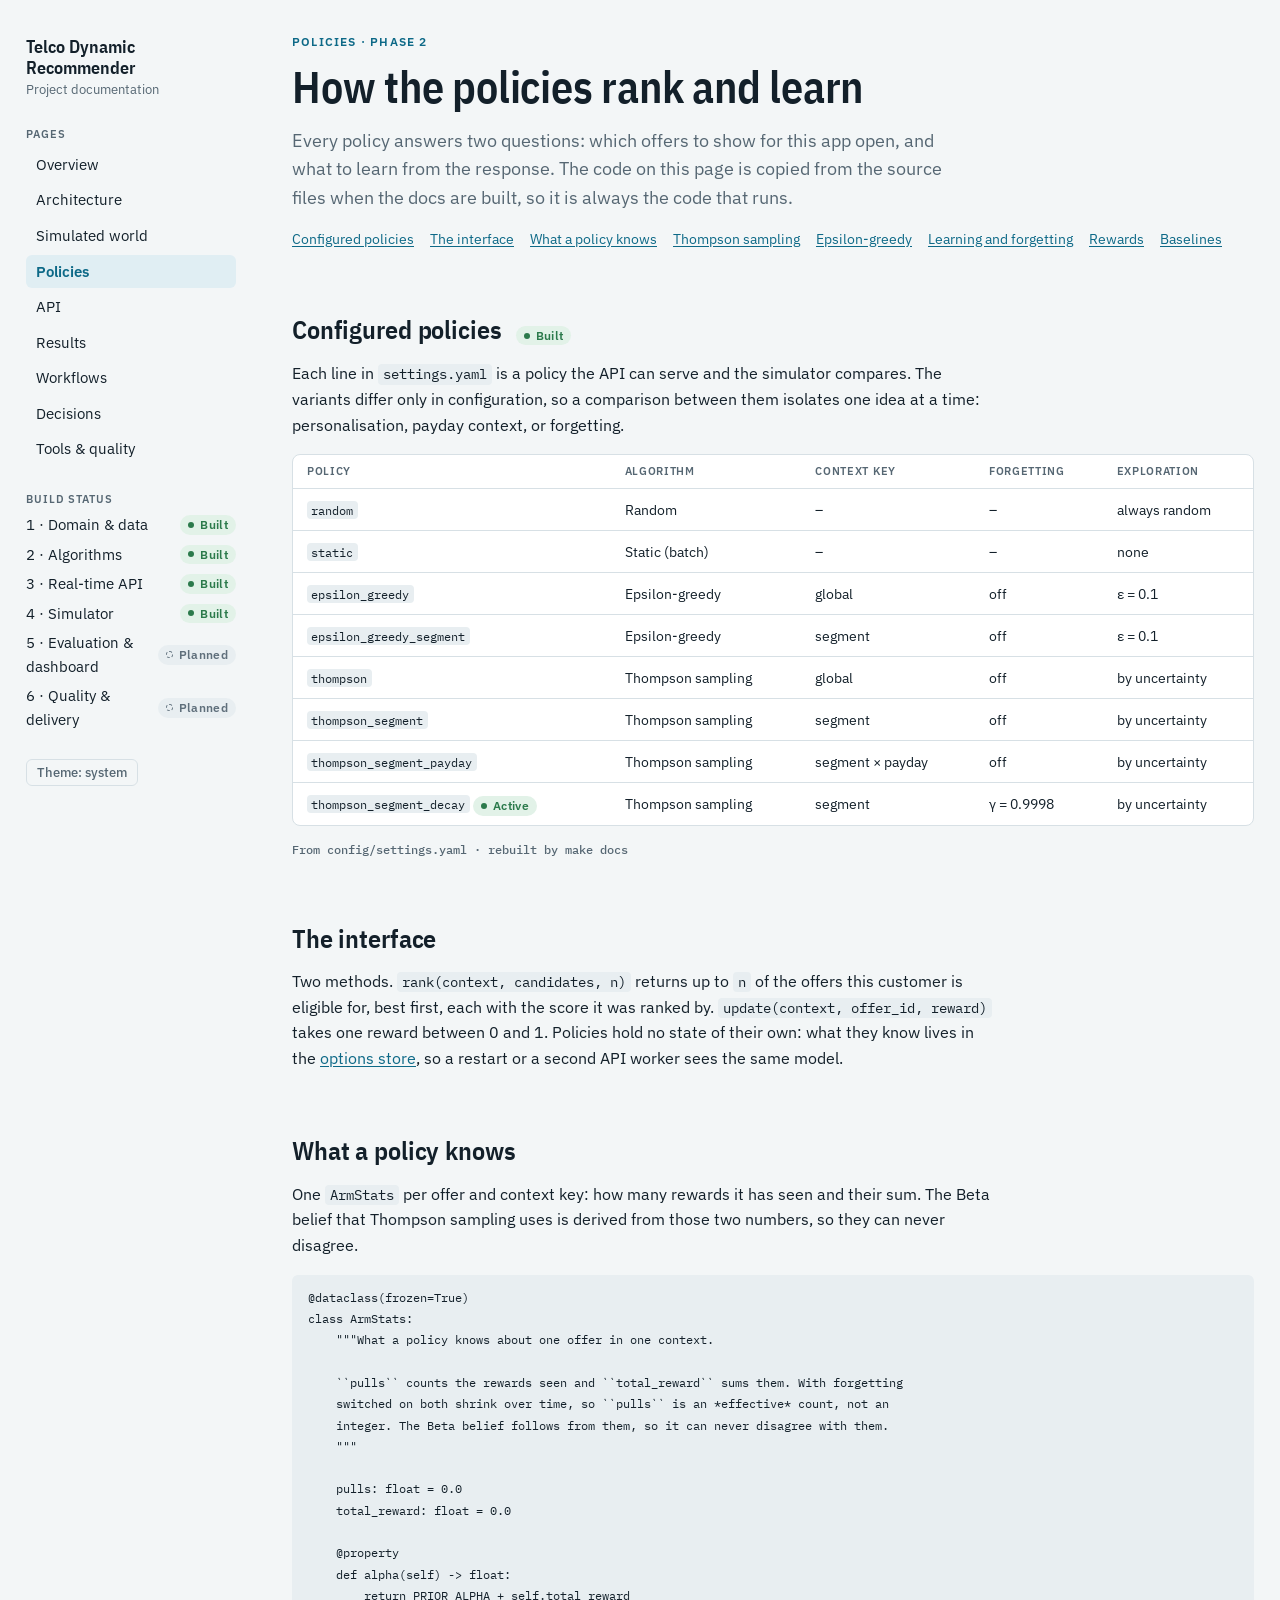
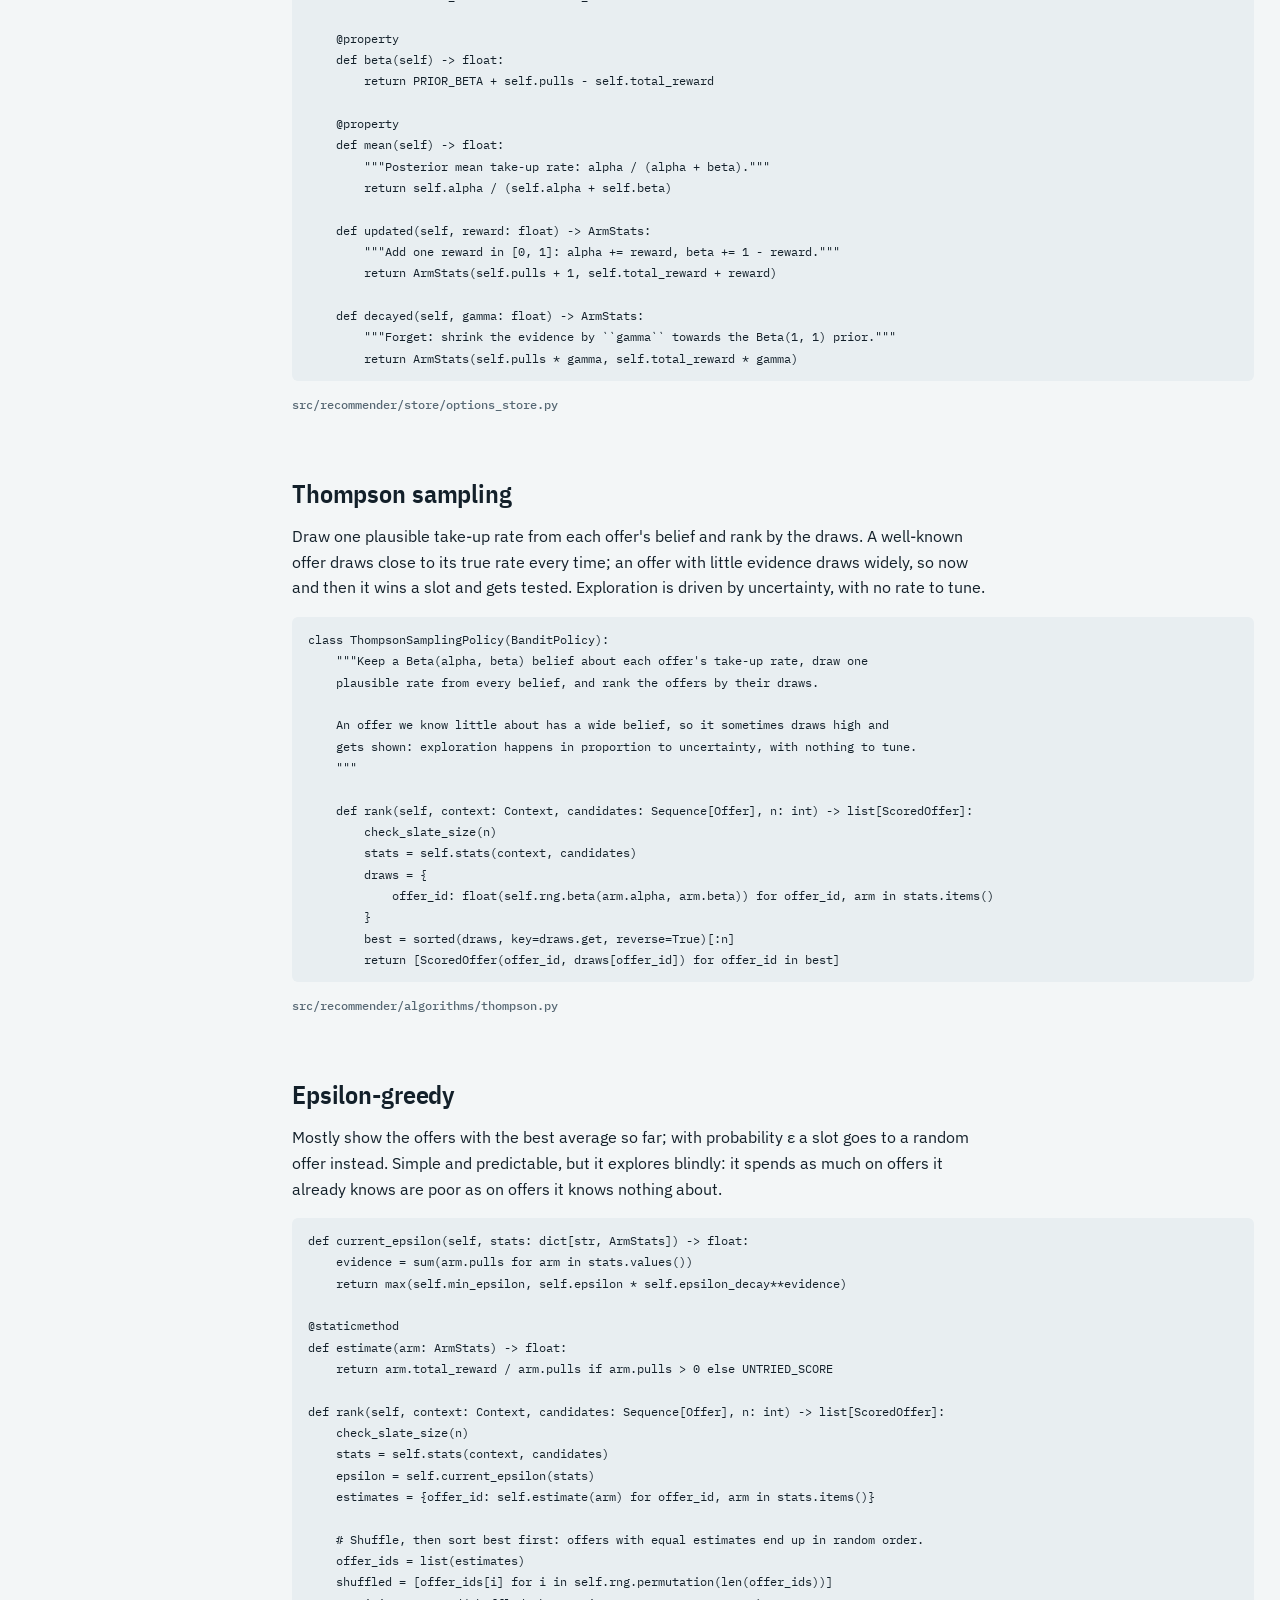
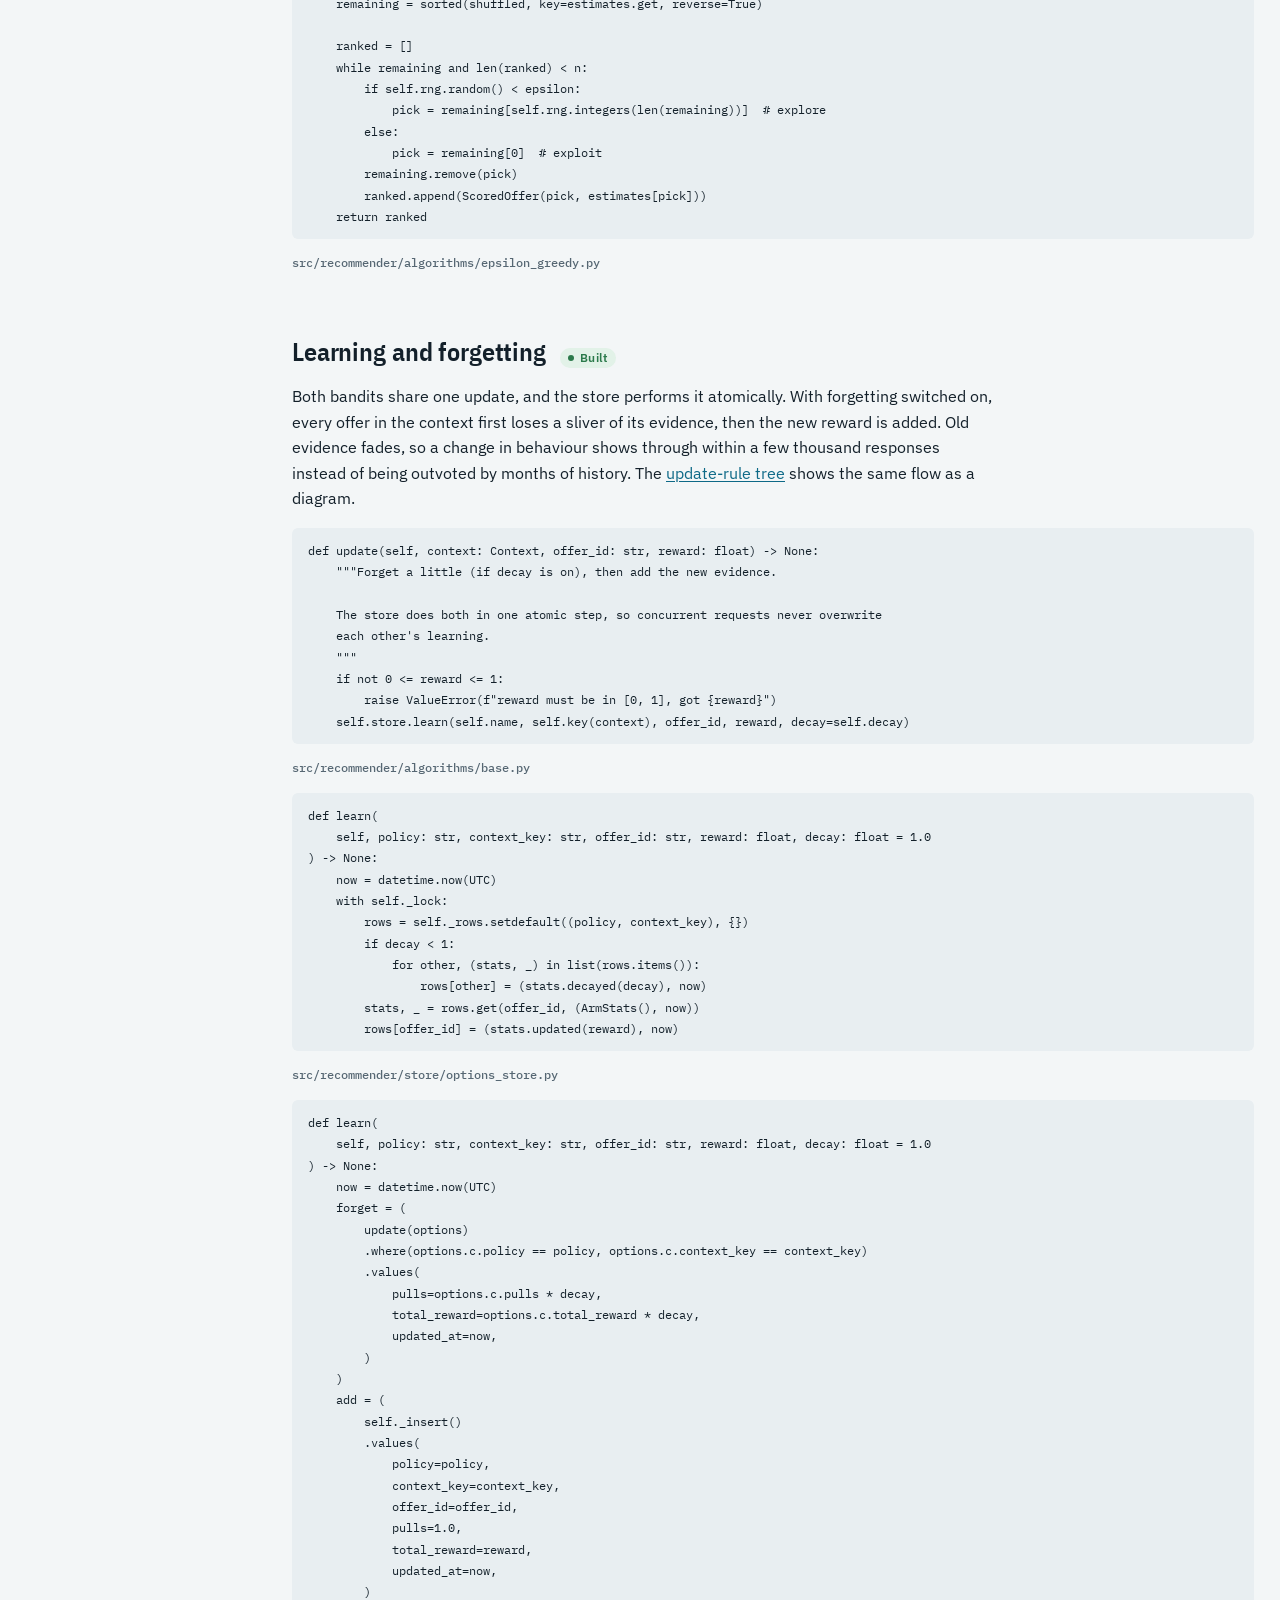
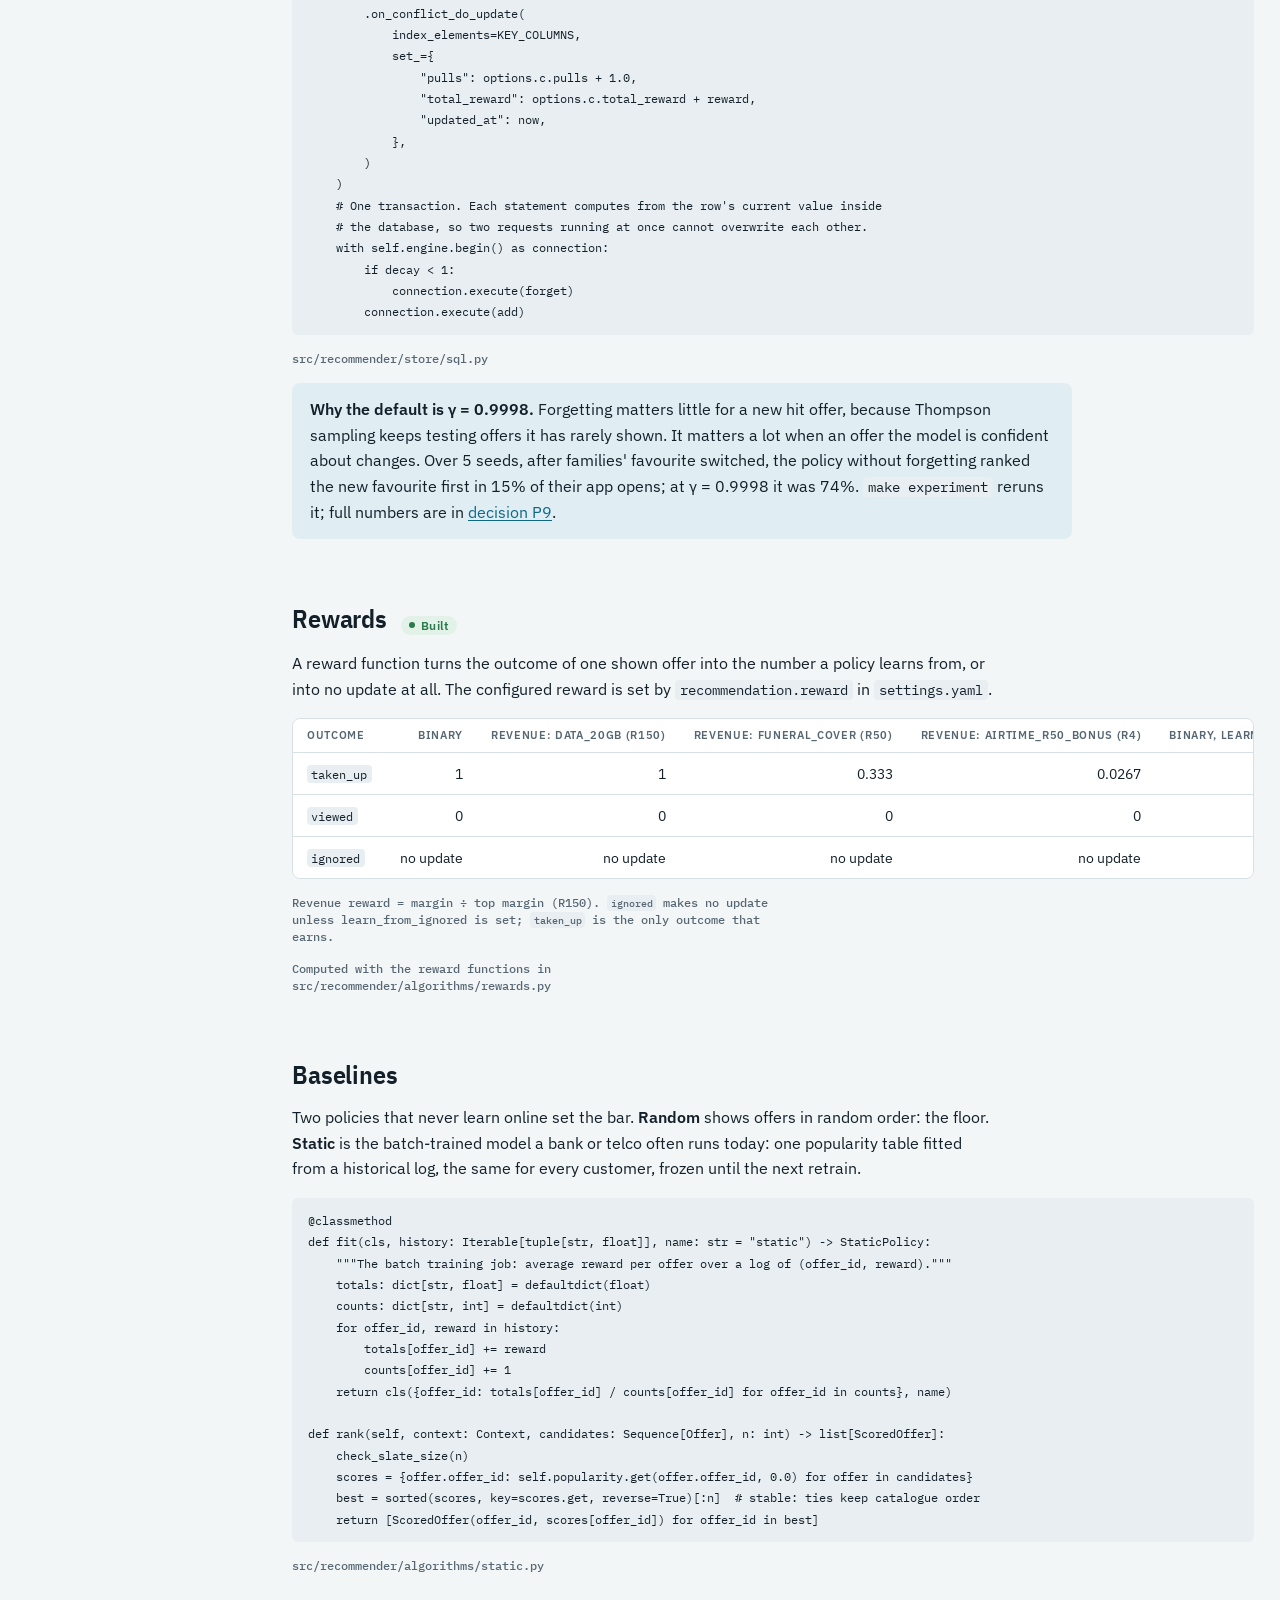
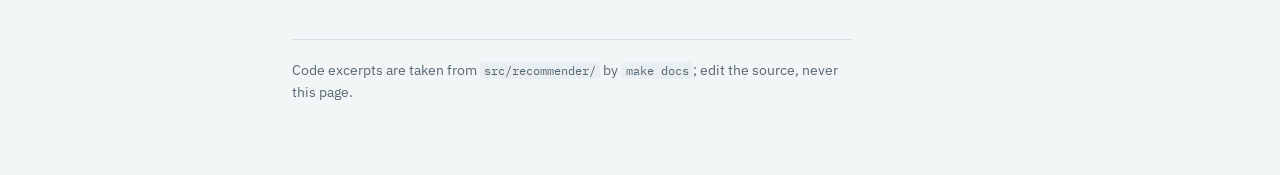
==== docs/algorithms.html @ e1b59d3e "docs: Results page and Phase 4 decisions Results page generated from docs/data/comparison.json: find" ====
<!doctype html>
<html lang="en">
<head>
<meta charset="utf-8">
<meta name="viewport" content="width=device-width, initial-scale=1, viewport-fit=cover">
<title>Recommender Policies</title>
<meta name="claude:viewport-fit-sides" content="cover">
<meta name="description" content="How each bandit policy ranks offers and learns from responses, with the code itself.">
<link rel="preconnect" href="https://fonts.googleapis.com">
<link rel="preconnect" href="https://fonts.gstatic.com" crossorigin>
<link rel="stylesheet" href="https://fonts.googleapis.com/css2?family=IBM+Plex+Mono:wght@400;500&amp;family=IBM+Plex+Sans+Condensed:wght@500;600&amp;family=IBM+Plex+Sans:ital,wght@0,400;0,500;0,600;1,400&amp;display=swap">
<link rel="stylesheet" href="assets/docs.css">
<script src="assets/docs.js"></script>
</head>
<body>
<div class="shell">
<nav class="sidenav" aria-label="Documentation">
<!-- BEGIN generated:sidenav -->
<a class="brand" href="index.html"><b>Telco Dynamic Recommender</b><span>Project documentation</span></a>
<div><p class="nav-label">Pages</p>
<ul class="pages">
<li><a href="index.html">Overview</a></li>
<li><a href="architecture.html">Architecture</a></li>
<li><a href="simulation.html">Simulated world</a></li>
<li><a href="algorithms.html" aria-current=page>Policies</a></li>
<li><a href="api.html">API</a></li>
<li><a href="results.html">Results</a></li>
<li><a href="workflows.html">Workflows</a></li>
<li><a href="decisions.html">Decisions</a></li>
<li><a href="stack.html">Tools &amp; quality</a></li>
</ul></div>
<div class="phase-block"><p class="nav-label">Build status</p>
<ul class="phases">
<li><span>1 · Domain &amp; data</span><span class="chip built">Built</span></li>
<li><span>2 · Algorithms</span><span class="chip built">Built</span></li>
<li><span>3 · Real-time API</span><span class="chip built">Built</span></li>
<li><span>4 · Simulator</span><span class="chip built">Built</span></li>
<li><span>5 · Evaluation &amp; dashboard</span><span class="chip planned">Planned</span></li>
<li><span>6 · Quality &amp; delivery</span><span class="chip planned">Planned</span></li>
</ul></div>
<button class="theme-toggle" type="button">Theme: system</button>
<!-- END generated:sidenav -->
</nav>

<main>
<header class="page-head">
  <p class="eyebrow">Policies · Phase 2</p>
  <h1>How the policies rank and learn</h1>
  <p class="lede">Every policy answers two questions: which offers to show for this app open, and what to learn from the response. The code on this page is copied from the source files when the docs are built, so it is always the code that runs.</p>
  <ul class="toc">
    <li><a href="#configured">Configured policies</a></li>
    <li><a href="#interface">The interface</a></li>
    <li><a href="#state">What a policy knows</a></li>
    <li><a href="#thompson">Thompson sampling</a></li>
    <li><a href="#egreedy">Epsilon-greedy</a></li>
    <li><a href="#learning">Learning and forgetting</a></li>
    <li><a href="#rewards">Rewards</a></li>
    <li><a href="#baselines">Baselines</a></li>
  </ul>
</header>

<section aria-labelledby="configured">
  <div class="section-head"><h2 id="configured">Configured policies</h2><span class="chip built">Built</span></div>
  <p>Each line in <code>settings.yaml</code> is a policy the API can serve and the simulator compares. The variants differ only in configuration, so a comparison between them isolates one idea at a time: personalisation, payday context, or forgetting.</p>
<!-- BEGIN generated:policies -->
<div class="table-wrap"><table>
<thead><tr><th scope="col">Policy</th><th scope="col">Algorithm</th><th scope="col">Context key</th><th scope="col">Forgetting</th><th scope="col">Exploration</th></tr></thead>
<tbody>
<tr><td><code>random</code></td><td>Random</td><td>–</td><td>–</td><td>always random</td></tr>
<tr><td><code>static</code></td><td>Static (batch)</td><td>–</td><td>–</td><td>none</td></tr>
<tr><td><code>epsilon_greedy</code></td><td>Epsilon-greedy</td><td>global</td><td>off</td><td>ε = 0.1</td></tr>
<tr><td><code>epsilon_greedy_segment</code></td><td>Epsilon-greedy</td><td>segment</td><td>off</td><td>ε = 0.1</td></tr>
<tr><td><code>thompson</code></td><td>Thompson sampling</td><td>global</td><td>off</td><td>by uncertainty</td></tr>
<tr><td><code>thompson_segment</code></td><td>Thompson sampling</td><td>segment</td><td>off</td><td>by uncertainty</td></tr>
<tr><td><code>thompson_segment_payday</code></td><td>Thompson sampling</td><td>segment × payday</td><td>off</td><td>by uncertainty</td></tr>
<tr><td><code>thompson_segment_decay</code> <span class="chip built">Active</span></td><td>Thompson sampling</td><td>segment</td><td>γ = 0.9998</td><td>by uncertainty</td></tr>
</tbody></table></div>
<!-- END generated:policies -->
  <p class="source">From config/settings.yaml · rebuilt by make docs</p>
</section>

<section aria-labelledby="interface">
  <h2 id="interface">The interface</h2>
  <p>Two methods. <code>rank(context, candidates, n)</code> returns up to <code>n</code> of the offers this customer is eligible for, best first, each with the score it was ranked by. <code>update(context, offer_id, reward)</code> takes one reward between 0 and 1. Policies hold no state of their own: what they know lives in the <a href="architecture.html#storage">options store</a>, so a restart or a second API worker sees the same model.</p>
</section>

<section aria-labelledby="state">
  <h2 id="state">What a policy knows</h2>
  <p>One <code>ArmStats</code> per offer and context key: how many rewards it has seen and their sum. The Beta belief that Thompson sampling uses is derived from those two numbers, so they can never disagree.</p>
<!-- BEGIN generated:code-armstats -->
<pre><code>@dataclass(frozen=True)
class ArmStats:
    &quot;&quot;&quot;What a policy knows about one offer in one context.

    ``pulls`` counts the rewards seen and ``total_reward`` sums them. With forgetting
    switched on both shrink over time, so ``pulls`` is an *effective* count, not an
    integer. The Beta belief follows from them, so it can never disagree with them.
    &quot;&quot;&quot;

    pulls: float = 0.0
    total_reward: float = 0.0

    @property
    def alpha(self) -&gt; float:
        return PRIOR_ALPHA + self.total_reward

    @property
    def beta(self) -&gt; float:
        return PRIOR_BETA + self.pulls - self.total_reward

    @property
    def mean(self) -&gt; float:
        &quot;&quot;&quot;Posterior mean take-up rate: alpha / (alpha + beta).&quot;&quot;&quot;
        return self.alpha / (self.alpha + self.beta)

    def updated(self, reward: float) -&gt; ArmStats:
        &quot;&quot;&quot;Add one reward in [0, 1]: alpha += reward, beta += 1 - reward.&quot;&quot;&quot;
        return ArmStats(self.pulls + 1, self.total_reward + reward)

    def decayed(self, gamma: float) -&gt; ArmStats:
        &quot;&quot;&quot;Forget: shrink the evidence by ``gamma`` towards the Beta(1, 1) prior.&quot;&quot;&quot;
        return ArmStats(self.pulls * gamma, self.total_reward * gamma)</code></pre>
<p class="source">src/recommender/store/options_store.py</p>
<!-- END generated:code-armstats -->
</section>

<section aria-labelledby="thompson">
  <h2 id="thompson">Thompson sampling</h2>
  <p>Draw one plausible take-up rate from each offer's belief and rank by the draws. A well-known offer draws close to its true rate every time; an offer with little evidence draws widely, so now and then it wins a slot and gets tested. Exploration is driven by uncertainty, with no rate to tune.</p>
<!-- BEGIN generated:code-thompson -->
<pre><code>class ThompsonSamplingPolicy(BanditPolicy):
    &quot;&quot;&quot;Keep a Beta(alpha, beta) belief about each offer&#x27;s take-up rate, draw one
    plausible rate from every belief, and rank the offers by their draws.

    An offer we know little about has a wide belief, so it sometimes draws high and
    gets shown: exploration happens in proportion to uncertainty, with nothing to tune.
    &quot;&quot;&quot;

    def rank(self, context: Context, candidates: Sequence[Offer], n: int) -&gt; list[ScoredOffer]:
        check_slate_size(n)
        stats = self.stats(context, candidates)
        draws = {
            offer_id: float(self.rng.beta(arm.alpha, arm.beta)) for offer_id, arm in stats.items()
        }
        best = sorted(draws, key=draws.get, reverse=True)[:n]
        return [ScoredOffer(offer_id, draws[offer_id]) for offer_id in best]</code></pre>
<p class="source">src/recommender/algorithms/thompson.py</p>
<!-- END generated:code-thompson -->
</section>

<section aria-labelledby="egreedy">
  <h2 id="egreedy">Epsilon-greedy</h2>
  <p>Mostly show the offers with the best average so far; with probability ε a slot goes to a random offer instead. Simple and predictable, but it explores blindly: it spends as much on offers it already knows are poor as on offers it knows nothing about.</p>
<!-- BEGIN generated:code-egreedy -->
<pre><code>def current_epsilon(self, stats: dict[str, ArmStats]) -&gt; float:
    evidence = sum(arm.pulls for arm in stats.values())
    return max(self.min_epsilon, self.epsilon * self.epsilon_decay**evidence)

@staticmethod
def estimate(arm: ArmStats) -&gt; float:
    return arm.total_reward / arm.pulls if arm.pulls &gt; 0 else UNTRIED_SCORE

def rank(self, context: Context, candidates: Sequence[Offer], n: int) -&gt; list[ScoredOffer]:
    check_slate_size(n)
    stats = self.stats(context, candidates)
    epsilon = self.current_epsilon(stats)
    estimates = {offer_id: self.estimate(arm) for offer_id, arm in stats.items()}

    # Shuffle, then sort best first: offers with equal estimates end up in random order.
    offer_ids = list(estimates)
    shuffled = [offer_ids[i] for i in self.rng.permutation(len(offer_ids))]
    remaining = sorted(shuffled, key=estimates.get, reverse=True)

    ranked = []
    while remaining and len(ranked) &lt; n:
        if self.rng.random() &lt; epsilon:
            pick = remaining[self.rng.integers(len(remaining))]  # explore
        else:
            pick = remaining[0]  # exploit
        remaining.remove(pick)
        ranked.append(ScoredOffer(pick, estimates[pick]))
    return ranked</code></pre>
<p class="source">src/recommender/algorithms/epsilon_greedy.py</p>
<!-- END generated:code-egreedy -->
</section>

<section aria-labelledby="learning">
  <div class="section-head"><h2 id="learning">Learning and forgetting</h2><span class="chip built">Built</span></div>
  <p>Both bandits share one update, and the store performs it atomically. With forgetting switched on, every offer in the context first loses a sliver of its evidence, then the new reward is added. Old evidence fades, so a change in behaviour shows through within a few thousand responses instead of being outvoted by months of history. The <a href="decisions.html#learning">update-rule tree</a> shows the same flow as a diagram.</p>
<!-- BEGIN generated:code-update -->
<pre><code>def update(self, context: Context, offer_id: str, reward: float) -&gt; None:
    &quot;&quot;&quot;Forget a little (if decay is on), then add the new evidence.

    The store does both in one atomic step, so concurrent requests never overwrite
    each other&#x27;s learning.
    &quot;&quot;&quot;
    if not 0 &lt;= reward &lt;= 1:
        raise ValueError(f&quot;reward must be in [0, 1], got {reward}&quot;)
    self.store.learn(self.name, self.key(context), offer_id, reward, decay=self.decay)</code></pre>
<p class="source">src/recommender/algorithms/base.py</p>
<pre><code>def learn(
    self, policy: str, context_key: str, offer_id: str, reward: float, decay: float = 1.0
) -&gt; None:
    now = datetime.now(UTC)
    with self._lock:
        rows = self._rows.setdefault((policy, context_key), {})
        if decay &lt; 1:
            for other, (stats, _) in list(rows.items()):
                rows[other] = (stats.decayed(decay), now)
        stats, _ = rows.get(offer_id, (ArmStats(), now))
        rows[offer_id] = (stats.updated(reward), now)</code></pre>
<p class="source">src/recommender/store/options_store.py</p>
<pre><code>def learn(
    self, policy: str, context_key: str, offer_id: str, reward: float, decay: float = 1.0
) -&gt; None:
    now = datetime.now(UTC)
    forget = (
        update(options)
        .where(options.c.policy == policy, options.c.context_key == context_key)
        .values(
            pulls=options.c.pulls * decay,
            total_reward=options.c.total_reward * decay,
            updated_at=now,
        )
    )
    add = (
        self._insert()
        .values(
            policy=policy,
            context_key=context_key,
            offer_id=offer_id,
            pulls=1.0,
            total_reward=reward,
            updated_at=now,
        )
        .on_conflict_do_update(
            index_elements=KEY_COLUMNS,
            set_={
                &quot;pulls&quot;: options.c.pulls + 1.0,
                &quot;total_reward&quot;: options.c.total_reward + reward,
                &quot;updated_at&quot;: now,
            },
        )
    )
    # One transaction. Each statement computes from the row&#x27;s current value inside
    # the database, so two requests running at once cannot overwrite each other.
    with self.engine.begin() as connection:
        if decay &lt; 1:
            connection.execute(forget)
        connection.execute(add)</code></pre>
<p class="source">src/recommender/store/sql.py</p>
<!-- END generated:code-update -->
  <div class="note">
    <p><strong>Why the default is γ = 0.9998.</strong> Forgetting matters little for a new hit offer, because Thompson sampling keeps testing offers it has rarely shown. It matters a lot when an offer the model is confident about changes. Over 5 seeds, after families' favourite switched, the policy without forgetting ranked the new favourite first in 15% of their app opens; at γ = 0.9998 it was 74%. <code>make experiment</code> reruns it; full numbers are in <a href="decisions.html#log-phase-2-algorithms">decision P9</a>.</p>
  </div>
</section>

<section aria-labelledby="rewards">
  <div class="section-head"><h2 id="rewards">Rewards</h2><span class="chip built">Built</span></div>
  <p>A reward function turns the outcome of one shown offer into the number a policy learns from, or into no update at all. The configured reward is set by <code>recommendation.reward</code> in <code>settings.yaml</code>.</p>
<!-- BEGIN generated:rewards -->
<div class="table-wrap"><table>
<thead><tr><th scope="col">Outcome</th><th scope="col" class=num>Binary</th><th scope="col" class=num>Revenue: data_20gb (R150)</th><th scope="col" class=num>Revenue: funeral_cover (R50)</th><th scope="col" class=num>Revenue: airtime_r50_bonus (R4)</th><th scope="col" class=num>Binary, learning from ignored</th></tr></thead>
<tbody>
<tr><td><code>taken_up</code></td><td class=num>1</td><td class=num>1</td><td class=num>0.333</td><td class=num>0.0267</td><td class=num>1</td></tr>
<tr><td><code>viewed</code></td><td class=num>0</td><td class=num>0</td><td class=num>0</td><td class=num>0</td><td class=num>0</td></tr>
<tr><td><code>ignored</code></td><td class=num>no update</td><td class=num>no update</td><td class=num>no update</td><td class=num>no update</td><td class=num>0</td></tr>
</tbody></table></div>
<p class="source">Revenue reward = margin ÷ top margin (R150). <code>ignored</code> makes no update unless learn_from_ignored is set; <code>taken_up</code> is the only outcome that earns.</p>
<!-- END generated:rewards -->
  <p class="source">Computed with the reward functions in src/recommender/algorithms/rewards.py</p>
</section>

<section aria-labelledby="baselines">
  <h2 id="baselines">Baselines</h2>
  <p>Two policies that never learn online set the bar. <strong>Random</strong> shows offers in random order: the floor. <strong>Static</strong> is the batch-trained model a bank or telco often runs today: one popularity table fitted from a historical log, the same for every customer, frozen until the next retrain.</p>
<!-- BEGIN generated:code-static -->
<pre><code>@classmethod
def fit(cls, history: Iterable[tuple[str, float]], name: str = &quot;static&quot;) -&gt; StaticPolicy:
    &quot;&quot;&quot;The batch training job: average reward per offer over a log of (offer_id, reward).&quot;&quot;&quot;
    totals: dict[str, float] = defaultdict(float)
    counts: dict[str, int] = defaultdict(int)
    for offer_id, reward in history:
        totals[offer_id] += reward
        counts[offer_id] += 1
    return cls({offer_id: totals[offer_id] / counts[offer_id] for offer_id in counts}, name)

def rank(self, context: Context, candidates: Sequence[Offer], n: int) -&gt; list[ScoredOffer]:
    check_slate_size(n)
    scores = {offer.offer_id: self.popularity.get(offer.offer_id, 0.0) for offer in candidates}
    best = sorted(scores, key=scores.get, reverse=True)[:n]  # stable: ties keep catalogue order
    return [ScoredOffer(offer_id, scores[offer_id]) for offer_id in best]</code></pre>
<p class="source">src/recommender/algorithms/static.py</p>
<!-- END generated:code-static -->
</section>

<p class="foot">Code excerpts are taken from <code>src/recommender/</code> by <code>make docs</code>; edit the source, never this page.</p>
</main>
</div>
</body>
</html>
---- docs/assets/docs.css ----
/* Layout: engineering spec sheet. Sticky page index on the left, one reading
   column on the right; figures and tables may run wider than the prose. */
:root {
  --bg: #f3f6f7;
  --surface: #ffffff;
  --ink: #13202a;
  --muted: #566773;
  --line: #d7e0e5;
  --line-strong: #8fa2ae;
  --accent: #0d6987;
  --accent-soft: #e0eef3;
  --hidden: #a35f08;
  --hidden-soft: #fbf0df;
  --built: #2b7a4b;
  --built-soft: #e2f2e8;
  --planned: #5f6f7b;
  --planned-soft: #e8eef1;
  --proposed: #6d4fa3;
  --proposed-soft: #eee8f7;
  --heat-lo: #eef4fb;
  --heat-hi: #104281;
  --heat-ink-hot: #ffffff;
  --code-bg: #e8eef1;
  --font-display: "IBM Plex Sans Condensed", "Arial Narrow", system-ui, sans-serif;
  --font-body: "IBM Plex Sans", system-ui, -apple-system, "Segoe UI", sans-serif;
  --font-mono: "IBM Plex Mono", ui-monospace, "Cascadia Mono", Consolas, monospace;
  color-scheme: light;
}

@media (prefers-color-scheme: dark) {
  :root:not([data-theme="light"]) {
    --bg: #0e161c;
    --surface: #15212a;
    --ink: #e2e9ed;
    --muted: #9aacb8;
    --line: #26343f;
    --line-strong: #5a6e7c;
    --accent: #5bb6d6;
    --accent-soft: #14303b;
    --hidden: #e3a24c;
    --hidden-soft: #2d2416;
    --built: #5cbf88;
    --built-soft: #15301f;
    --planned: #93a3ae;
    --planned-soft: #1e2a33;
    --proposed: #b49cdc;
    --proposed-soft: #271f38;
    --heat-lo: #172430;
    --heat-hi: #6da7ec;
    --heat-ink-hot: #0b1620;
    --code-bg: #1c2a34;
    color-scheme: dark;
  }
}

:root[data-theme="dark"] {
  --bg: #0e161c;
  --surface: #15212a;
  --ink: #e2e9ed;
  --muted: #9aacb8;
  --line: #26343f;
  --line-strong: #5a6e7c;
  --accent: #5bb6d6;
  --accent-soft: #14303b;
  --hidden: #e3a24c;
  --hidden-soft: #2d2416;
  --built: #5cbf88;
  --built-soft: #15301f;
  --planned: #93a3ae;
  --planned-soft: #1e2a33;
  --proposed: #b49cdc;
  --proposed-soft: #271f38;
  --heat-lo: #172430;
  --heat-hi: #6da7ec;
  --heat-ink-hot: #0b1620;
  --code-bg: #1c2a34;
  color-scheme: dark;
}

/* ---------- base ---------- */
*, *::before, *::after { box-sizing: border-box; }
html { -webkit-text-size-adjust: 100%; }
body {
  margin: 0;
  background: var(--bg);
  color: var(--ink);
  font: 16px/1.6 var(--font-body);
}
p, ul, ol, dl, figure, pre, h1, h2, h3 { margin: 0; }
p, li { max-width: 70ch; }
ul, ol { padding-left: 1.25em; display: grid; gap: 4px; }
a { color: var(--accent); text-underline-offset: 2px; }
a:focus-visible, button:focus-visible, td:focus-visible { outline: 2px solid var(--accent); outline-offset: 2px; }
strong { font-weight: 600; }
h1, h2, h3 {
  font-family: var(--font-display);
  font-weight: 600;
  line-height: 1.15;
  letter-spacing: -0.005em;
  text-wrap: balance;
}
h1 { font-size: clamp(2rem, 1.4rem + 2.4vw, 2.75rem); }
h2 { font-size: 1.65rem; }
h3 { font-size: 1.15rem; }
code, pre, kbd { font-family: var(--font-mono); font-size: 0.86em; }
code { background: var(--code-bg); padding: 0.08em 0.36em; border-radius: 4px; overflow-wrap: anywhere; }
pre {
  background: var(--code-bg);
  padding: 12px 16px;
  border-radius: 6px;
  overflow-x: auto;
  line-height: 1.55;
}
pre code { background: none; padding: 0; overflow-wrap: normal; }
@media (prefers-reduced-motion: reduce) { * { transition: none !important; } }

/* ---------- shell ---------- */
.shell {
  display: grid;
  grid-template-columns: 210px minmax(0, 1fr);
  gap: 56px;
  max-width: 1260px;
  margin: 0 auto;
  padding-left: max(16px, env(safe-area-inset-left, 0px));
  padding-right: max(16px, env(safe-area-inset-right, 0px));
  padding-block: 36px 72px;
}
.sidenav {
  position: sticky;
  top: calc(env(safe-area-inset-top, 0px) + 28px);
  align-self: start;
  display: grid;
  gap: 28px;
  font-size: 0.92rem;
}
.brand { display: grid; gap: 2px; text-decoration: none; color: var(--ink); }
.brand b { font: 600 1.1rem/1.2 var(--font-display); }
.brand span { color: var(--muted); font-size: 0.8rem; }
.nav-label {
  font: 600 0.7rem/1 var(--font-body);
  letter-spacing: 0.08em;
  text-transform: uppercase;
  color: var(--muted);
  margin-bottom: 8px;
}
.pages { list-style: none; padding: 0; display: grid; gap: 2px; }
.pages a {
  display: block;
  padding: 5px 10px;
  border-radius: 6px;
  color: var(--ink);
  text-decoration: none;
}
.pages a:hover { background: var(--accent-soft); }
.pages a[aria-current="page"] { background: var(--accent-soft); color: var(--accent); font-weight: 600; }
.phases { list-style: none; padding: 0; display: grid; gap: 6px; }
.phases li { display: flex; justify-content: space-between; gap: 8px; align-items: center; }
.theme-toggle {
  justify-self: start;
  font: 500 0.8rem var(--font-body);
  color: var(--muted);
  background: none;
  border: 1px solid var(--line);
  border-radius: 6px;
  padding: 4px 10px;
  cursor: pointer;
}
.theme-toggle:hover { color: var(--ink); border-color: var(--line-strong); }

@media (max-width: 900px) {
  .shell { grid-template-columns: minmax(0, 1fr); gap: 32px; padding-block: 24px 56px; }
  .sidenav { position: static; gap: 16px; border-bottom: 1px solid var(--line); padding-bottom: 16px; }
  .pages { display: flex; flex-wrap: wrap; gap: 4px; }
  .sidenav .phase-block { display: none; }
}

main { min-width: 0; display: grid; gap: 64px; }
main > section, .page-head { display: grid; gap: 16px; min-width: 0; }
section section { display: grid; gap: 12px; min-width: 0; }
.page-head { gap: 14px; }
.eyebrow {
  font: 600 0.75rem/1 var(--font-body);
  letter-spacing: 0.1em;
  text-transform: uppercase;
  color: var(--accent);
}
.lede { font-size: 1.12rem; color: var(--muted); max-width: 62ch; }
.toc { display: flex; flex-wrap: wrap; gap: 6px 16px; font-size: 0.9rem; padding: 0; list-style: none; }
.section-head { display: flex; flex-wrap: wrap; align-items: baseline; gap: 8px 14px; }
.foot { color: var(--muted); font-size: 0.85rem; border-top: 1px solid var(--line); padding-top: 20px; }

/* ---------- chips and notes ---------- */
.chip {
  display: inline-flex;
  align-items: center;
  gap: 6px;
  font: 600 0.72rem/1 var(--font-body);
  letter-spacing: 0.03em;
  padding: 4px 8px;
  border-radius: 999px;
  white-space: nowrap;
}
.chip::before { content: ""; width: 6px; height: 6px; border-radius: 50%; background: currentColor; }
.chip.built { color: var(--built); background: var(--built-soft); }
.chip.planned { color: var(--planned); background: var(--planned-soft); }
.chip.planned::before { background: none; border: 1.5px dashed currentColor; width: 7px; height: 7px; }
.chip.proposed { color: var(--proposed); background: var(--proposed-soft); }
.chip.hidden { color: var(--hidden); background: var(--hidden-soft); }
.note { background: var(--accent-soft); border-radius: 8px; padding: 14px 18px; display: grid; gap: 6px; max-width: 78ch; }
.note.warn { background: var(--hidden-soft); }
.note p { max-width: none; }
.source { font: 500 0.75rem/1.4 var(--font-mono); color: var(--muted); }

/* ---------- facts strip ---------- */
.facts {
  display: grid;
  grid-template-columns: repeat(auto-fit, minmax(130px, 1fr));
  gap: 1px;
  background: var(--line);
  border: 1px solid var(--line);
  border-radius: 8px;
  overflow: hidden;
}
.facts div { background: var(--surface); padding: 14px 16px; display: grid; gap: 2px; }
.facts dt { color: var(--muted); font-size: 0.8rem; }
.facts dd { margin: 0; font: 600 1.5rem/1.1 var(--font-display); font-variant-numeric: tabular-nums; }

/* ---------- cards (phase list, page guide) ---------- */
.grid-2 { display: grid; grid-template-columns: repeat(auto-fit, minmax(260px, 1fr)); gap: 12px; }
.card {
  background: var(--surface);
  border: 1px solid var(--line);
  border-radius: 8px;
  padding: 16px 18px;
  display: grid;
  gap: 6px;
  align-content: start;
  min-width: 0;
}
.card h3 a { color: inherit; text-decoration: none; }
.card h3 a:hover { color: var(--accent); }
.card p { color: var(--muted); font-size: 0.92rem; }
.phase-list { list-style: none; padding: 0; display: grid; gap: 0; border: 1px solid var(--line); border-radius: 8px; background: var(--surface); }
.phase-list li {
  display: grid;
  grid-template-columns: 76px minmax(0, 1fr) auto;
  gap: 4px 16px;
  padding: 14px 18px;
  border-bottom: 1px solid var(--line);
  max-width: none;
  align-items: baseline;
}
.phase-list li:last-child { border-bottom: 0; }
.phase-list .n { font: 600 0.8rem var(--font-mono); color: var(--muted); }
.phase-list b { font-weight: 600; }
.phase-list p { color: var(--muted); font-size: 0.92rem; grid-column: 2; }
.phase-list .chip { grid-column: 3; grid-row: 1; }
@media (max-width: 560px) {
  .phase-list li { grid-template-columns: minmax(0, 1fr) auto; }
  .phase-list .n { grid-column: 1 / -1; }
  .phase-list p { grid-column: 1 / -1; }
  .phase-list .chip { grid-column: 2; grid-row: 2; }
}

/* ---------- tables ---------- */
.table-wrap {
  overflow-x: auto;
  border: 1px solid var(--line);
  border-radius: 8px;
  background: var(--surface);
}
table { border-collapse: collapse; width: 100%; font-size: 0.9rem; }
th, td { padding: 9px 14px; border-bottom: 1px solid var(--line); text-align: left; vertical-align: top; }
tr:last-child td { border-bottom: 0; }
th {
  font: 600 0.7rem/1.3 var(--font-body);
  letter-spacing: 0.06em;
  text-transform: uppercase;
  color: var(--muted);
  white-space: nowrap;
}
td.num, th.num { text-align: right; font-variant-numeric: tabular-nums; white-space: nowrap; }
td.id { font-family: var(--font-mono); font-size: 0.82rem; white-space: nowrap; }
td.why { color: var(--muted); }
caption { caption-side: bottom; text-align: left; padding: 10px 14px; color: var(--muted); font-size: 0.82rem; }
.decision-log td:first-child { font: 600 0.82rem var(--font-mono); white-space: nowrap; }
.decision-log td:nth-child(2) { min-width: 300px; }
.decision-log td:nth-child(3) { min-width: 240px; }

/* ---------- heatmap ---------- */
.heat { border-collapse: separate; border-spacing: 2px; font-size: 0.82rem; }
.heat th, .heat td { border: 0; padding: 7px 8px; }
.heat thead th { text-transform: none; letter-spacing: 0; font: 600 0.78rem var(--font-body); color: var(--ink); text-align: center; white-space: normal; min-width: 92px; }
.heat tbody th { font: 500 0.8rem var(--font-mono); color: var(--ink); text-transform: none; letter-spacing: 0; white-space: nowrap; }
.heat td.cell {
  background: color-mix(in oklab, var(--heat-hi) calc(var(--v) * 100%), var(--heat-lo));
  text-align: center;
  font-variant-numeric: tabular-nums;
  border-radius: 3px;
  cursor: default;
}
.heat td.cell.hot { color: var(--heat-ink-hot); }
.heat td.cell.best { font-weight: 700; box-shadow: inset 0 0 0 2px var(--ink); }
.heat td.cell:hover { box-shadow: inset 0 0 0 2px var(--accent); }
.heat td.na {
  color: var(--muted);
  text-align: center;
  border-radius: 3px;
  background: repeating-linear-gradient(135deg, transparent 0 5px, var(--line) 5px 6px);
}
.heat-legend { display: flex; flex-wrap: wrap; align-items: center; gap: 10px 24px; font-size: 0.8rem; color: var(--muted); padding: 10px 14px 12px; }
.ramp { display: grid; gap: 4px; min-width: 180px; }
.ramp-bar { height: 10px; border-radius: 3px; background: linear-gradient(90deg, var(--heat-lo), var(--heat-hi)); }
.ramp-ticks { position: relative; height: 14px; font-variant-numeric: tabular-nums; }
.ramp-ticks span { position: absolute; transform: translateX(-50%); }
.ramp-ticks span:first-child { transform: none; }
.swatch { display: inline-block; width: 18px; height: 14px; border-radius: 3px; vertical-align: -2px; margin-right: 6px; }
.swatch.na { background: repeating-linear-gradient(135deg, transparent 0 5px, var(--line-strong) 5px 6px); border: 1px solid var(--line); }
.swatch.best { box-shadow: inset 0 0 0 2px var(--ink); background: var(--heat-lo); }

/* ---------- figures and diagrams ---------- */
.fig {
  background: var(--surface);
  border: 1px solid var(--line);
  border-radius: 8px;
  display: grid;
  min-width: 0;
}
.fig-scroll { overflow-x: auto; padding: 16px; }
.fig figcaption { border-top: 1px solid var(--line); padding: 10px 16px 12px; color: var(--muted); font-size: 0.85rem; display: grid; gap: 8px; }
.legend { display: flex; flex-wrap: wrap; gap: 6px 18px; font-size: 0.8rem; color: var(--muted); }
.legend span { display: inline-flex; align-items: center; gap: 6px; }
.legend i { display: inline-block; width: 26px; height: 0; border-top: 2px solid var(--line-strong); }
.legend i.dash { border-top-style: dashed; }
.legend i.zone { height: 12px; border: 1.5px dashed var(--hidden); background: var(--hidden-soft); border-radius: 3px; width: 22px; }
.legend i.blocked { border-top: 2px dashed var(--hidden); }

svg.dg { display: block; width: 100%; height: auto; margin: 0 auto; font-family: var(--font-body); }
.dg text { fill: var(--ink); font-size: 12px; }
.dg .t { font-weight: 600; font-size: 13px; }
.dg .s { fill: var(--muted); font-size: 11px; }
.dg .m { font-family: var(--font-mono); font-size: 11px; }
.dg .lbl { fill: var(--muted); font-size: 11px; }
.dg .box { fill: var(--surface); stroke: var(--line-strong); stroke-width: 1.25; }
.dg .box.built { stroke: var(--ink); stroke-width: 1.5; }
.dg .box.planned { fill: var(--bg); stroke-dasharray: 5 4; }
.dg .box.store { fill: var(--accent-soft); }
.dg .box.secret { fill: var(--hidden-soft); stroke: var(--hidden); }
.dg .box.term { fill: var(--bg); }
.dg .box.term.good { fill: var(--built-soft); stroke: var(--built); }
.dg .diamond { fill: var(--surface); stroke: var(--accent); stroke-width: 1.5; }
.dg .zone { fill: var(--hidden-soft); fill-opacity: 0.55; stroke: var(--hidden); stroke-width: 1.5; stroke-dasharray: 7 5; }
.dg .zone-label { fill: var(--hidden); font-weight: 600; font-size: 11px; letter-spacing: 0.06em; }
.dg .edge { fill: none; stroke: var(--line-strong); stroke-width: 1.5; }
.dg .edge.planned { stroke-dasharray: 5 4; }
.dg .edge.strong { stroke: var(--ink); }
.dg .edge.blocked { stroke: var(--hidden); stroke-dasharray: 5 4; }
.dg .ah { fill: var(--line-strong); }
.dg .ah.strong { fill: var(--ink); }
.dg .ah.blocked { fill: var(--hidden); }
.dg .cross { stroke: var(--hidden); stroke-width: 3; stroke-linecap: round; }
.dg .lifeline { stroke: var(--line); stroke-width: 1.5; stroke-dasharray: 3 4; }
.dg .act { fill: var(--accent-soft); stroke: var(--accent); stroke-width: 1; }
.dg .yes { fill: var(--built); font-weight: 600; font-size: 11px; }
.dg .no { fill: var(--muted); font-weight: 600; font-size: 11px; }
.dg .accent { fill: var(--accent); }
.dg .hidden-text { fill: var(--hidden); }

/* ---------- page guide, favourites, tests ---------- */
.visually-hidden {
  position: absolute;
  width: 1px;
  height: 1px;
  overflow: hidden;
  clip: rect(0 0 0 0);
  white-space: nowrap;
}
.guide { list-style: none; padding: 0; gap: 0; border: 1px solid var(--line); border-radius: 8px; background: var(--surface); }
.guide li {
  display: grid;
  grid-template-columns: 180px minmax(0, 1fr);
  gap: 4px 20px;
  padding: 14px 18px;
  border-bottom: 1px solid var(--line);
  max-width: none;
}
.guide li:last-child { border-bottom: 0; }
.guide a { font-weight: 600; }
.guide p { color: var(--muted); font-size: 0.92rem; }
@media (max-width: 560px) { .guide li { grid-template-columns: minmax(0, 1fr); } }
.favourites td { white-space: nowrap; }
.favourites small { color: var(--muted); font-size: 0.78rem; font-variant-numeric: tabular-nums; }
.favourites .changed code { color: var(--accent); background: var(--accent-soft); font-weight: 600; }
.tests th[scope="rowgroup"] {
  text-transform: none;
  letter-spacing: 0;
  font: 500 0.85rem var(--font-body);
  color: var(--ink);
  background: var(--bg);
  white-space: normal;
}
.dg .mono { font-family: var(--font-mono); }
.dg .box.pick { fill: var(--accent-soft); stroke: var(--accent); stroke-width: 2; }
/* identifiers in tables stay whole; the table scrolls instead of breaking them */
.table-wrap code { white-space: nowrap; overflow-wrap: normal; }
td.id.list { white-space: normal; }
.favourites th, .favourites td { padding: 9px 10px; }
.favourites td { line-height: 1.5; }
/* grid tracks must not grow to fit wide code or tables; those scroll in place */
main, main > section, section section, .page-head { grid-template-columns: minmax(0, 1fr); }
.dg .frame { fill: none; stroke: var(--line-strong); stroke-width: 1.25; stroke-dasharray: 2 4; }

/* ---------- results chart (categorical slots 1-5, fixed order) ---------- */
:root { --series-1: #2a78d6; --series-2: #eb6834; --series-3: #1baf7a; --series-4: #eda100; --series-5: #e87ba4; }
@media (prefers-color-scheme: dark) { :root:not([data-theme="light"]) { --series-1: #3987e5; --series-2: #d95926; --series-3: #199e70; --series-4: #c98500; --series-5: #d55181; } }
:root[data-theme="dark"] { --series-1: #3987e5; --series-2: #d95926; --series-3: #199e70; --series-4: #c98500; --series-5: #d55181; }
.chart .grid { stroke: var(--line); stroke-width: 1; }
.chart .axis-label { fill: var(--muted); font-size: 11px; font-variant-numeric: tabular-nums; }
.chart .series { fill: none; stroke-width: 2; stroke-linejoin: round; stroke-linecap: round; }
.chart .series:hover { stroke-width: 3.5; }
.chart .end-dot { stroke: var(--surface); stroke-width: 2; }
.chart .end-label { font-size: 12px; font-weight: 600; fill: var(--ink); }
.chart .end-value { font-size: 11px; fill: var(--muted); font-variant-numeric: tabular-nums; }
.chart .shift { stroke: var(--hidden); stroke-width: 1.25; stroke-dasharray: 4 4; }
.chart .shift-label { fill: var(--hidden); font-size: 11px; font-weight: 600; }
.legend .swatch-line { display: inline-block; width: 18px; height: 3px; border-radius: 2px; }
.findings { display: grid; gap: 10px; padding-left: 1.25em; }
.results-table tr.best td { background: var(--accent-soft); }
.results-table th { white-space: normal; vertical-align: bottom; }
.results-table th, .results-table td { padding: 8px 10px; }
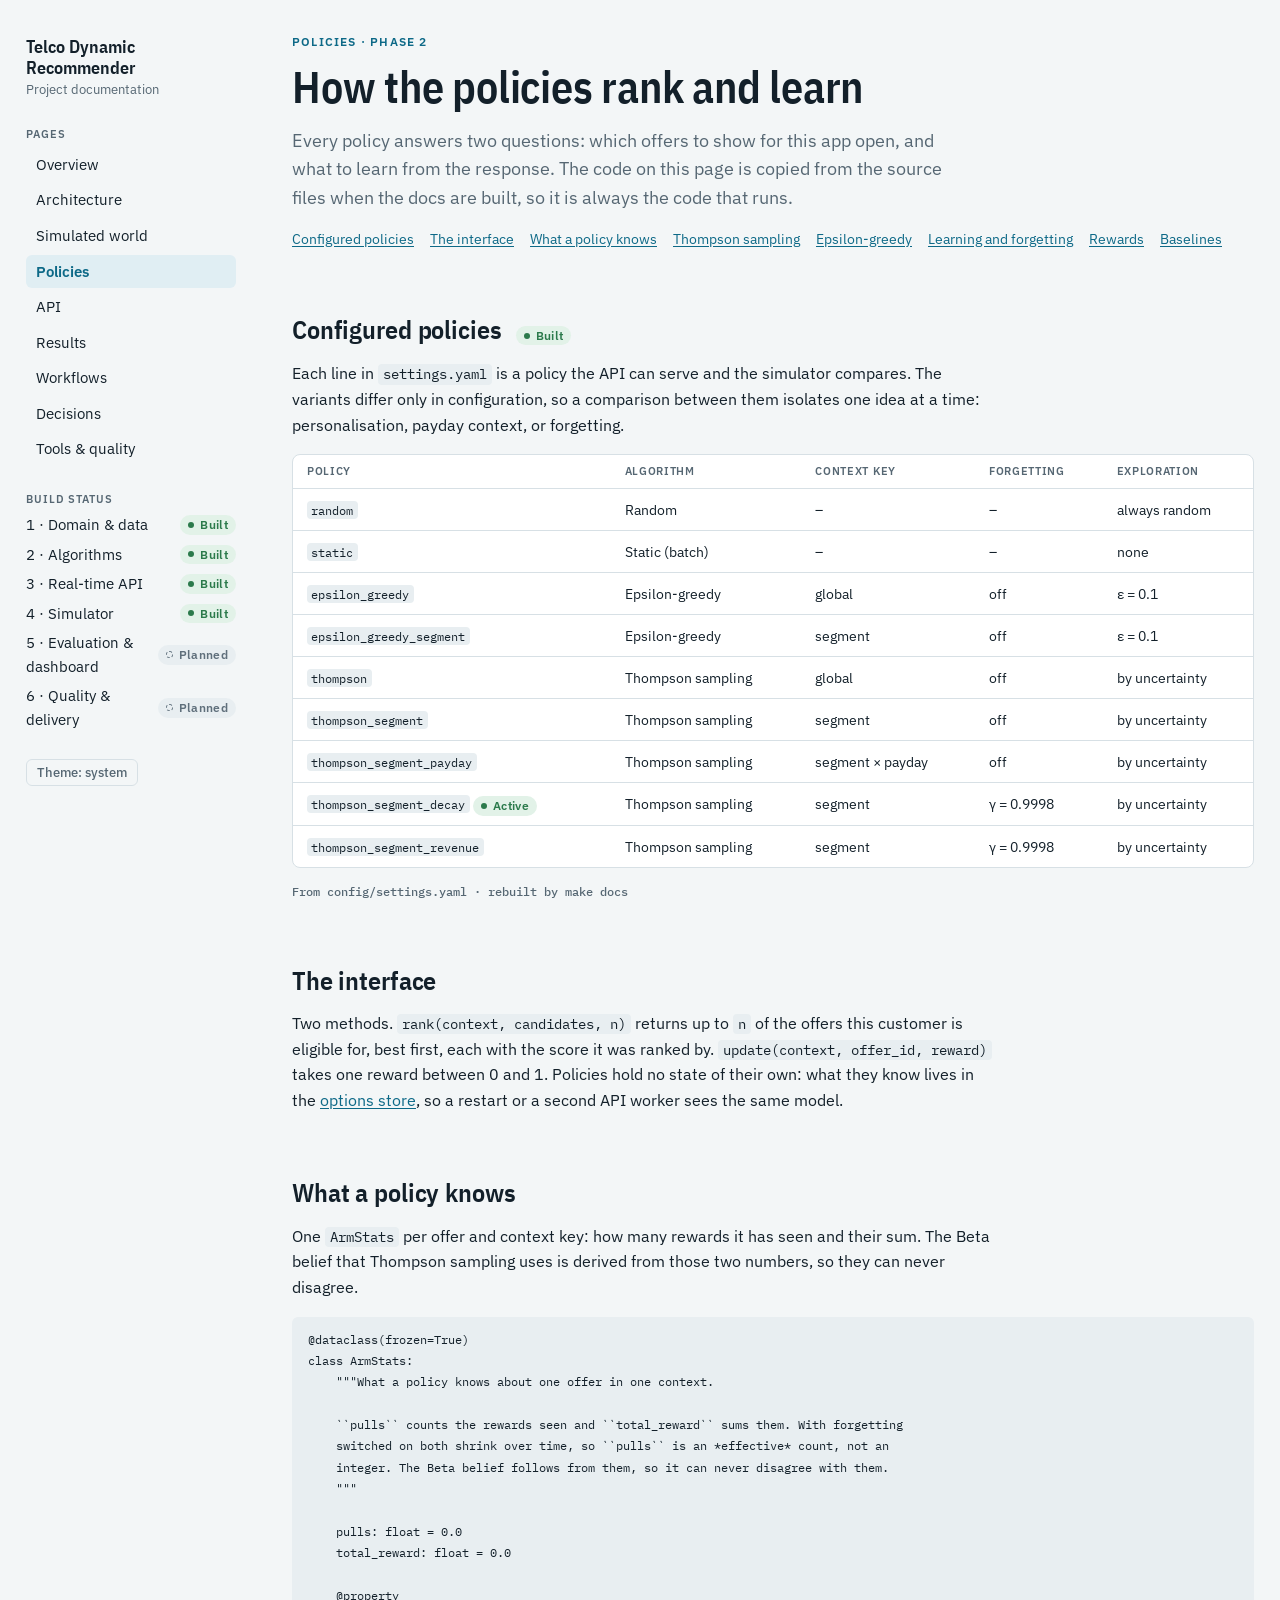
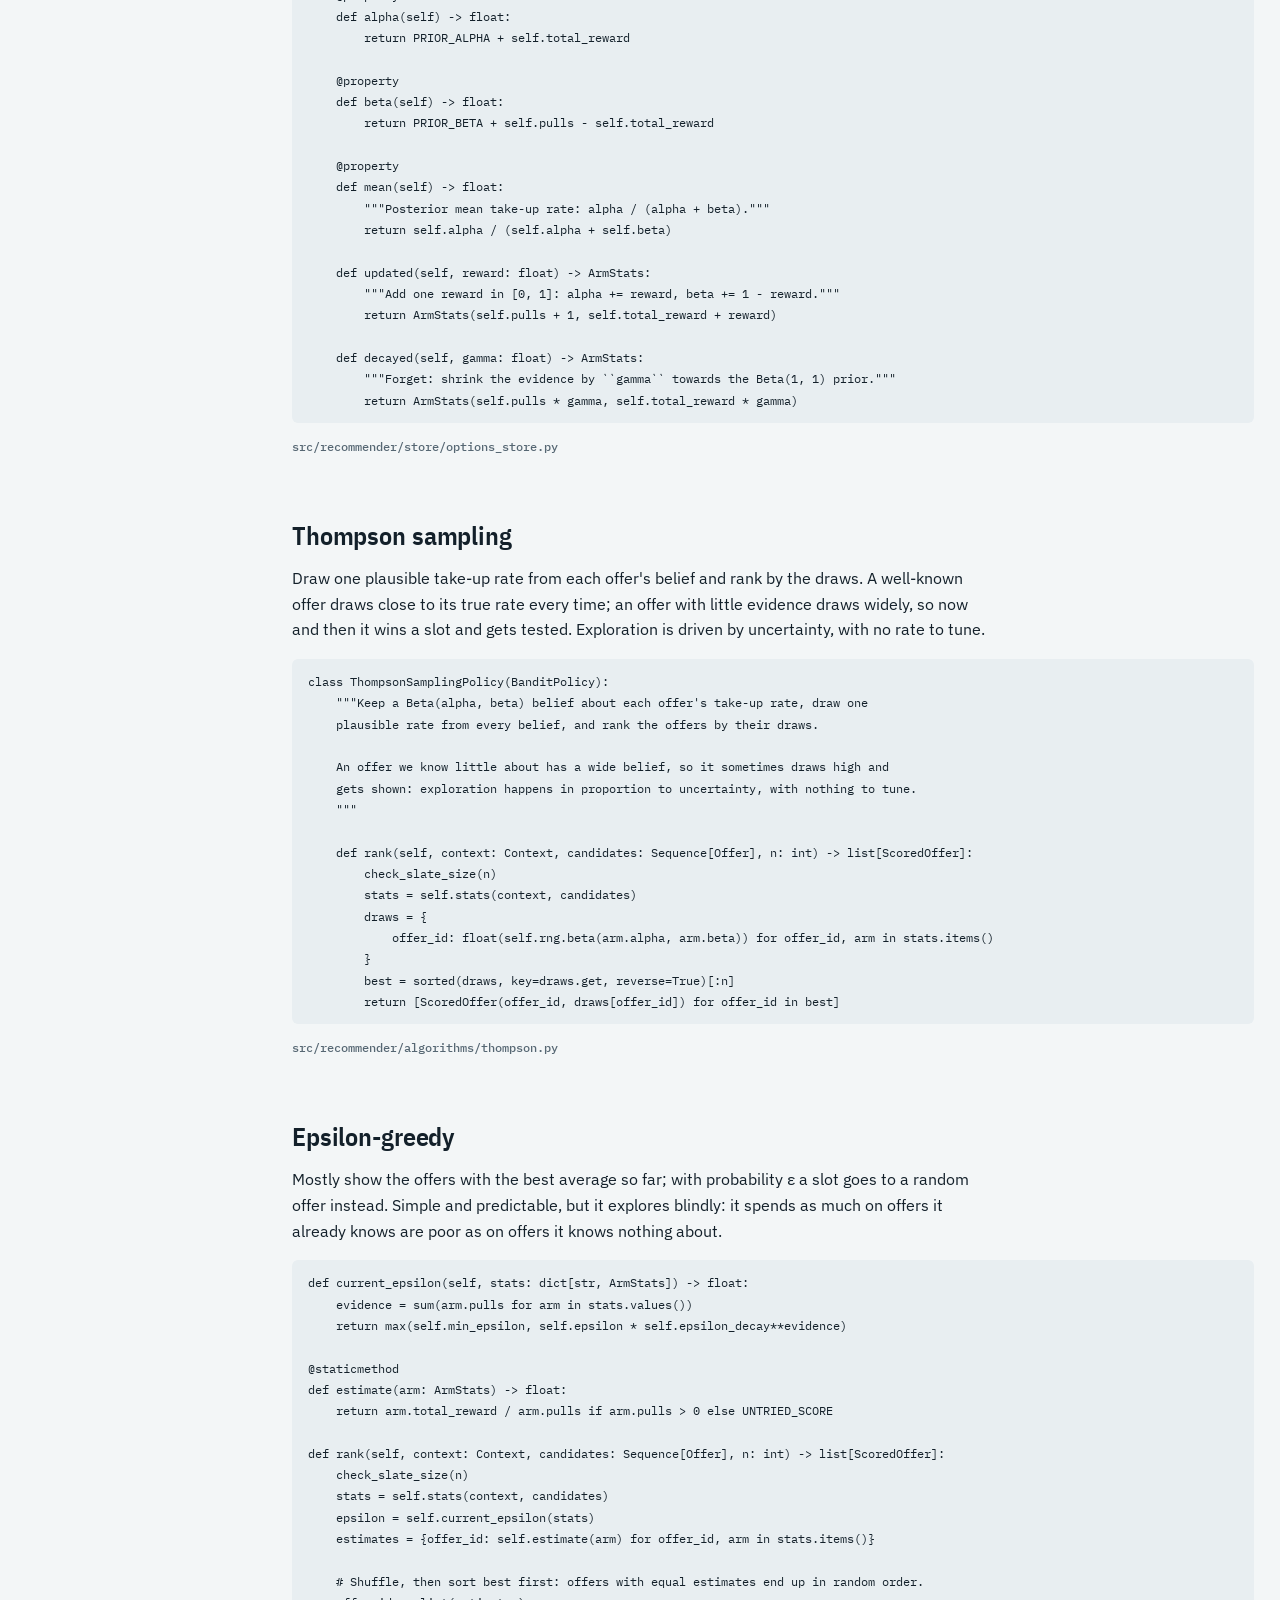
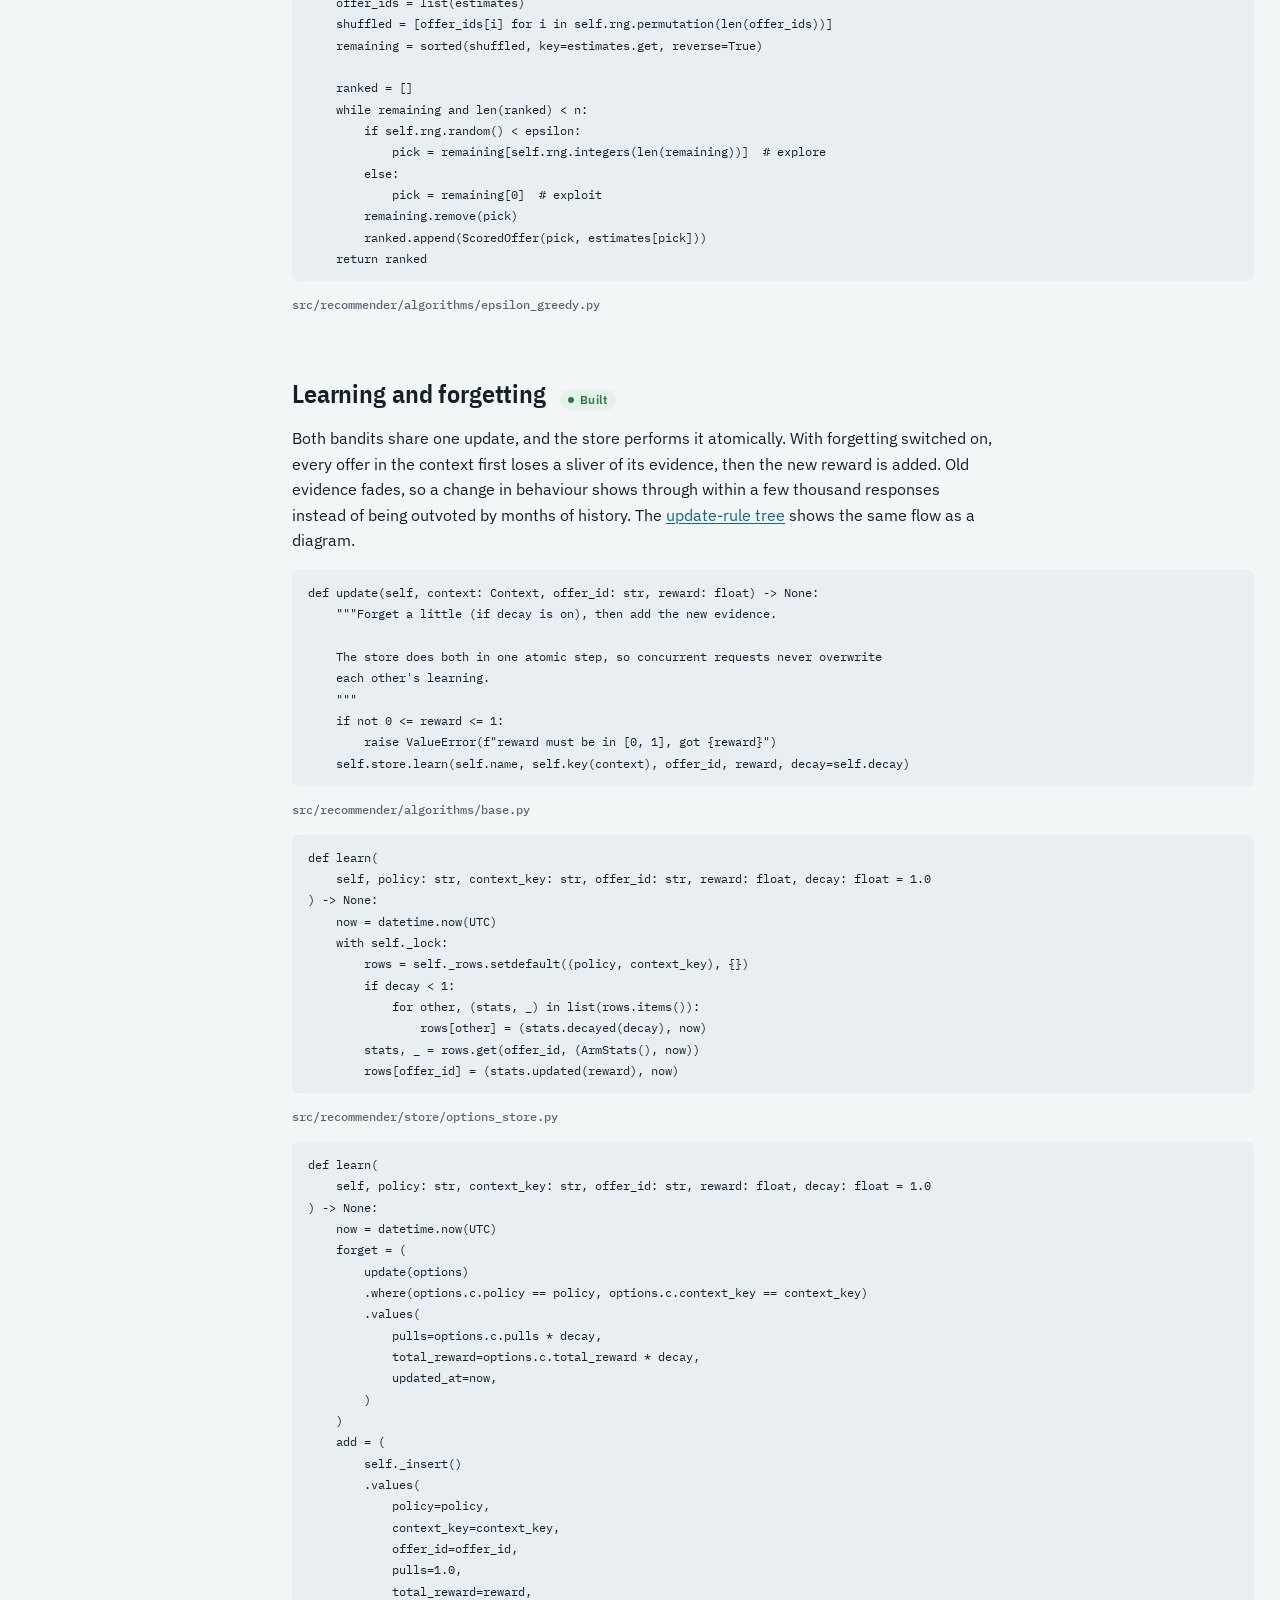
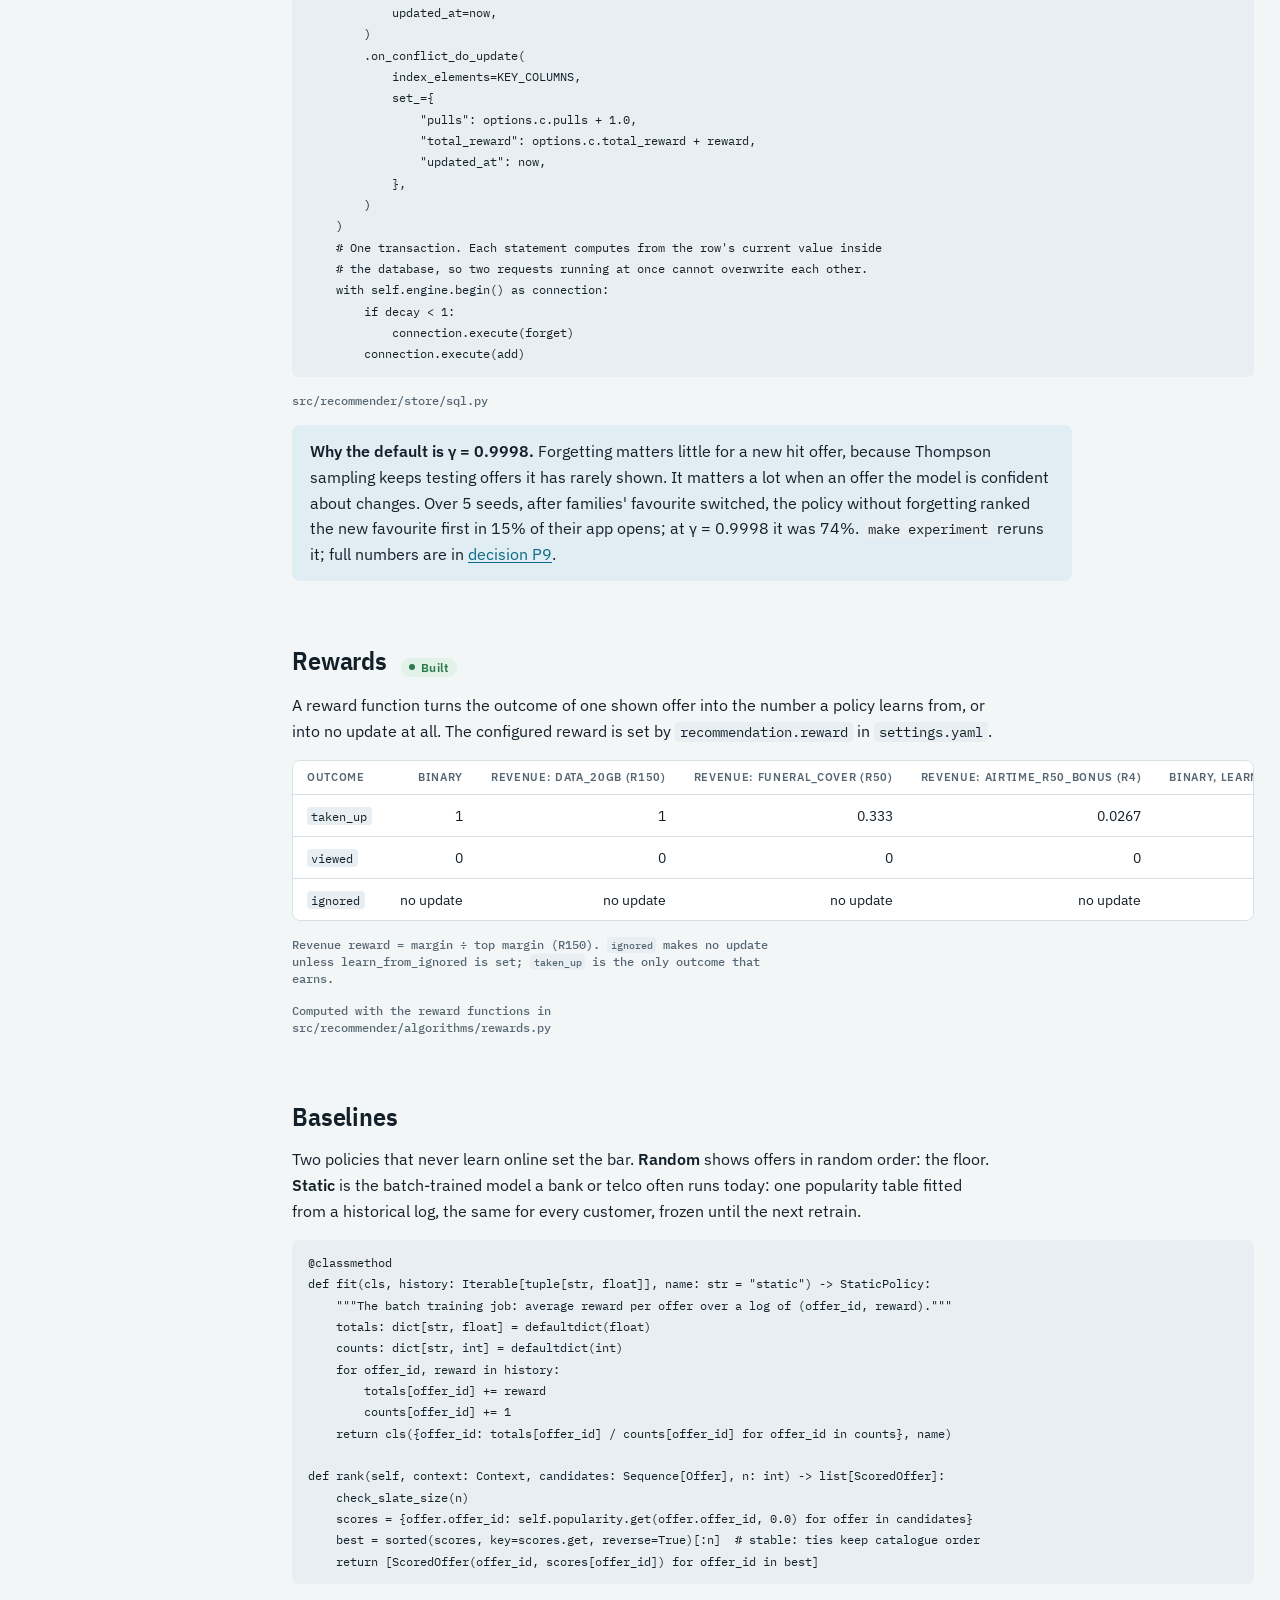
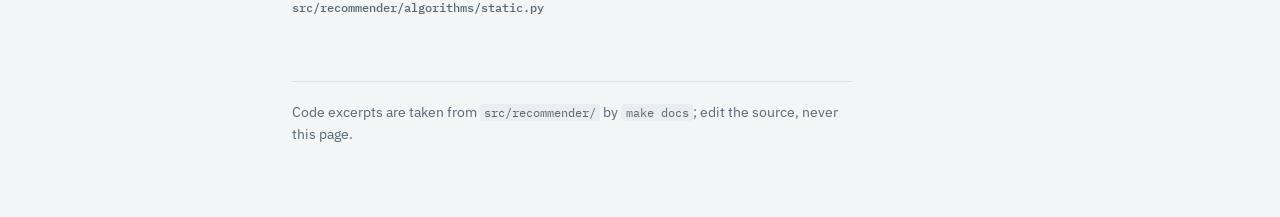
==== commit 26acca4f: "docs: 10-seed comparison with paired findings make compare now runs 10 seeds and keeps per-seed resu" ====
--- a/docs/algorithms.html
+++ b/docs/algorithms.html
@@ -74,6 +74,7 @@
 <tr><td><code>thompson_segment</code></td><td>Thompson sampling</td><td>segment</td><td>off</td><td>by uncertainty</td></tr>
 <tr><td><code>thompson_segment_payday</code></td><td>Thompson sampling</td><td>segment × payday</td><td>off</td><td>by uncertainty</td></tr>
 <tr><td><code>thompson_segment_decay</code> <span class="chip built">Active</span></td><td>Thompson sampling</td><td>segment</td><td>γ = 0.9998</td><td>by uncertainty</td></tr>
+<tr><td><code>thompson_segment_revenue</code></td><td>Thompson sampling</td><td>segment</td><td>γ = 0.9998</td><td>by uncertainty</td></tr>
 </tbody></table></div>
 <!-- END generated:policies -->
   <p class="source">From config/settings.yaml · rebuilt by make docs</p>
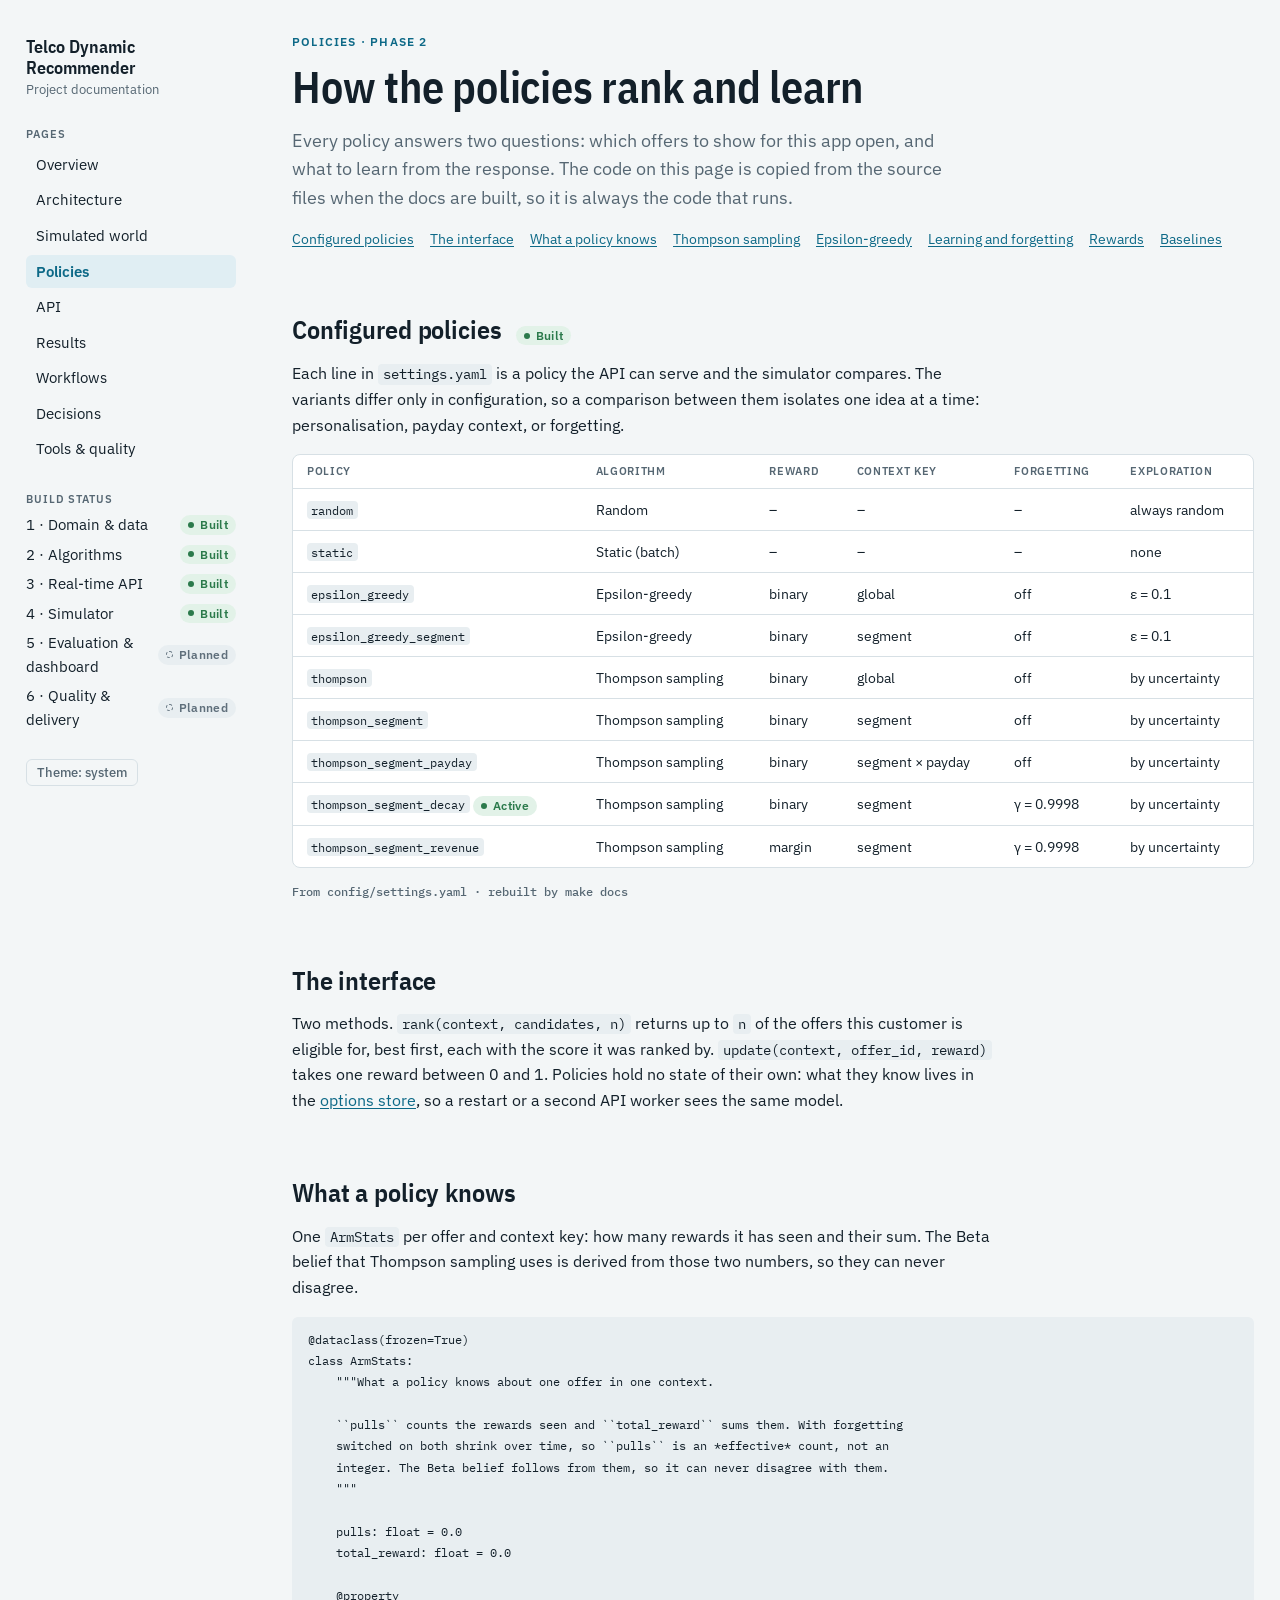
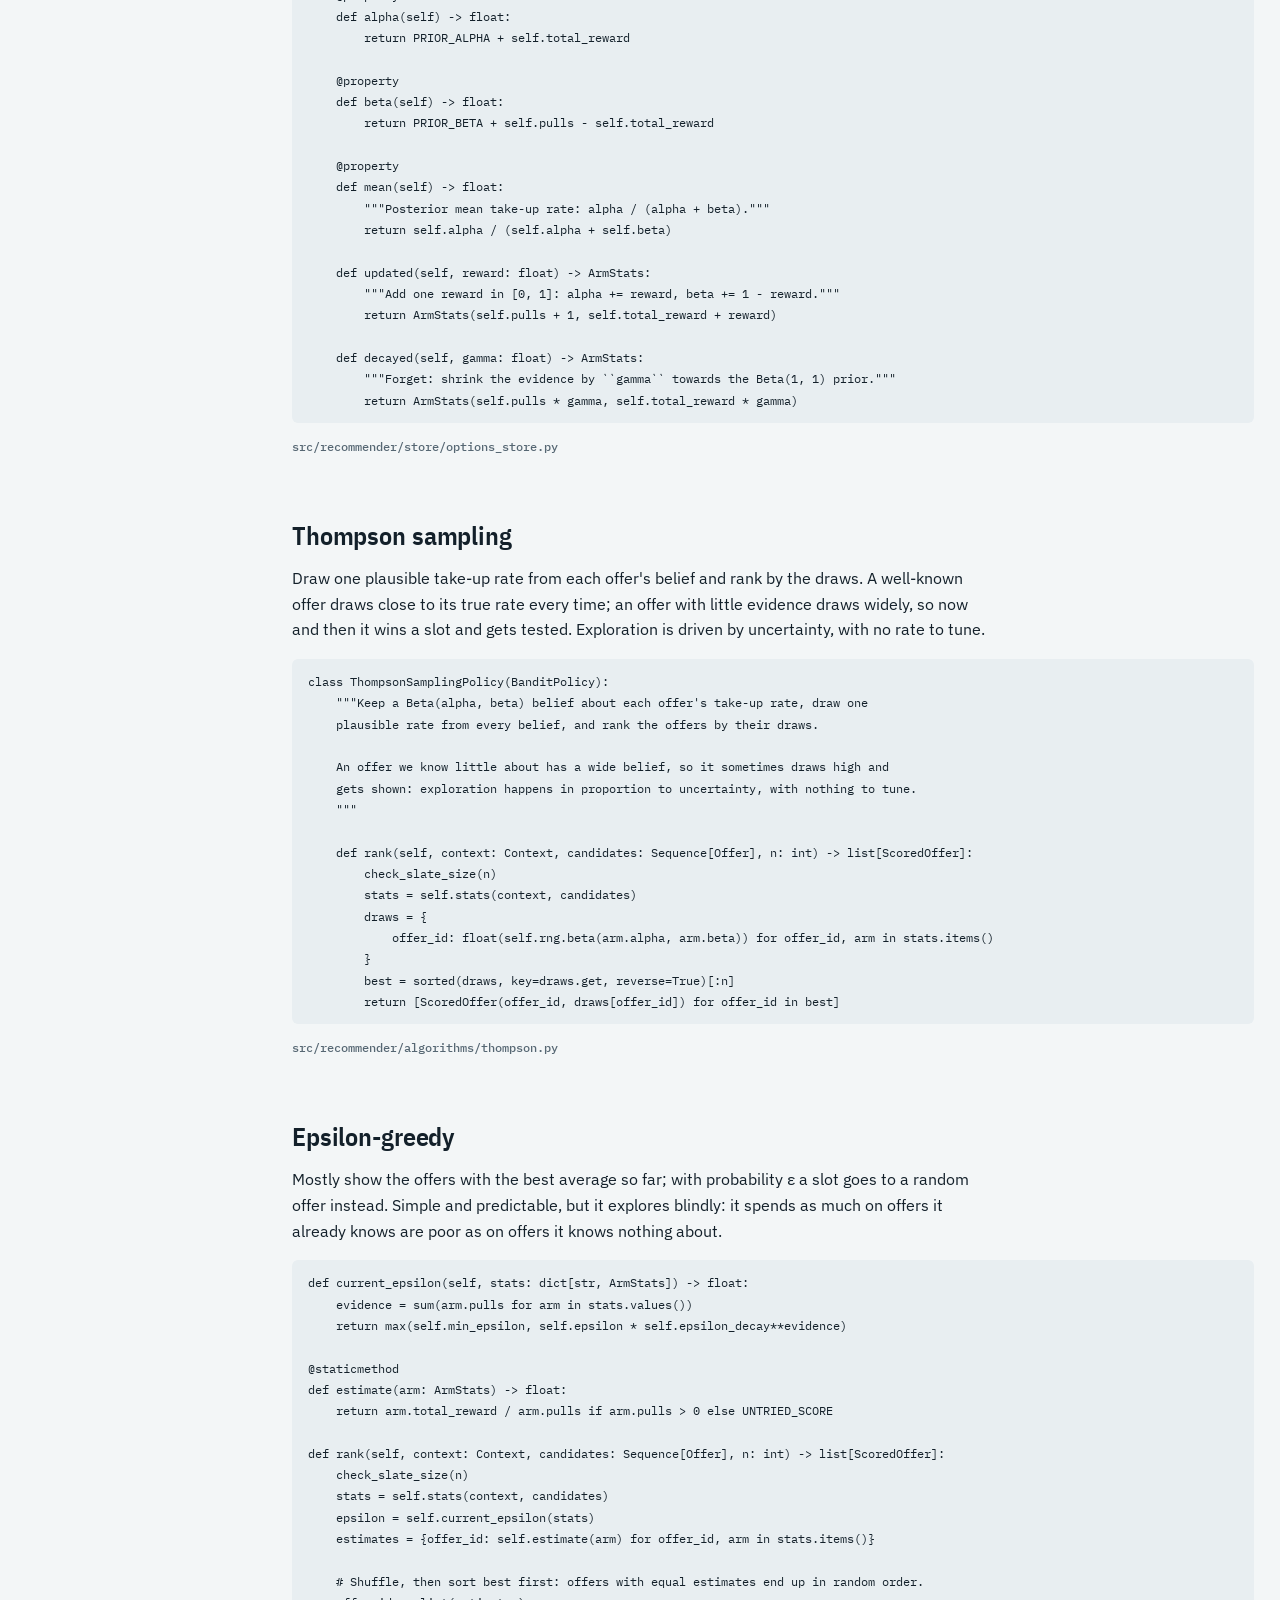
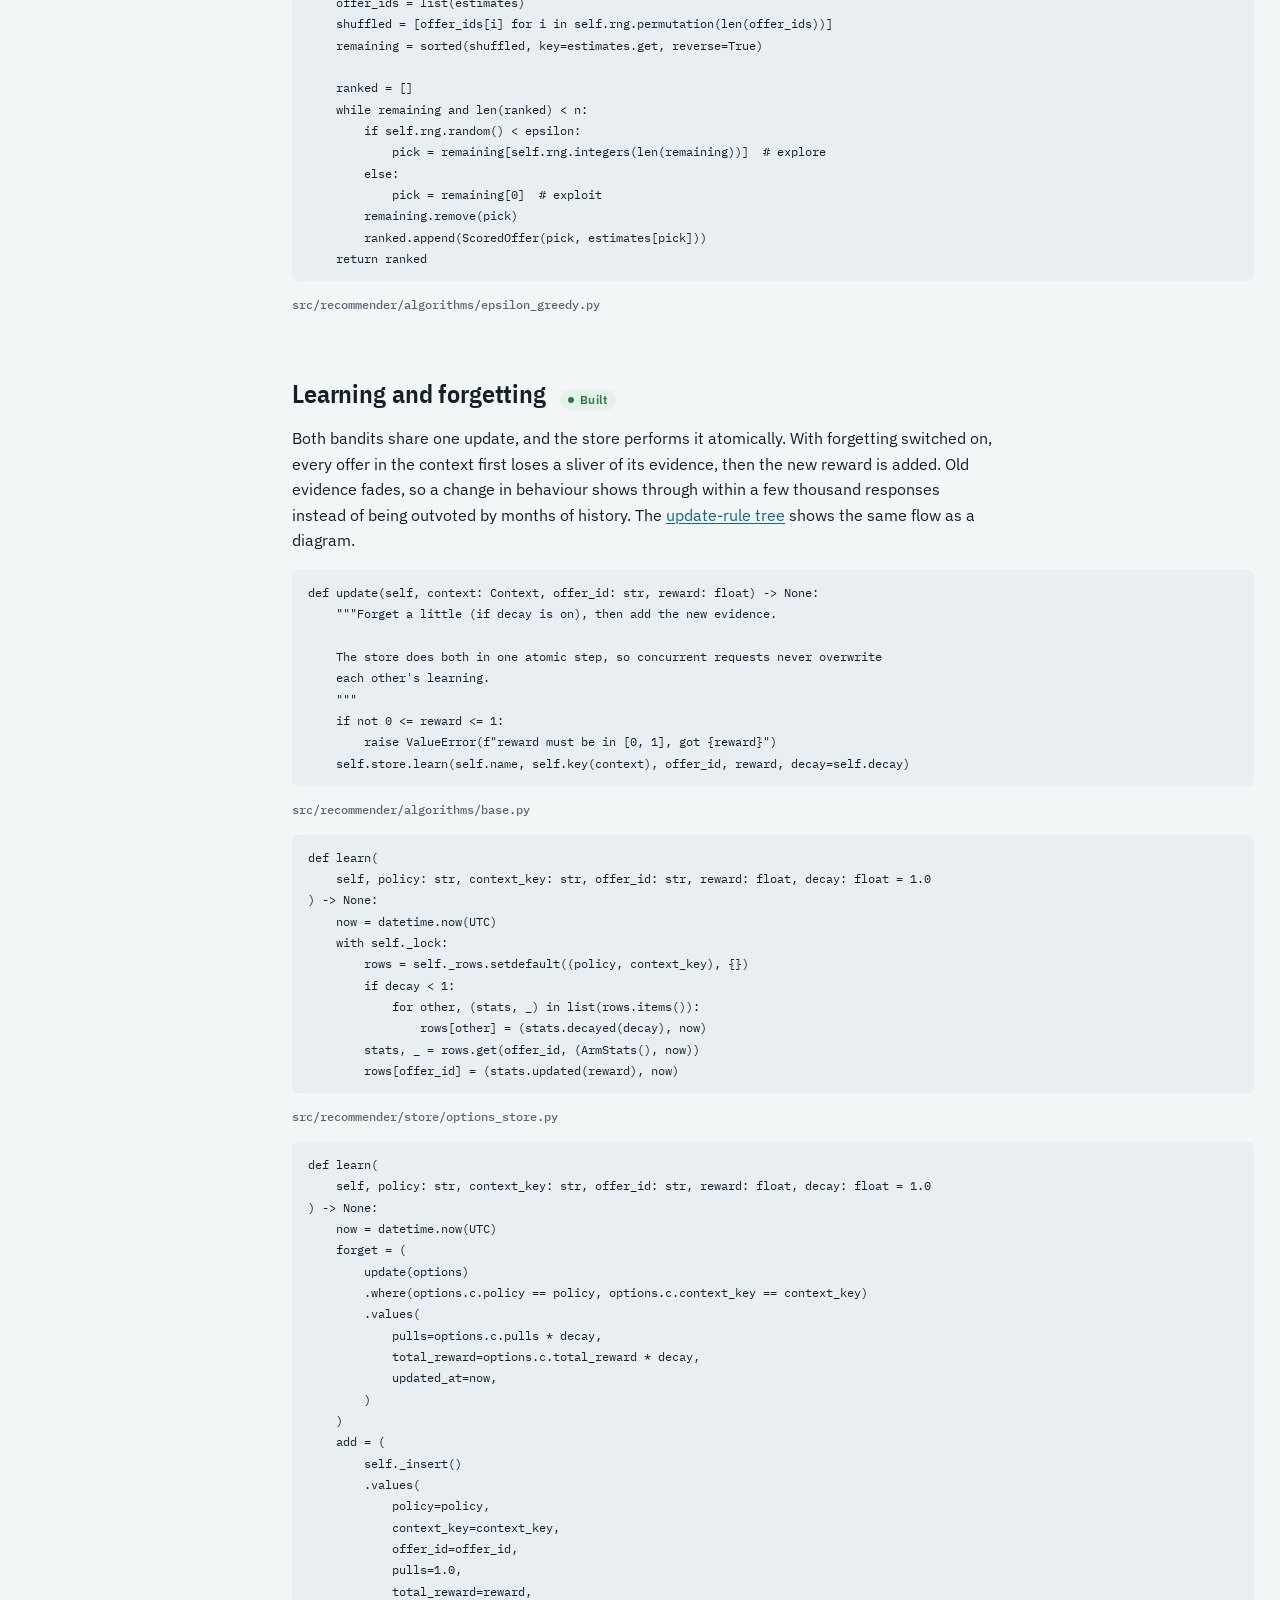
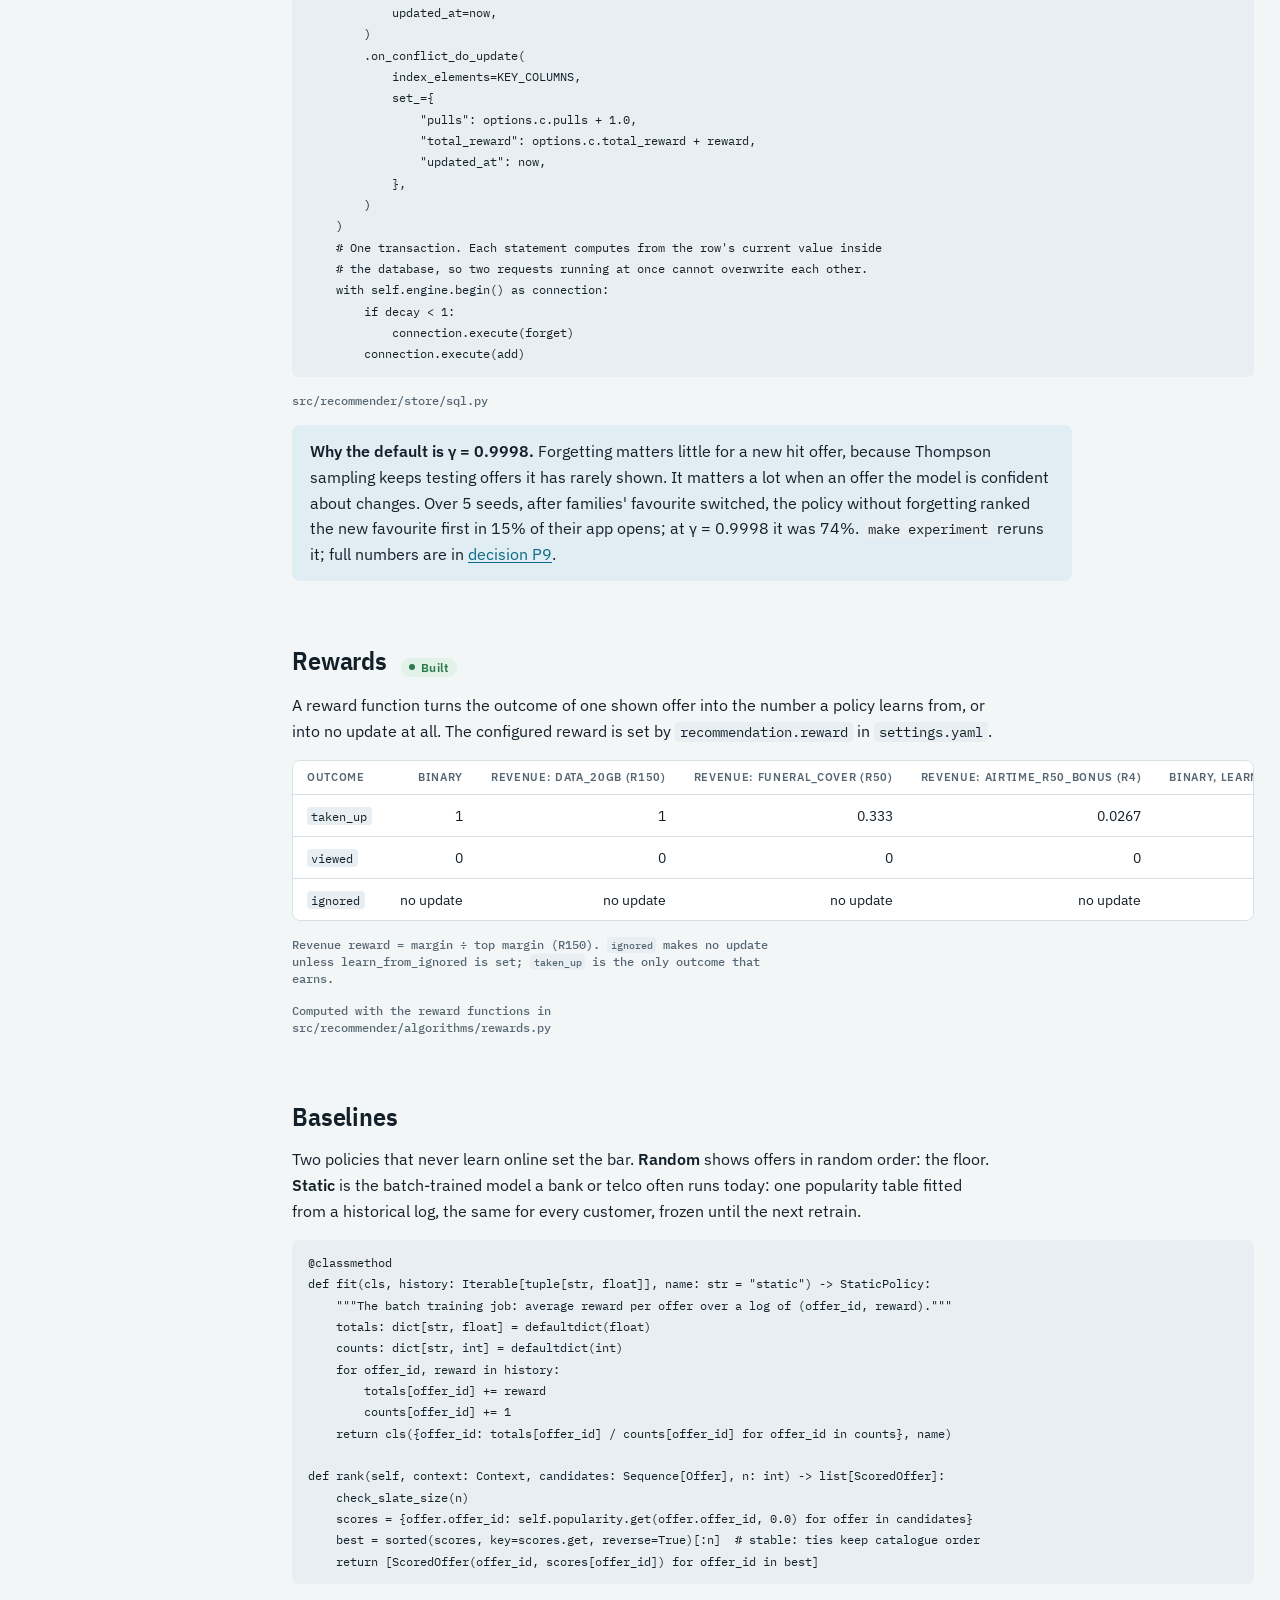
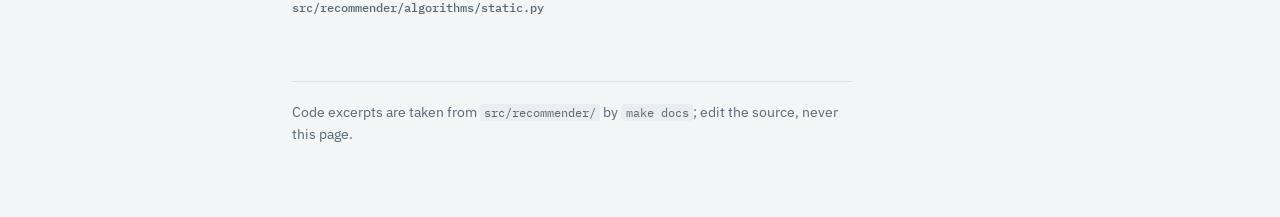
==== commit fbf6d2a1: "docs: Phase 4 method diagram, simulation commands and outcomes Results: a diagram of how one app ope" ====
--- a/docs/algorithms.html
+++ b/docs/algorithms.html
@@ -64,17 +64,17 @@
   <p>Each line in <code>settings.yaml</code> is a policy the API can serve and the simulator compares. The variants differ only in configuration, so a comparison between them isolates one idea at a time: personalisation, payday context, or forgetting.</p>
 <!-- BEGIN generated:policies -->
 <div class="table-wrap"><table>
-<thead><tr><th scope="col">Policy</th><th scope="col">Algorithm</th><th scope="col">Context key</th><th scope="col">Forgetting</th><th scope="col">Exploration</th></tr></thead>
+<thead><tr><th scope="col">Policy</th><th scope="col">Algorithm</th><th scope="col">Reward</th><th scope="col">Context key</th><th scope="col">Forgetting</th><th scope="col">Exploration</th></tr></thead>
 <tbody>
-<tr><td><code>random</code></td><td>Random</td><td>–</td><td>–</td><td>always random</td></tr>
-<tr><td><code>static</code></td><td>Static (batch)</td><td>–</td><td>–</td><td>none</td></tr>
-<tr><td><code>epsilon_greedy</code></td><td>Epsilon-greedy</td><td>global</td><td>off</td><td>ε = 0.1</td></tr>
-<tr><td><code>epsilon_greedy_segment</code></td><td>Epsilon-greedy</td><td>segment</td><td>off</td><td>ε = 0.1</td></tr>
-<tr><td><code>thompson</code></td><td>Thompson sampling</td><td>global</td><td>off</td><td>by uncertainty</td></tr>
-<tr><td><code>thompson_segment</code></td><td>Thompson sampling</td><td>segment</td><td>off</td><td>by uncertainty</td></tr>
-<tr><td><code>thompson_segment_payday</code></td><td>Thompson sampling</td><td>segment × payday</td><td>off</td><td>by uncertainty</td></tr>
-<tr><td><code>thompson_segment_decay</code> <span class="chip built">Active</span></td><td>Thompson sampling</td><td>segment</td><td>γ = 0.9998</td><td>by uncertainty</td></tr>
-<tr><td><code>thompson_segment_revenue</code></td><td>Thompson sampling</td><td>segment</td><td>γ = 0.9998</td><td>by uncertainty</td></tr>
+<tr><td><code>random</code></td><td>Random</td><td>–</td><td>–</td><td>–</td><td>always random</td></tr>
+<tr><td><code>static</code></td><td>Static (batch)</td><td>–</td><td>–</td><td>–</td><td>none</td></tr>
+<tr><td><code>epsilon_greedy</code></td><td>Epsilon-greedy</td><td>binary</td><td>global</td><td>off</td><td>ε = 0.1</td></tr>
+<tr><td><code>epsilon_greedy_segment</code></td><td>Epsilon-greedy</td><td>binary</td><td>segment</td><td>off</td><td>ε = 0.1</td></tr>
+<tr><td><code>thompson</code></td><td>Thompson sampling</td><td>binary</td><td>global</td><td>off</td><td>by uncertainty</td></tr>
+<tr><td><code>thompson_segment</code></td><td>Thompson sampling</td><td>binary</td><td>segment</td><td>off</td><td>by uncertainty</td></tr>
+<tr><td><code>thompson_segment_payday</code></td><td>Thompson sampling</td><td>binary</td><td>segment × payday</td><td>off</td><td>by uncertainty</td></tr>
+<tr><td><code>thompson_segment_decay</code> <span class="chip built">Active</span></td><td>Thompson sampling</td><td>binary</td><td>segment</td><td>γ = 0.9998</td><td>by uncertainty</td></tr>
+<tr><td><code>thompson_segment_revenue</code></td><td>Thompson sampling</td><td>margin</td><td>segment</td><td>γ = 0.9998</td><td>by uncertainty</td></tr>
 </tbody></table></div>
 <!-- END generated:policies -->
   <p class="source">From config/settings.yaml · rebuilt by make docs</p>
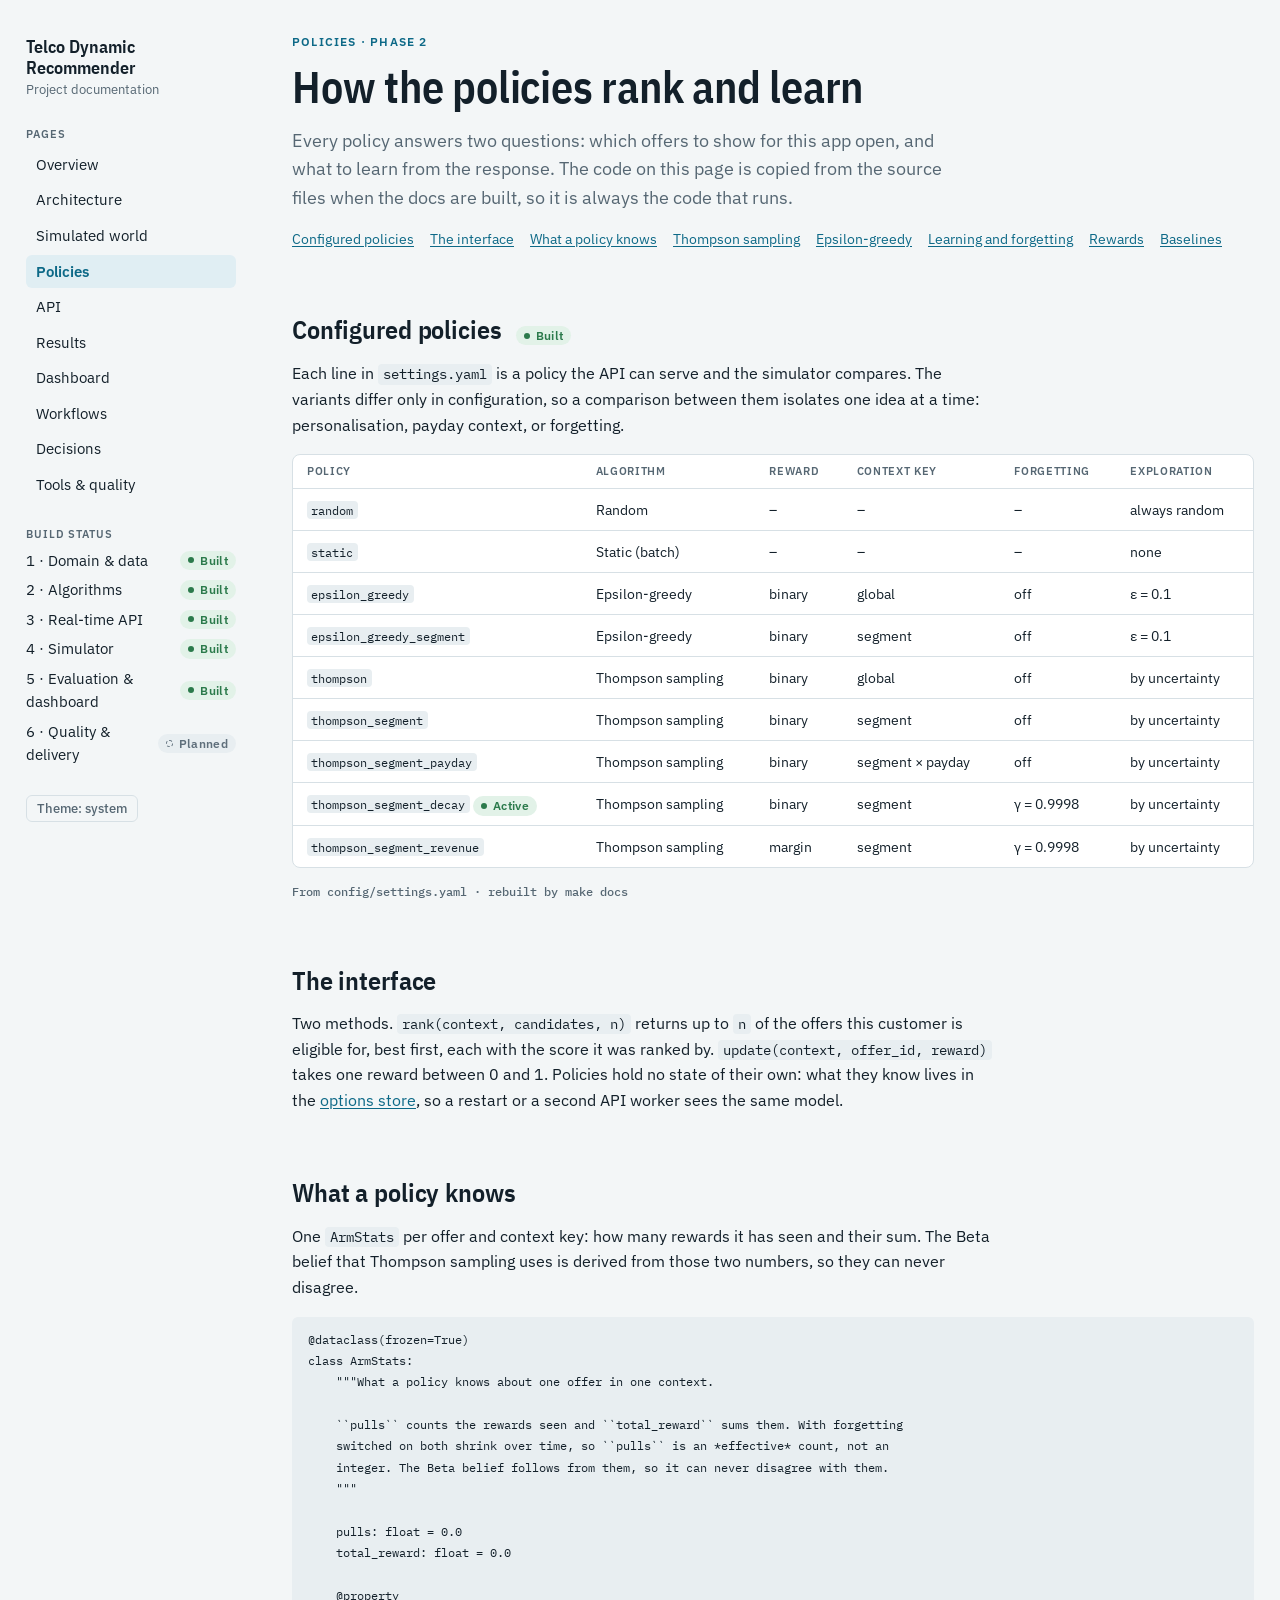
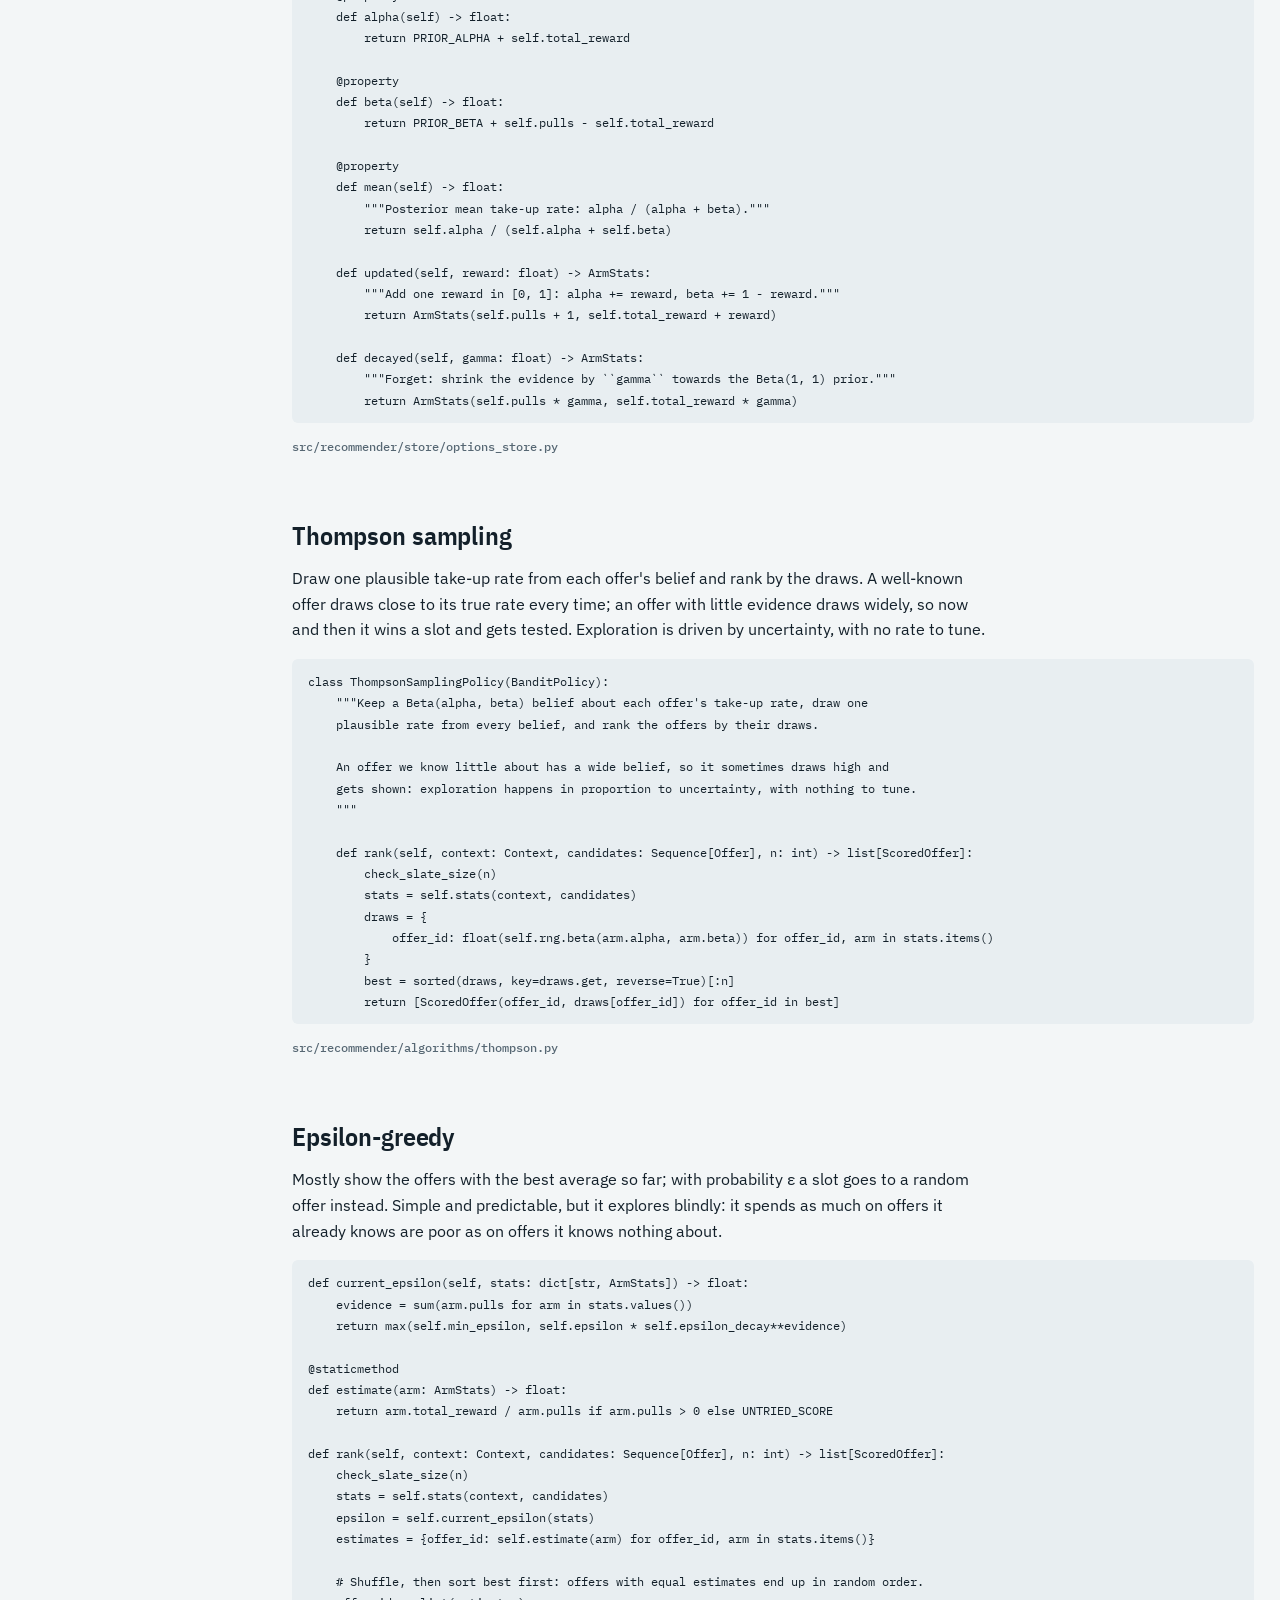
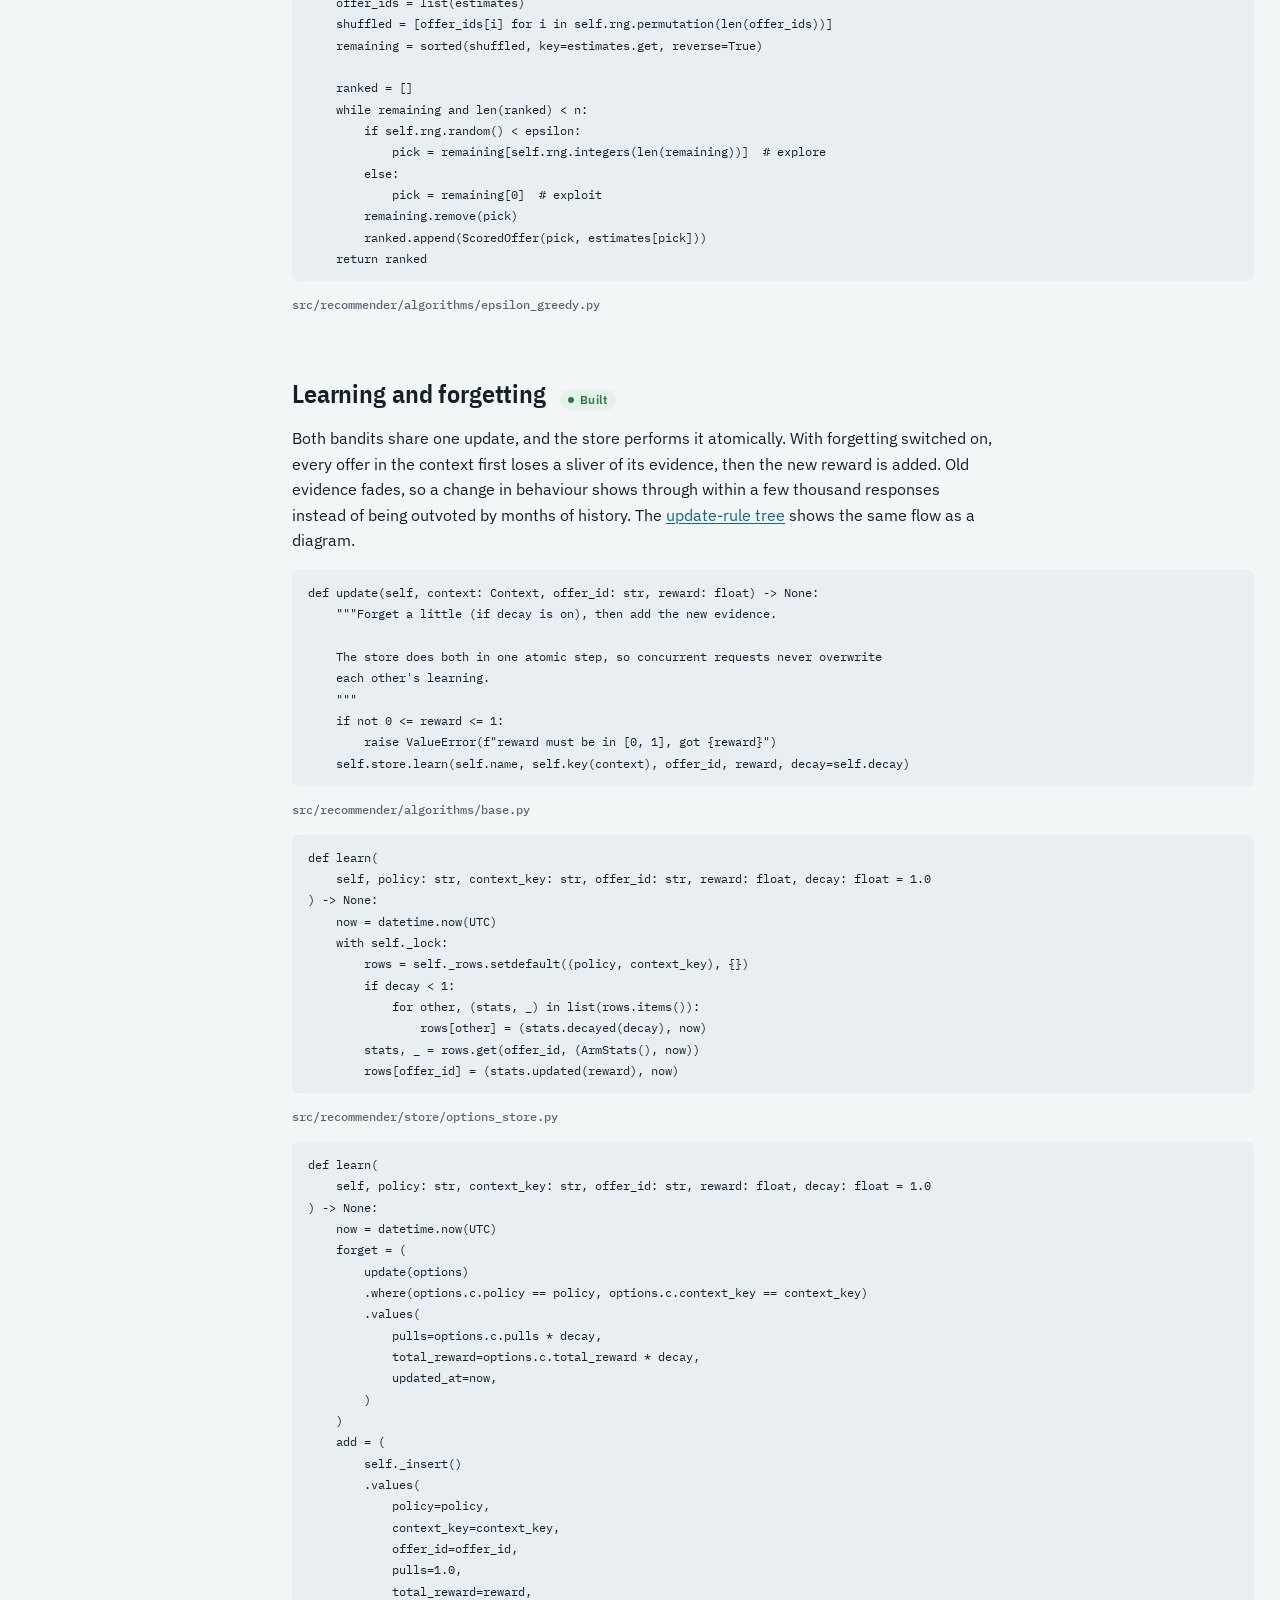
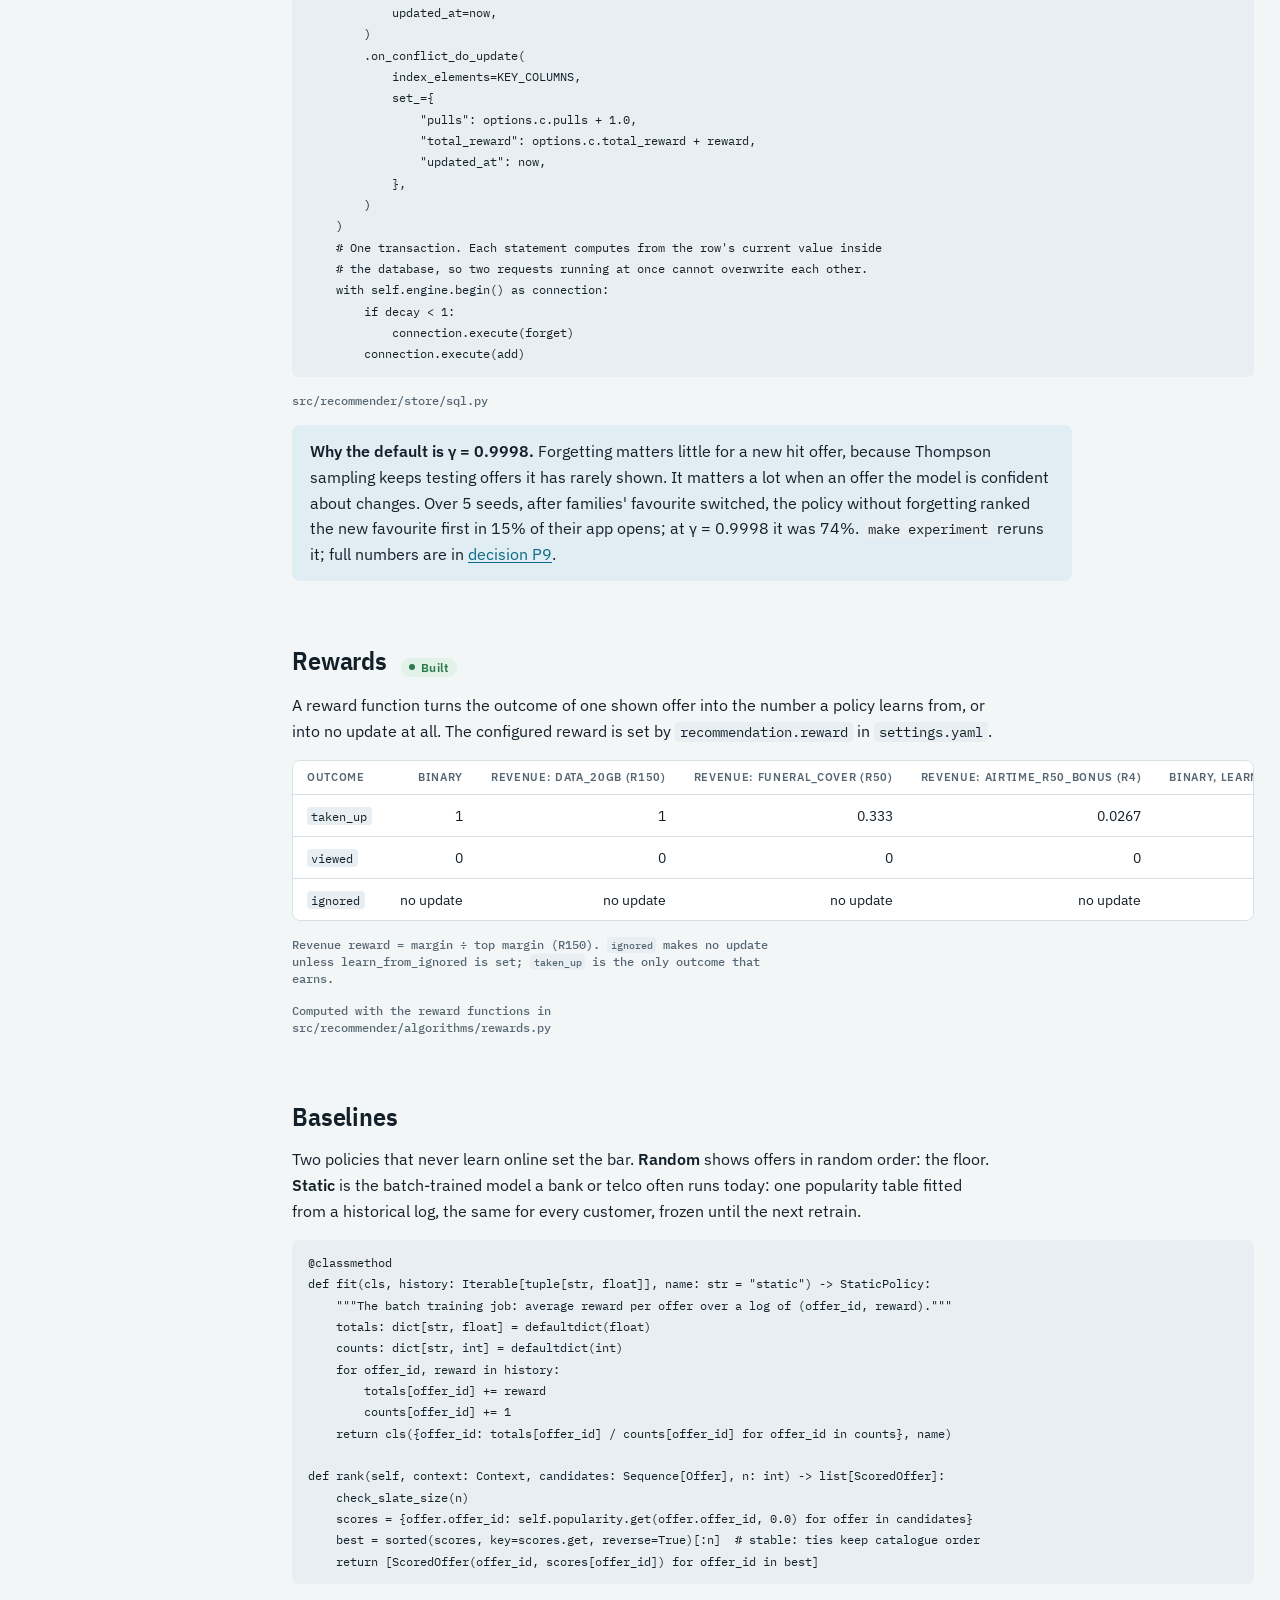
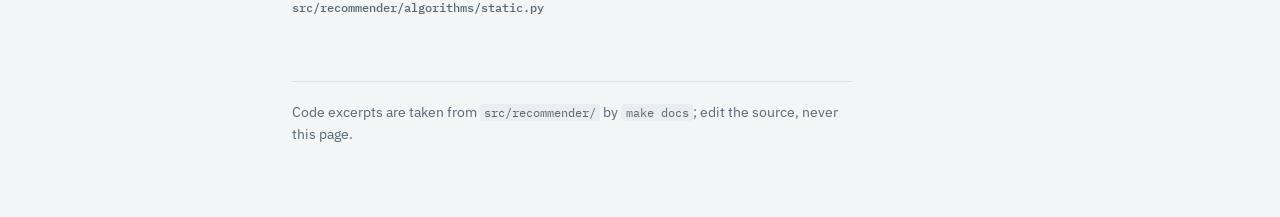
==== commit 5ffd4d32: "docs: Dashboard page, adaptation speed and Phase 5 decisions New Dashboard page: each of the five pa" ====
--- a/docs/algorithms.html
+++ b/docs/algorithms.html
@@ -25,6 +25,7 @@
 <li><a href="algorithms.html" aria-current=page>Policies</a></li>
 <li><a href="api.html">API</a></li>
 <li><a href="results.html">Results</a></li>
+<li><a href="dashboard.html">Dashboard</a></li>
 <li><a href="workflows.html">Workflows</a></li>
 <li><a href="decisions.html">Decisions</a></li>
 <li><a href="stack.html">Tools &amp; quality</a></li>
@@ -35,7 +36,7 @@
 <li><span>2 · Algorithms</span><span class="chip built">Built</span></li>
 <li><span>3 · Real-time API</span><span class="chip built">Built</span></li>
 <li><span>4 · Simulator</span><span class="chip built">Built</span></li>
-<li><span>5 · Evaluation &amp; dashboard</span><span class="chip planned">Planned</span></li>
+<li><span>5 · Evaluation &amp; dashboard</span><span class="chip built">Built</span></li>
 <li><span>6 · Quality &amp; delivery</span><span class="chip planned">Planned</span></li>
 </ul></div>
 <button class="theme-toggle" type="button">Theme: system</button>
--- a/docs/assets/docs.css
+++ b/docs/assets/docs.css
@@ -428,3 +428,5 @@
 .results-table tr.best td { background: var(--accent-soft); }
 .results-table th { white-space: normal; vertical-align: bottom; }
 .results-table th, .results-table td { padding: 8px 10px; }
+img { max-width: 100%; height: auto; }
+.fig > img { display: block; width: 100%; border-radius: 8px 8px 0 0; border-bottom: 1px solid var(--line); }
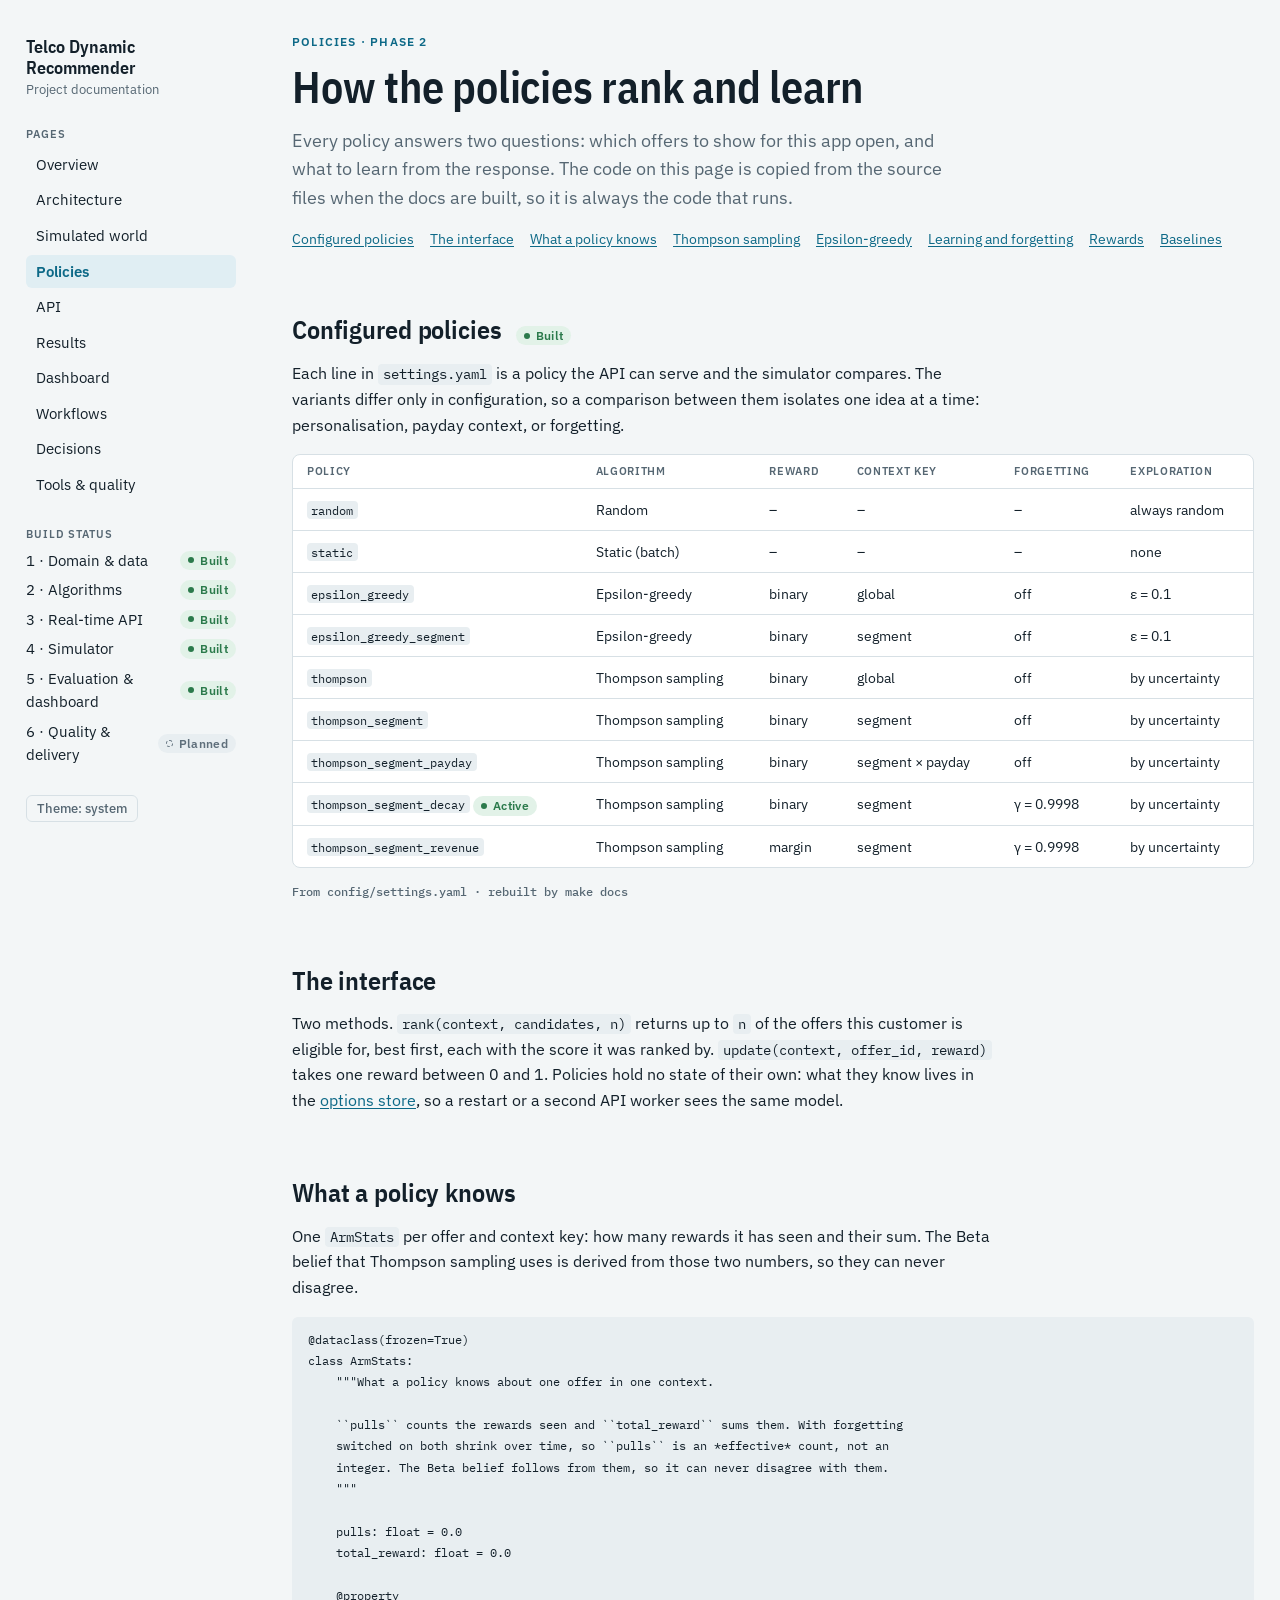
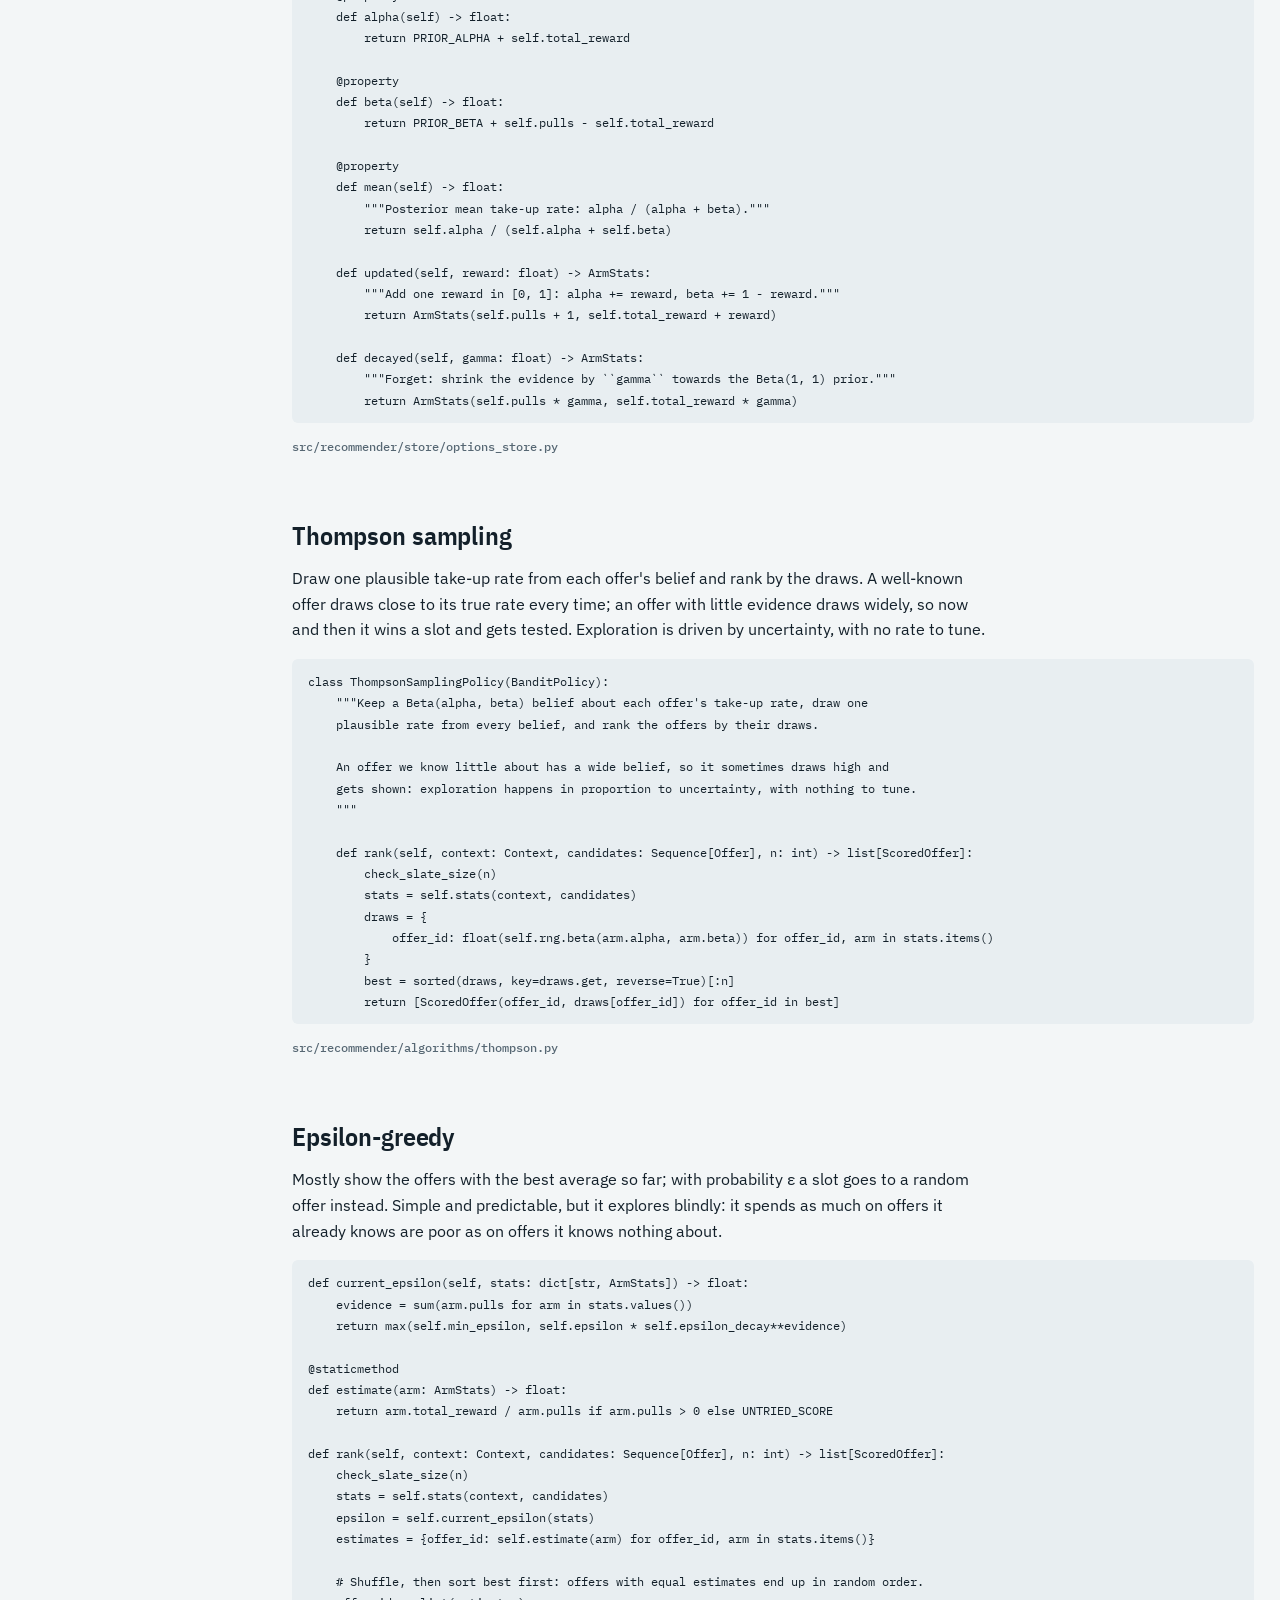
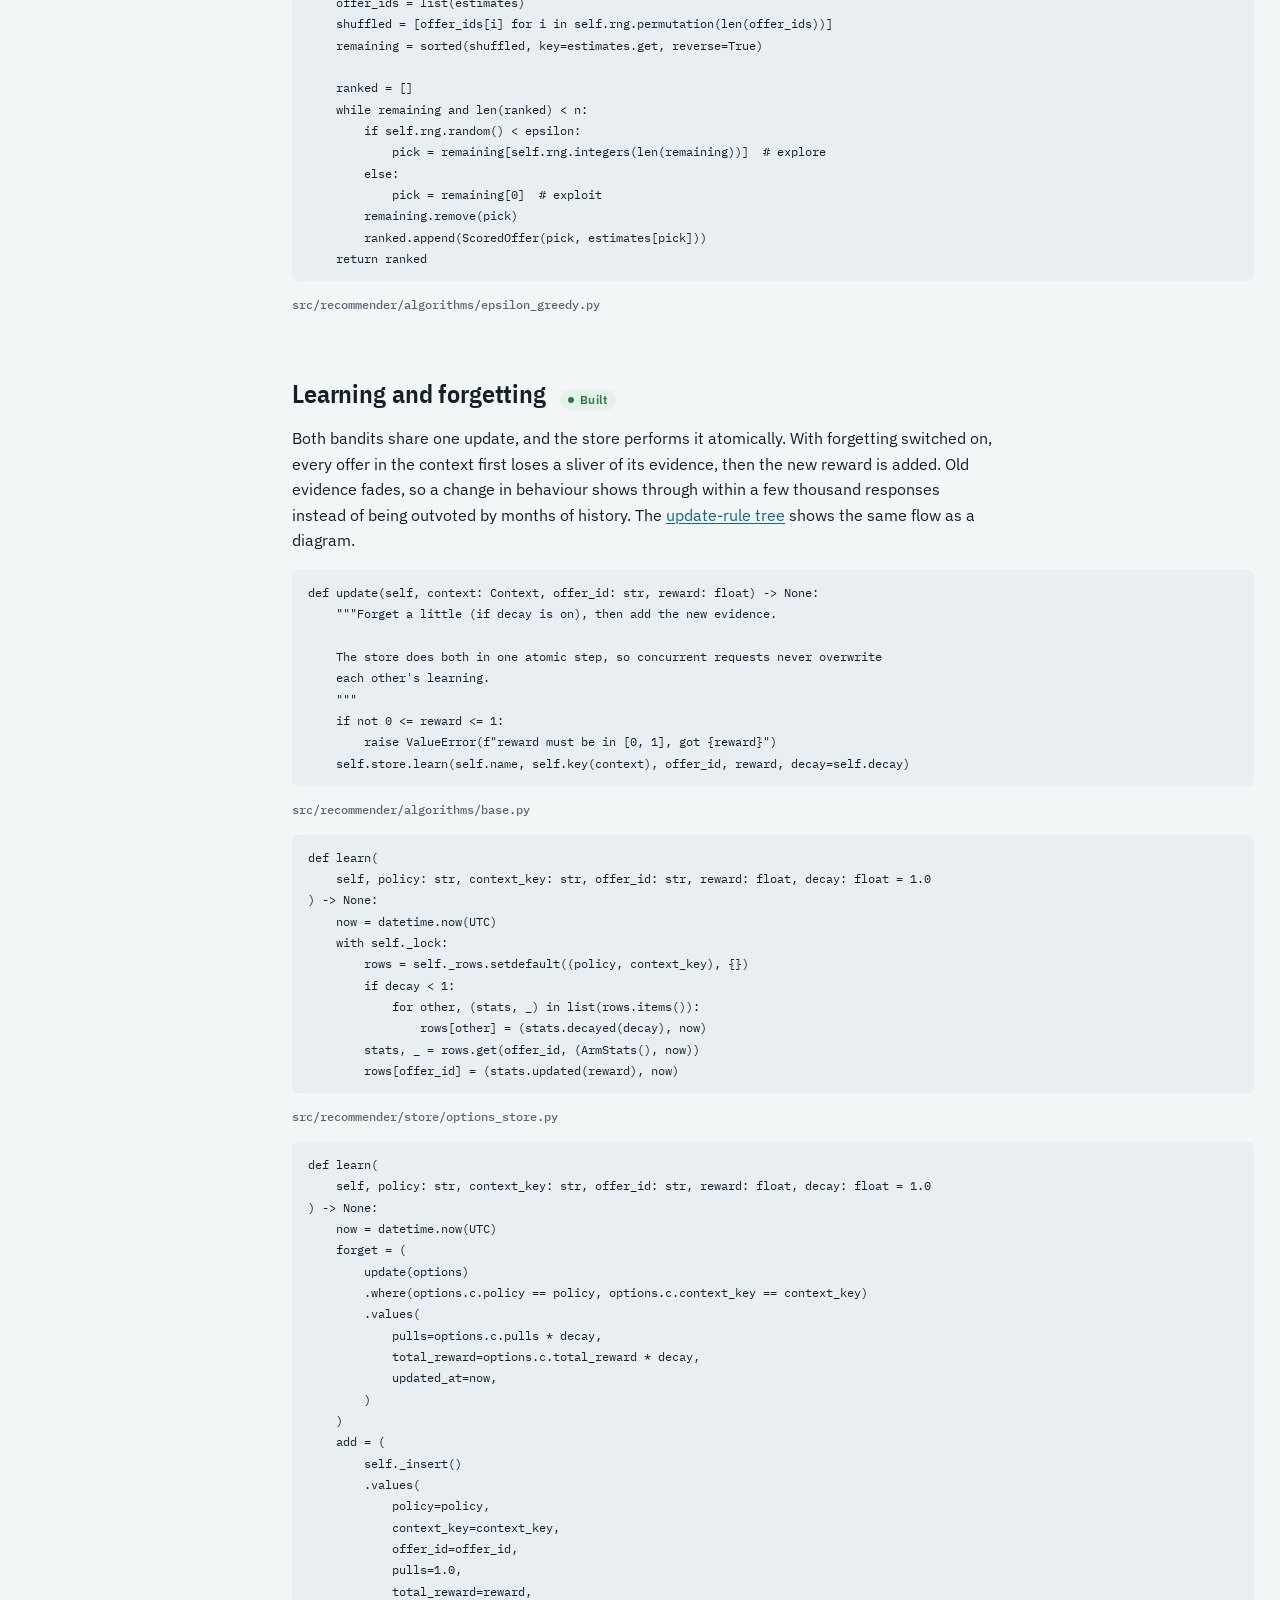
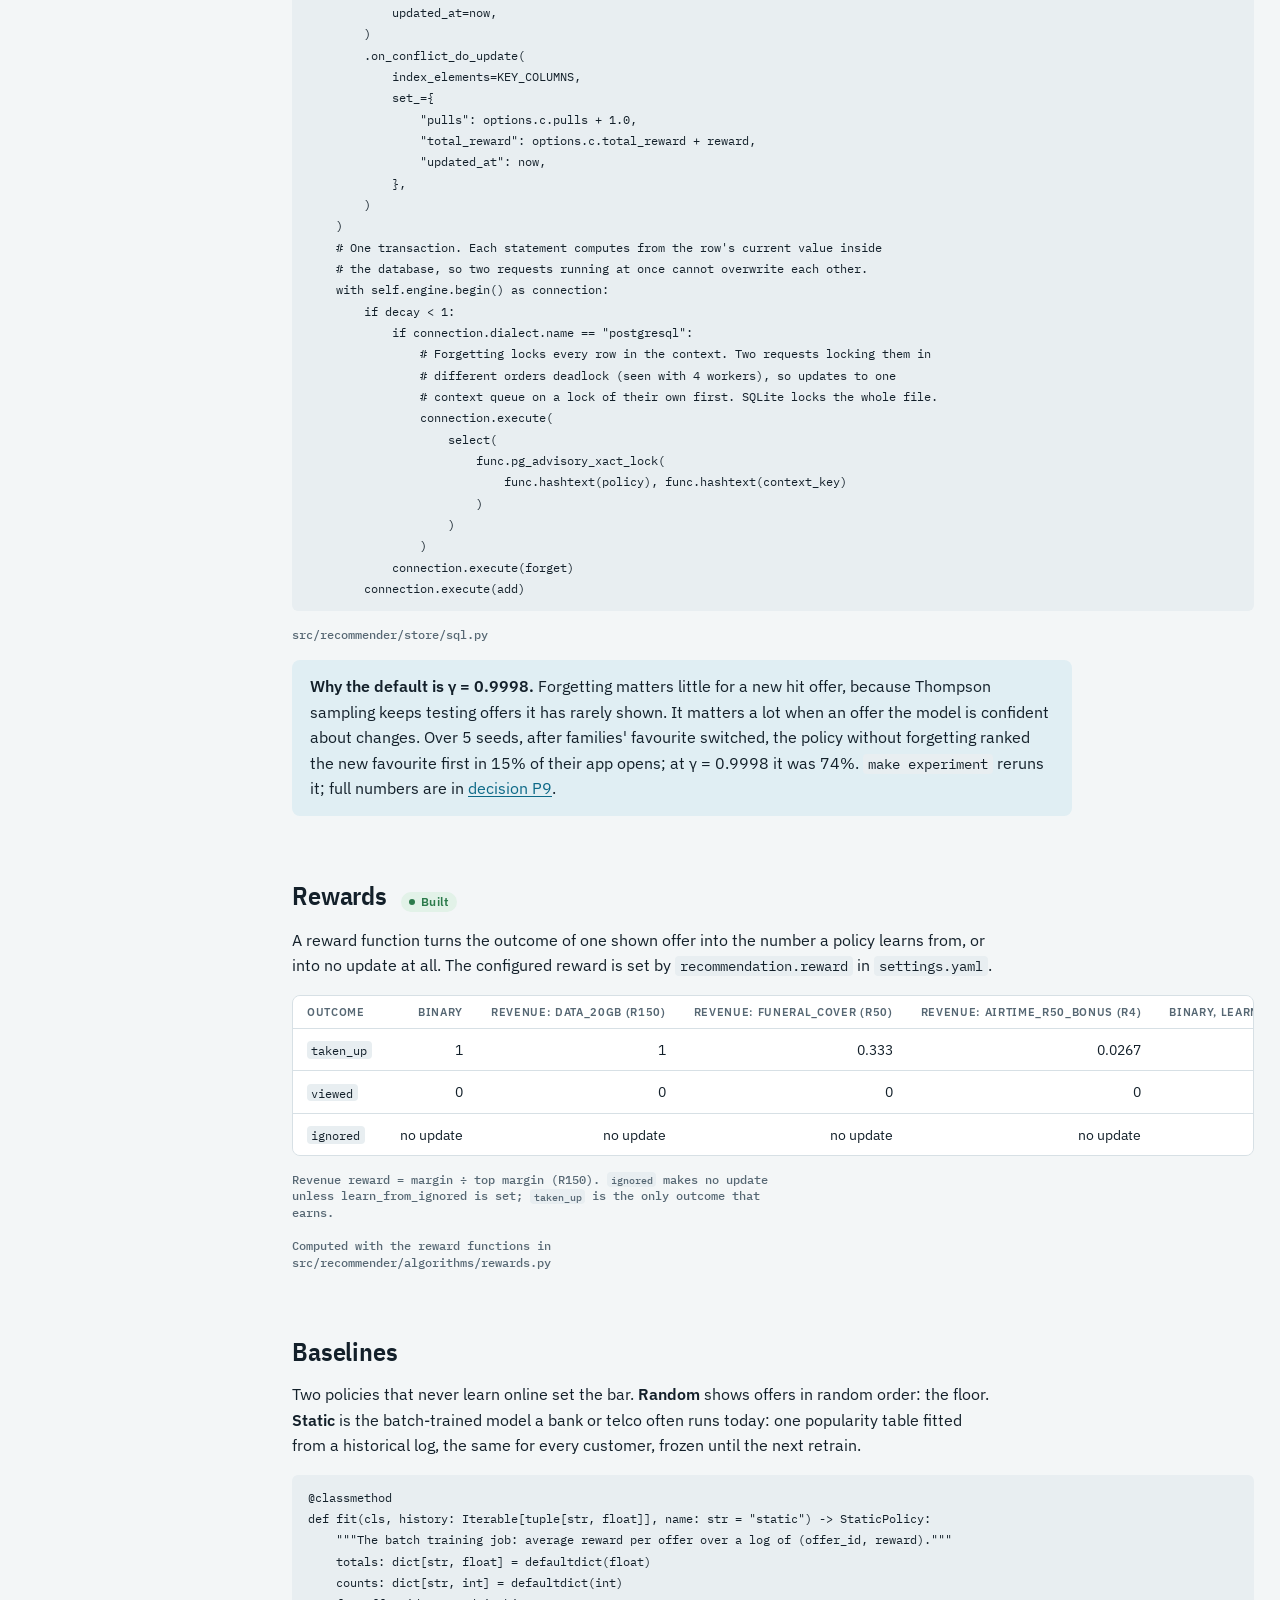
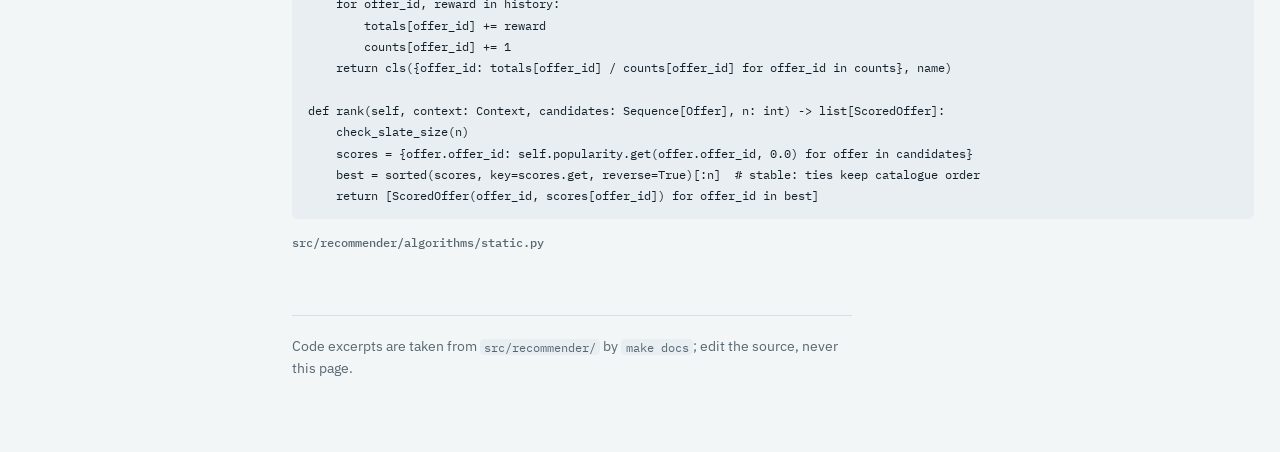
==== commit 0c6497dd: "fix: serialize forgetting updates per context (Postgres deadlock) With 4 API workers and 16 clients," ====
--- a/docs/algorithms.html
+++ b/docs/algorithms.html
@@ -248,6 +248,17 @@
     # the database, so two requests running at once cannot overwrite each other.
     with self.engine.begin() as connection:
         if decay &lt; 1:
+            if connection.dialect.name == &quot;postgresql&quot;:
+                # Forgetting locks every row in the context. Two requests locking them in
+                # different orders deadlock (seen with 4 workers), so updates to one
+                # context queue on a lock of their own first. SQLite locks the whole file.
+                connection.execute(
+                    select(
+                        func.pg_advisory_xact_lock(
+                            func.hashtext(policy), func.hashtext(context_key)
+                        )
+                    )
+                )
             connection.execute(forget)
         connection.execute(add)</code></pre>
 <p class="source">src/recommender/store/sql.py</p>
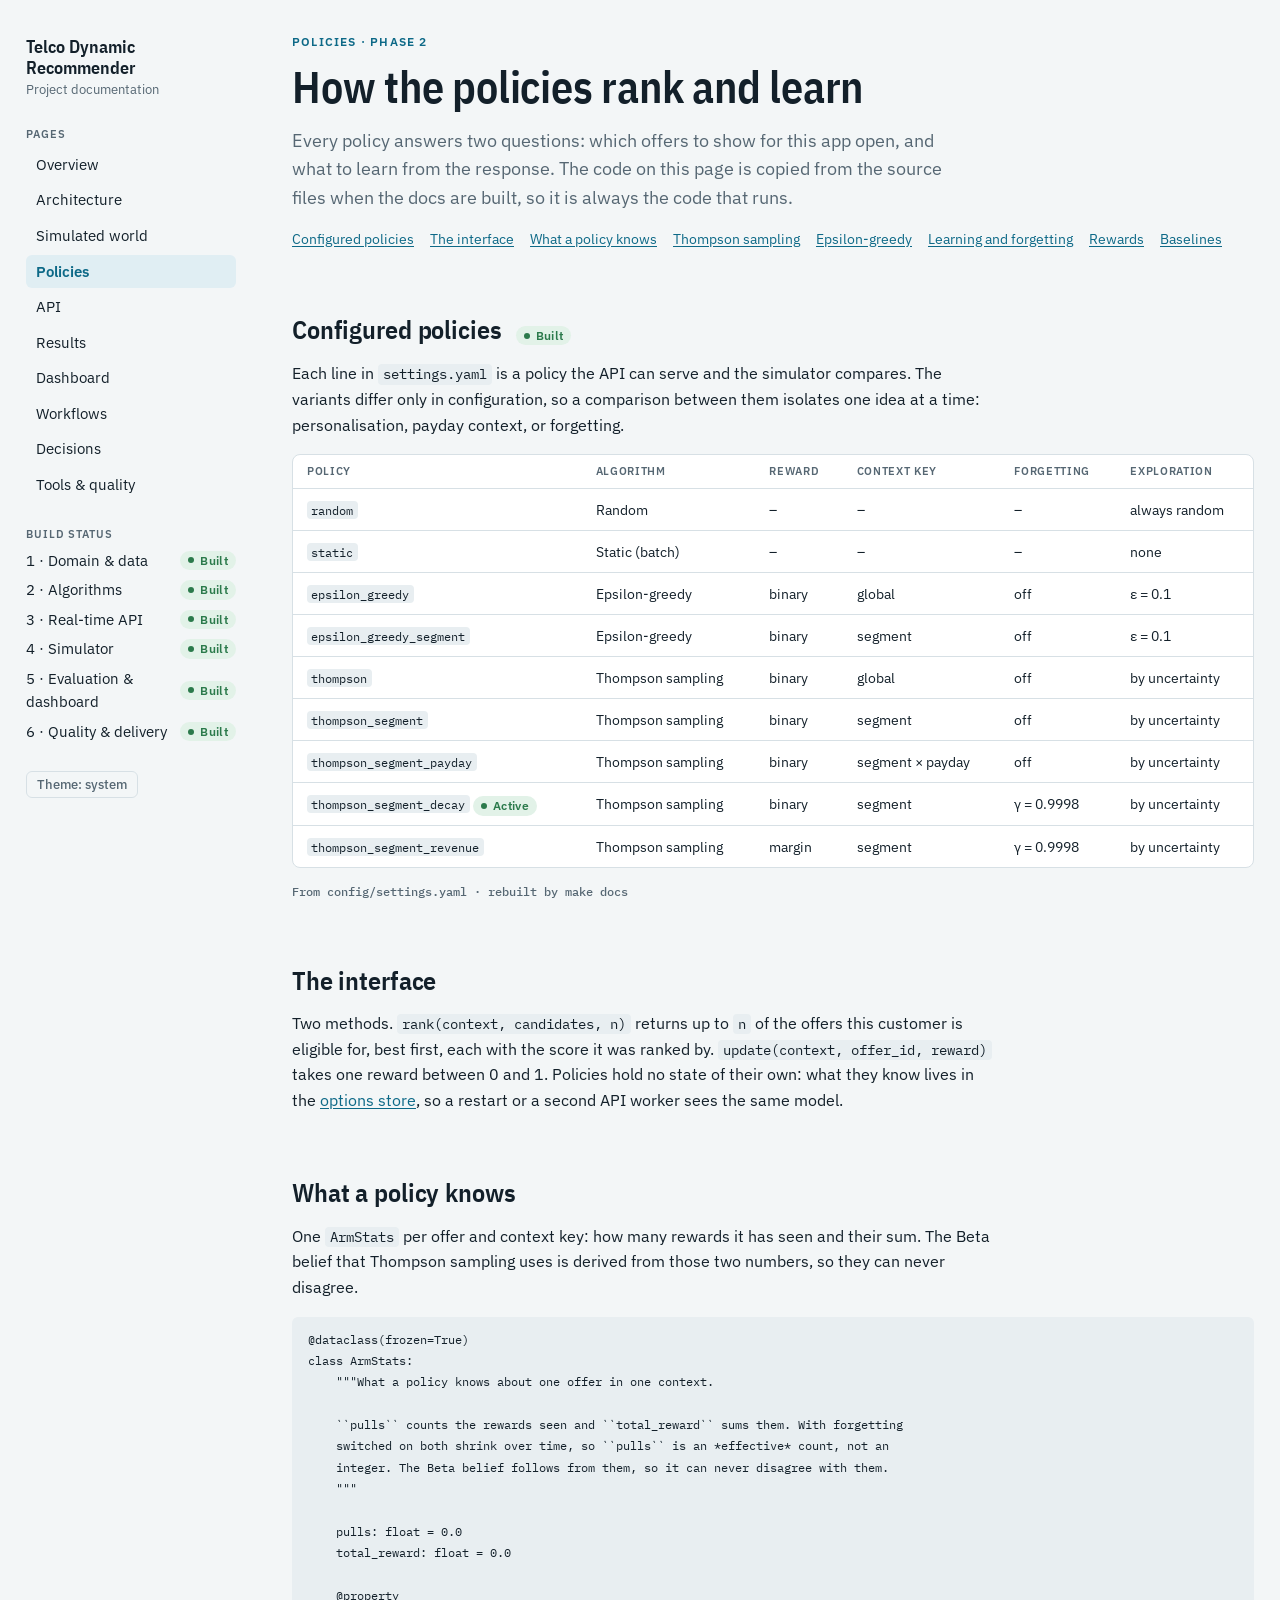
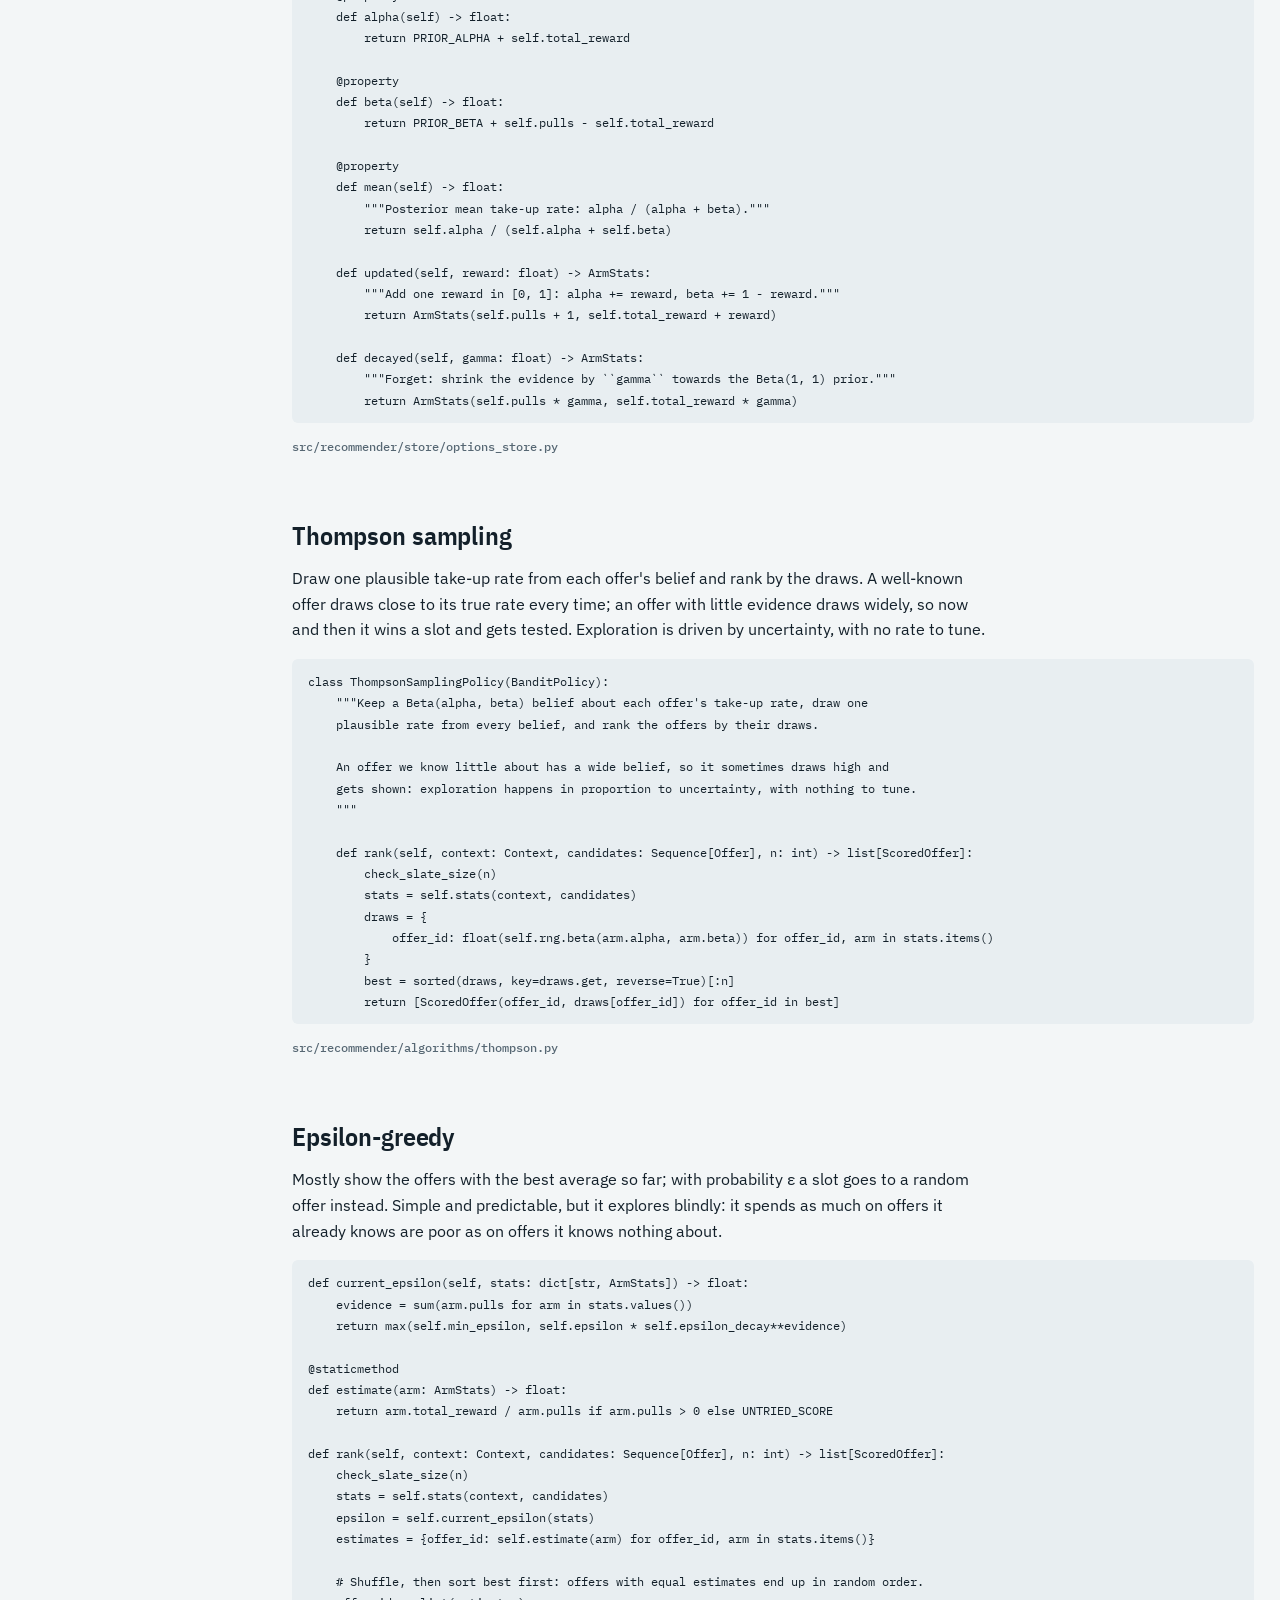
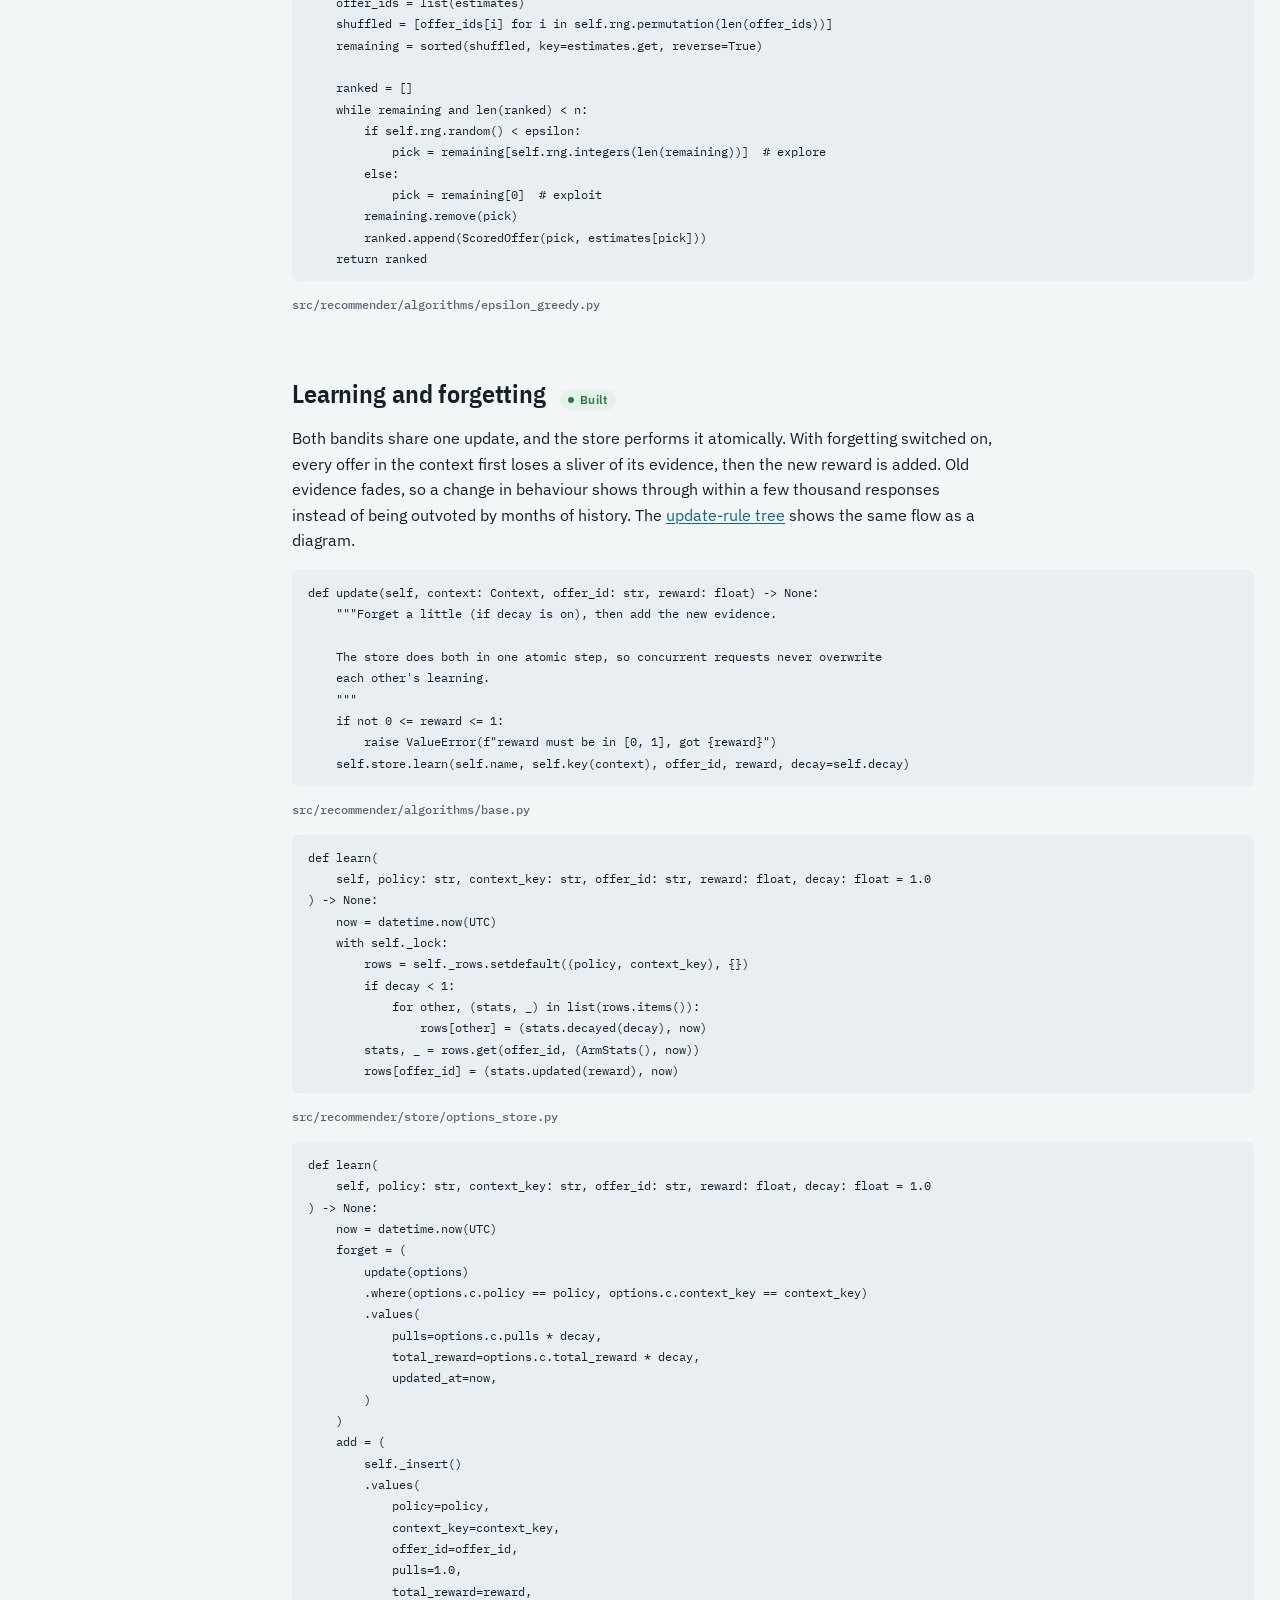
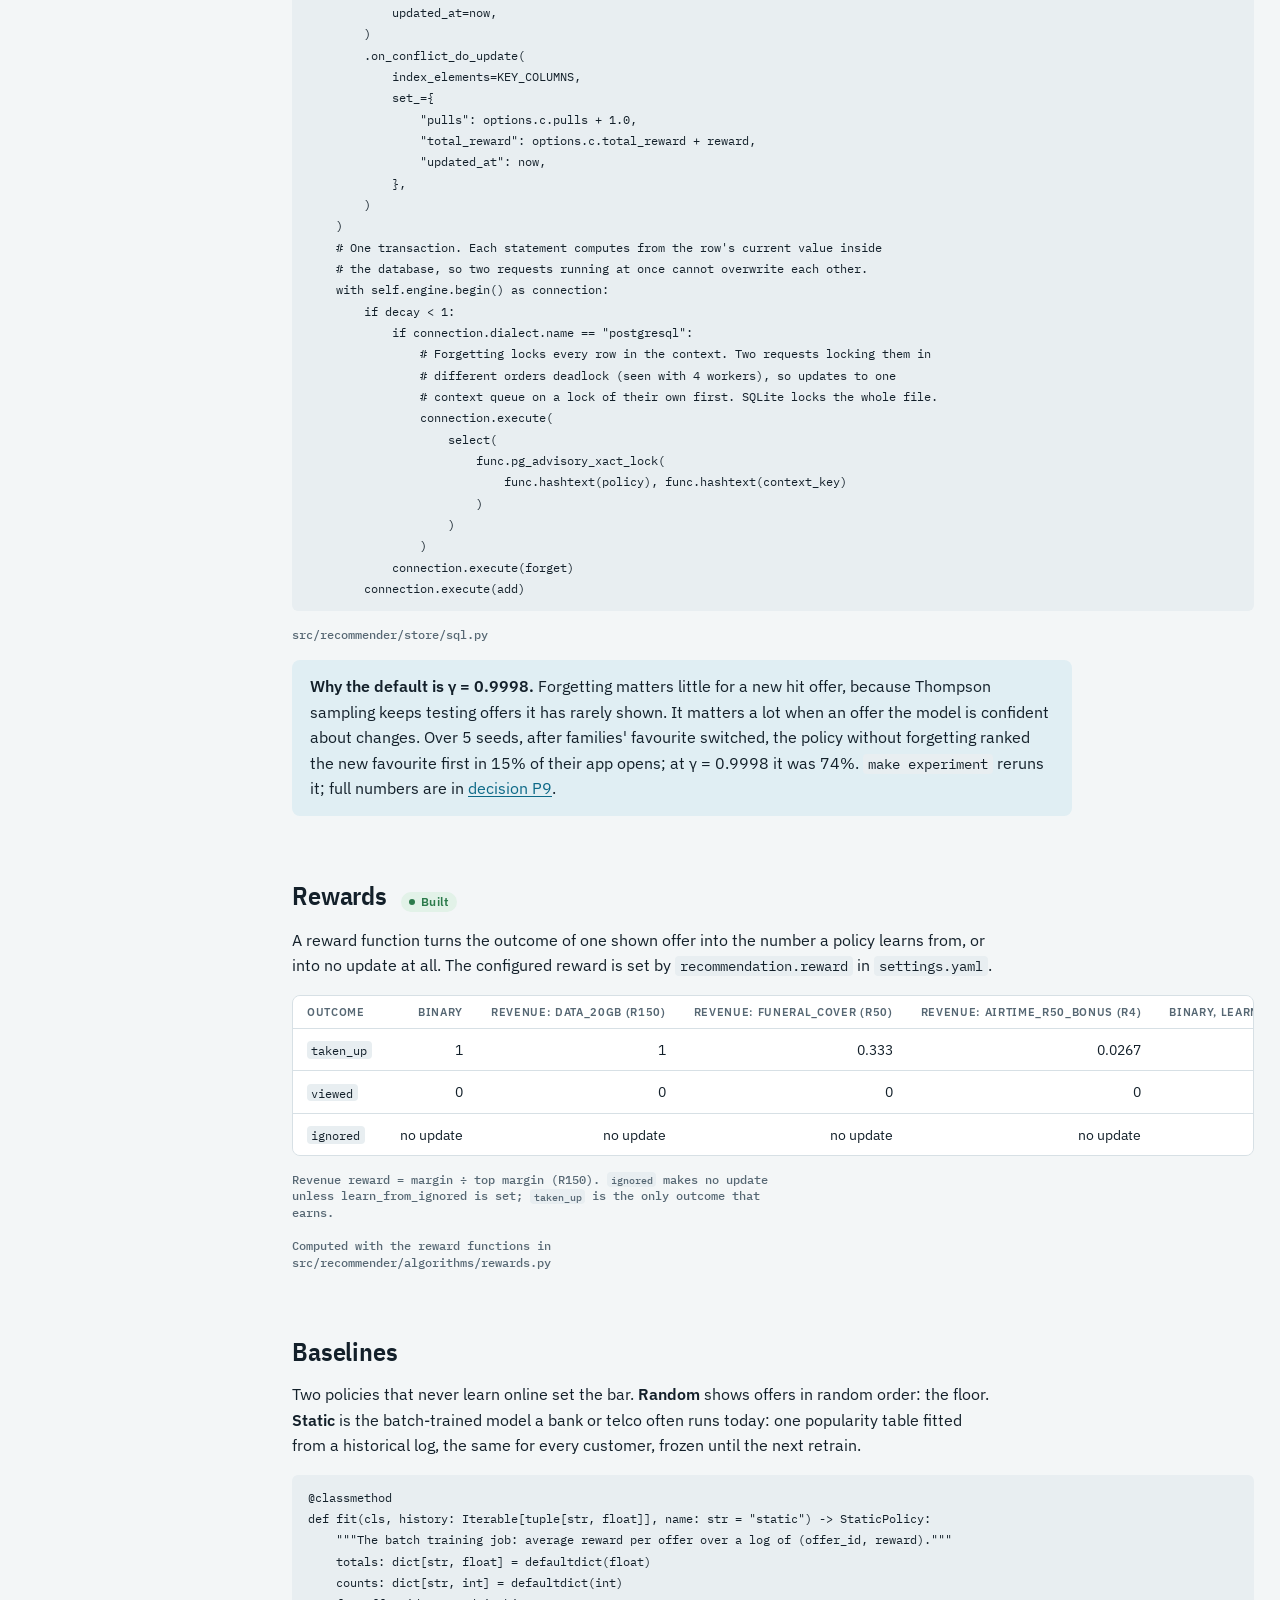
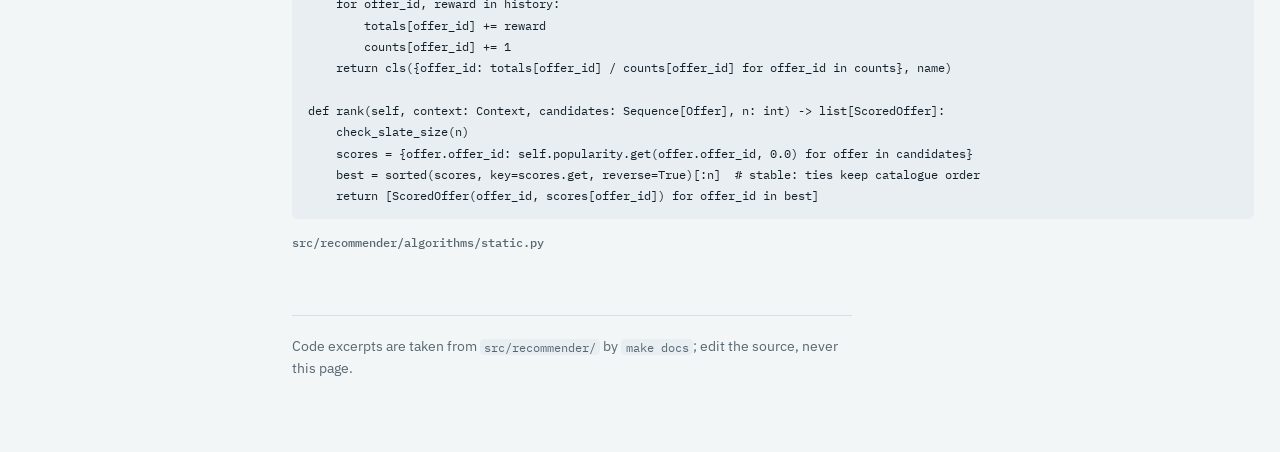
==== commit 35678ab0: "docs: Phase 6 built Co-Authored-By: Claude Opus 5.5 <noreply@anthropic.com>" ====
--- a/docs/algorithms.html
+++ b/docs/algorithms.html
@@ -37,7 +37,7 @@
 <li><span>3 · Real-time API</span><span class="chip built">Built</span></li>
 <li><span>4 · Simulator</span><span class="chip built">Built</span></li>
 <li><span>5 · Evaluation &amp; dashboard</span><span class="chip built">Built</span></li>
-<li><span>6 · Quality &amp; delivery</span><span class="chip planned">Planned</span></li>
+<li><span>6 · Quality &amp; delivery</span><span class="chip built">Built</span></li>
 </ul></div>
 <button class="theme-toggle" type="button">Theme: system</button>
 <!-- END generated:sidenav -->
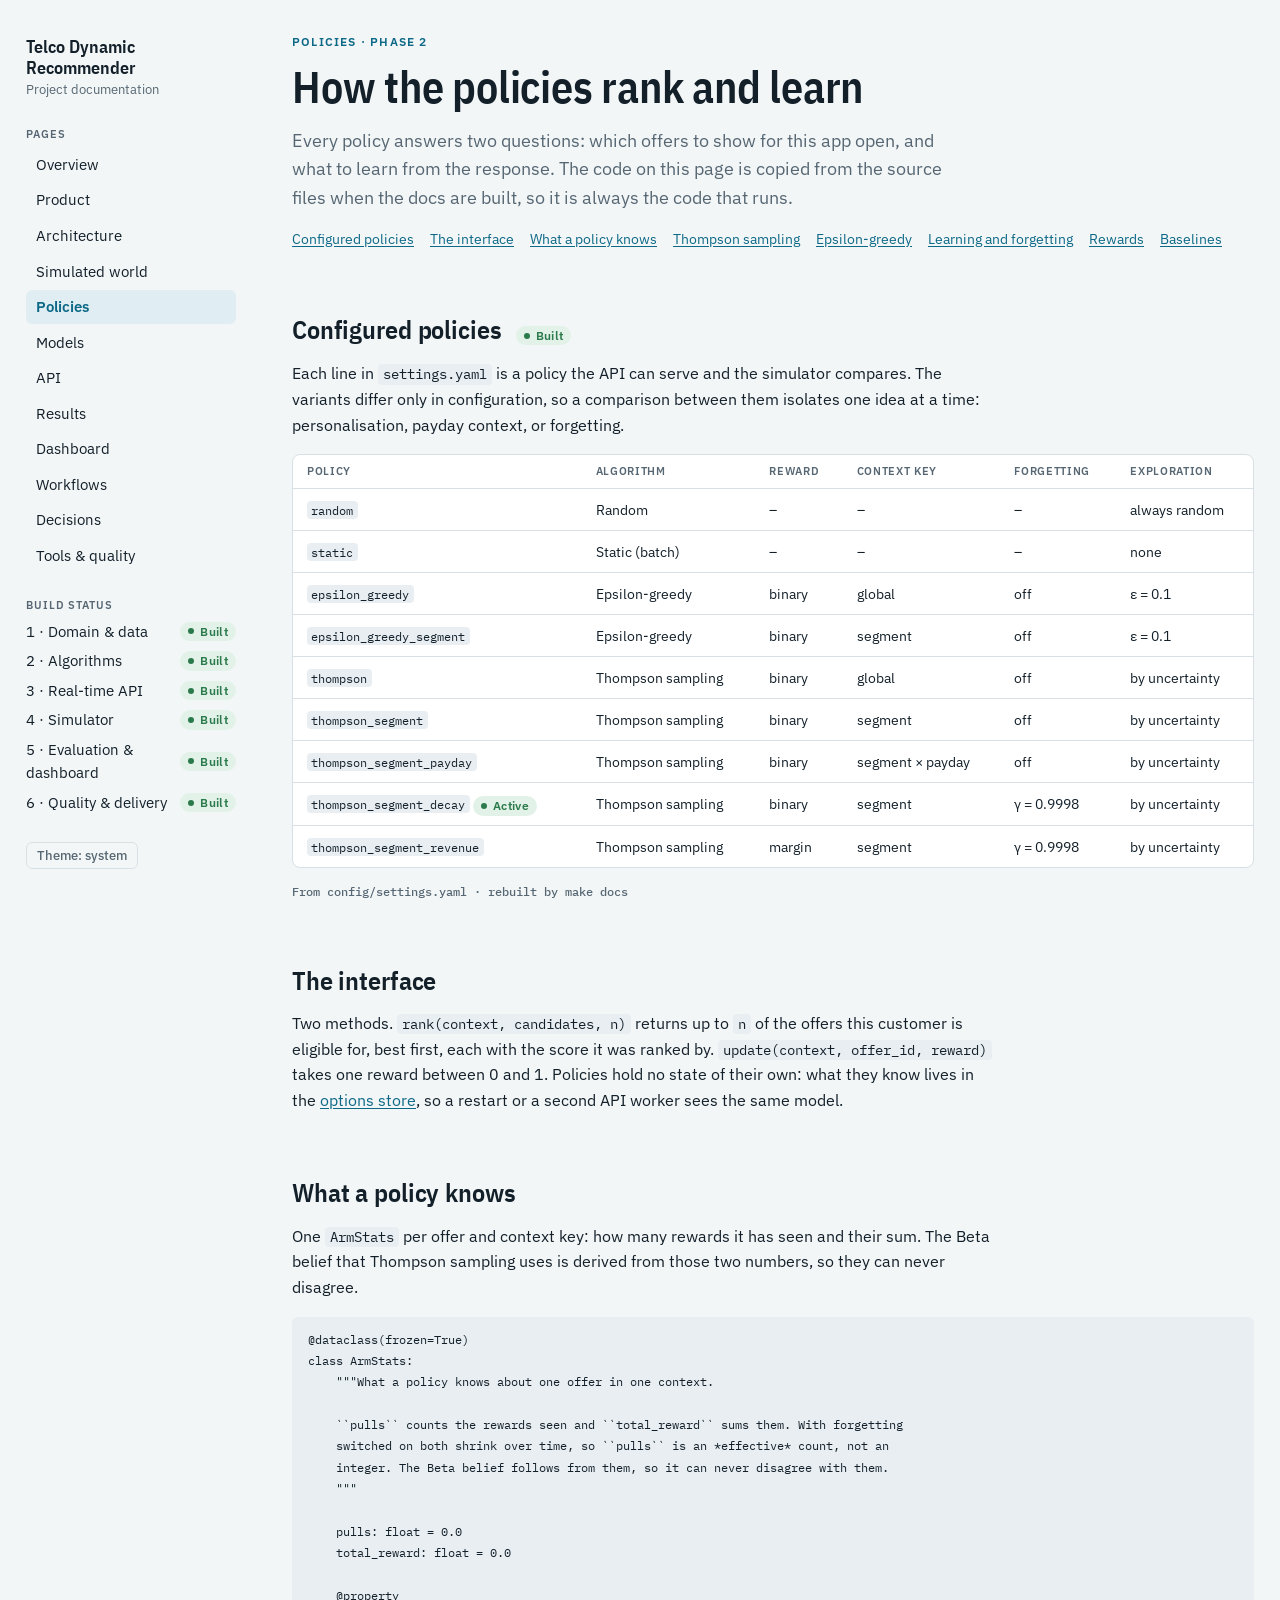
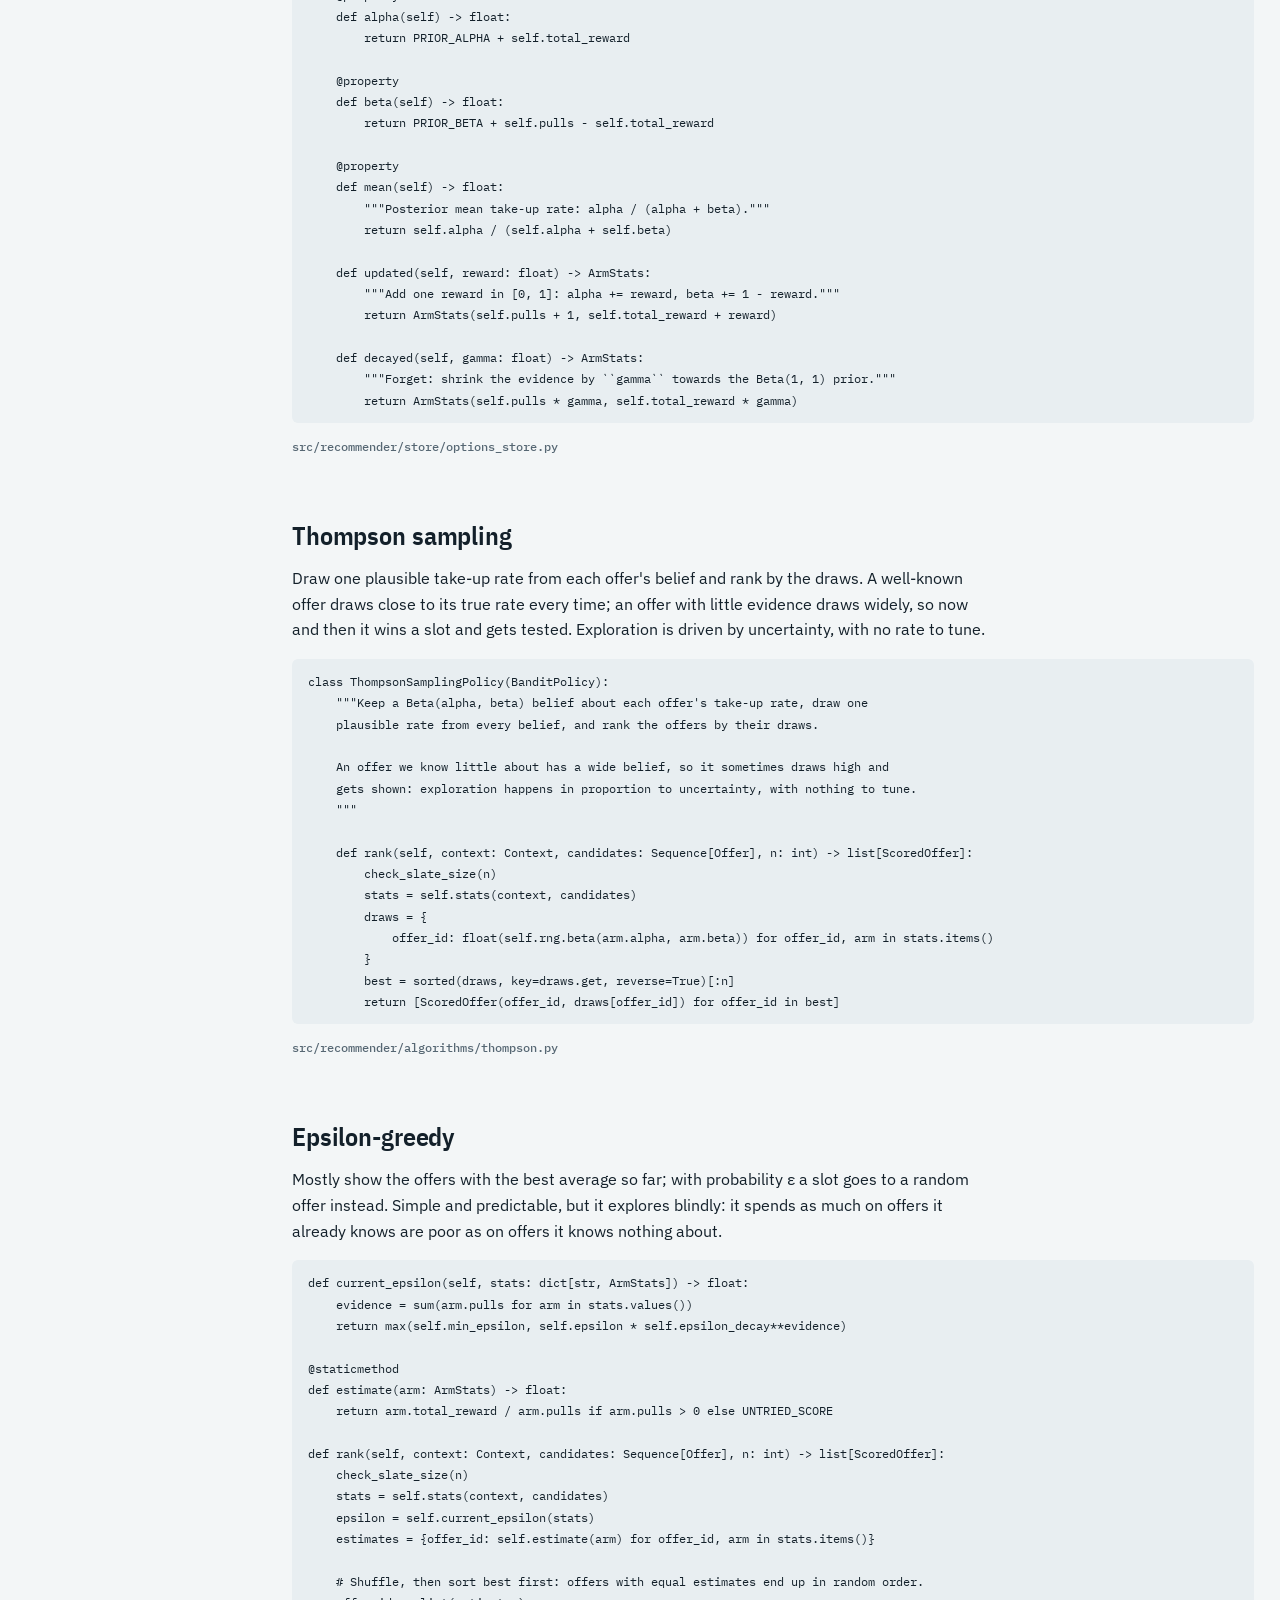
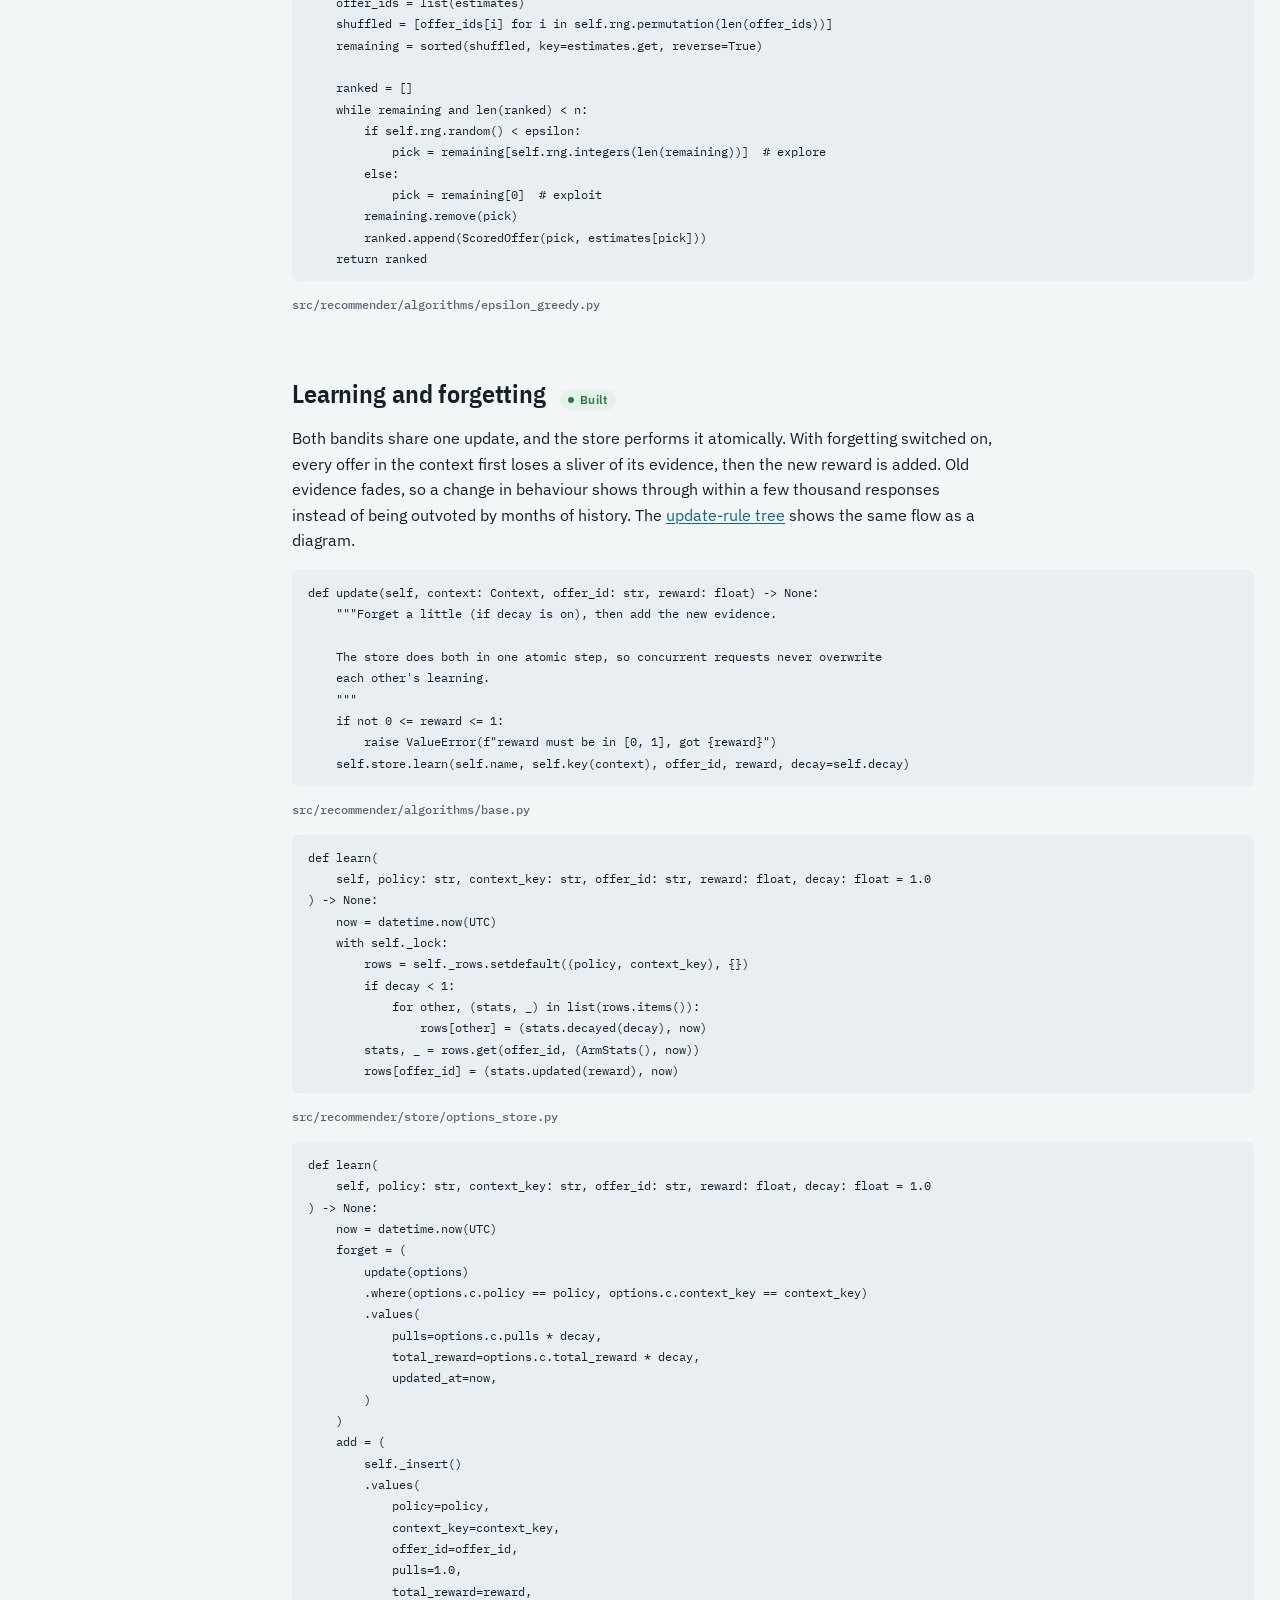
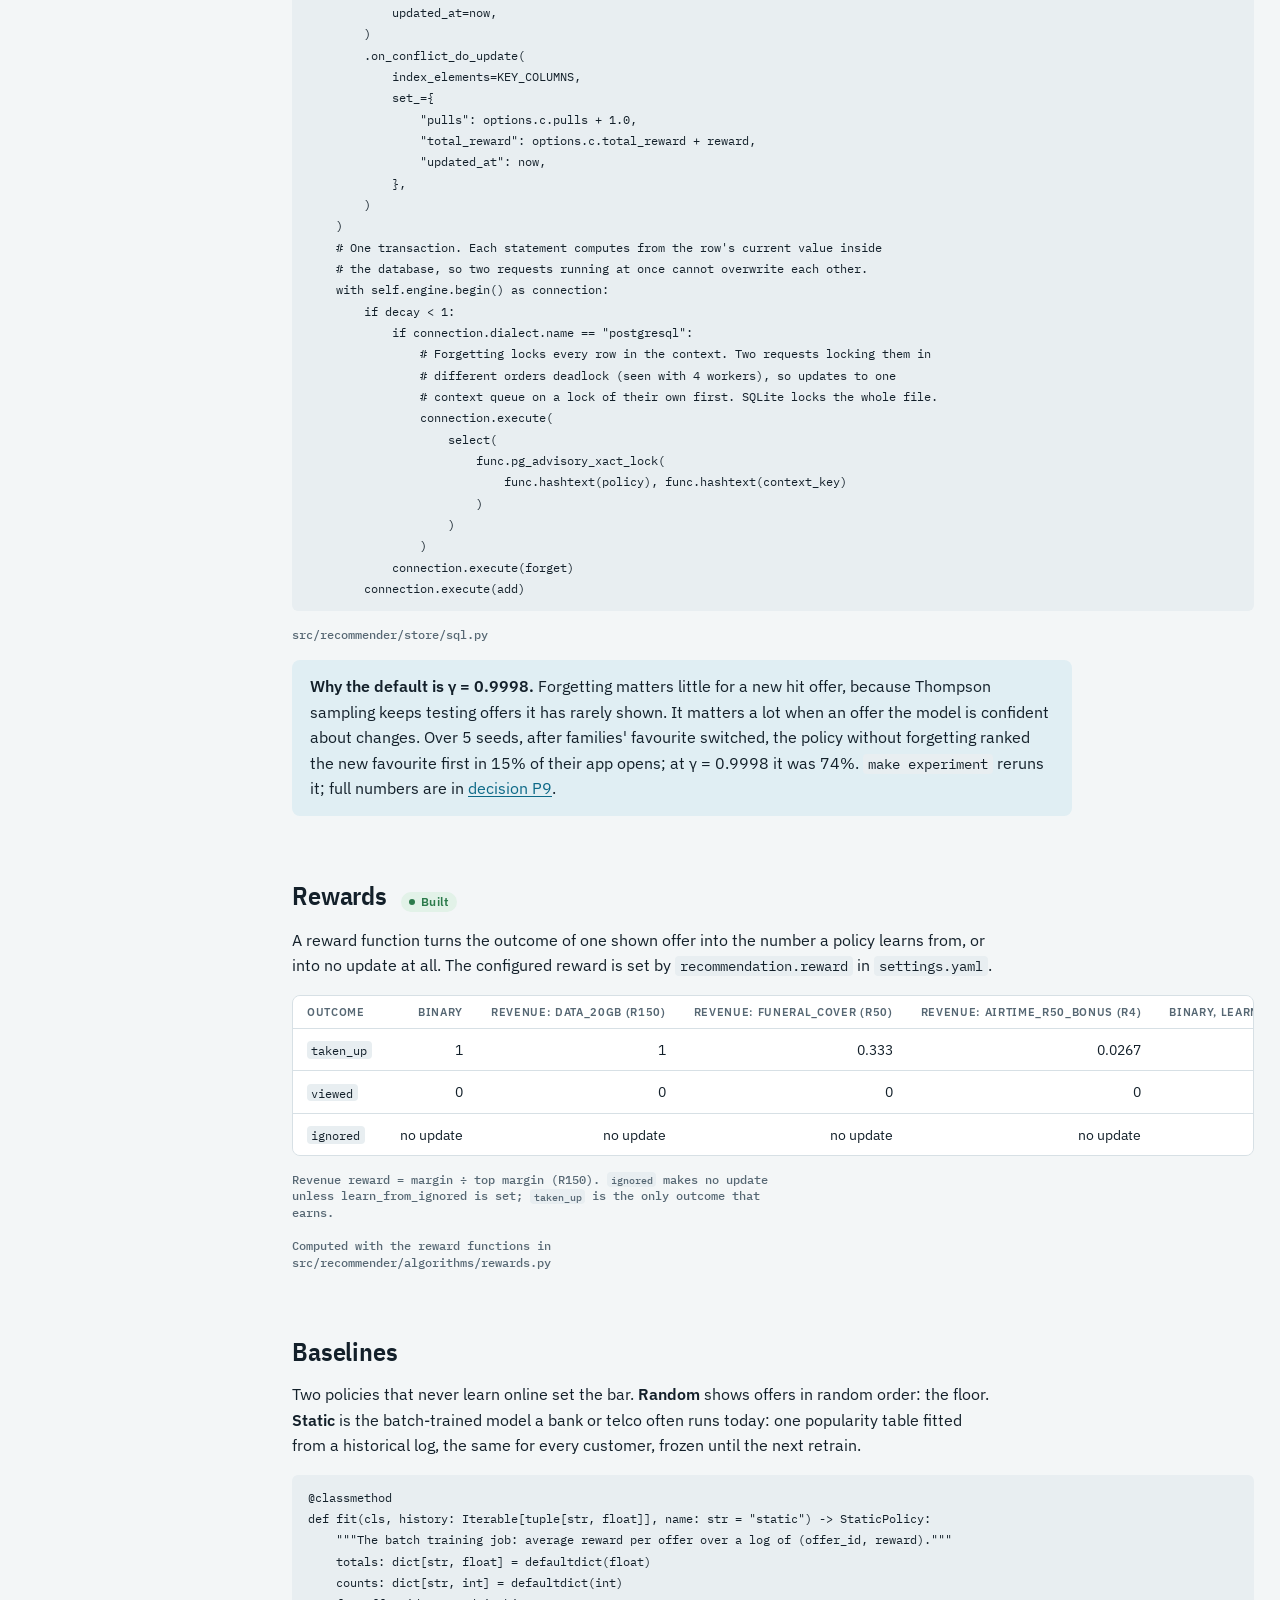
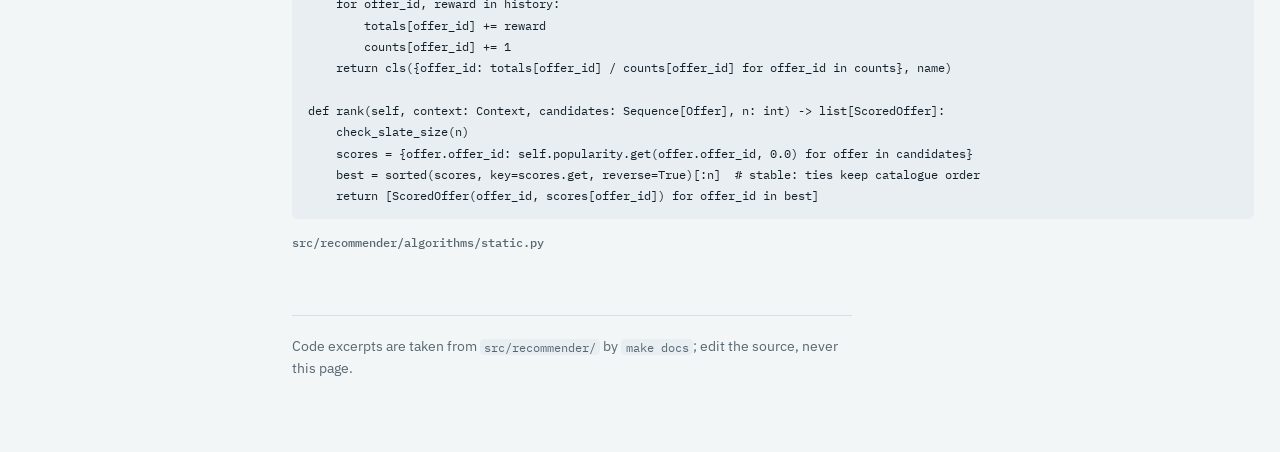
==== commit 307d5ebd: "docs: Product and Models pages, app map and page-by-page guide Product: the recommender decomposed i" ====
--- a/docs/algorithms.html
+++ b/docs/algorithms.html
@@ -20,9 +20,11 @@
 <div><p class="nav-label">Pages</p>
 <ul class="pages">
 <li><a href="index.html">Overview</a></li>
+<li><a href="product.html">Product</a></li>
 <li><a href="architecture.html">Architecture</a></li>
 <li><a href="simulation.html">Simulated world</a></li>
 <li><a href="algorithms.html" aria-current=page>Policies</a></li>
+<li><a href="models.html">Models</a></li>
 <li><a href="api.html">API</a></li>
 <li><a href="results.html">Results</a></li>
 <li><a href="dashboard.html">Dashboard</a></li>
--- a/docs/assets/docs.css
+++ b/docs/assets/docs.css
@@ -430,3 +430,30 @@
 .results-table th, .results-table td { padding: 8px 10px; }
 img { max-width: 100%; height: auto; }
 .fig > img { display: block; width: 100%; border-radius: 8px 8px 0 0; border-bottom: 1px solid var(--line); }
+
+/* ---------- Mermaid diagrams ---------- */
+/* Until (or unless) the library renders it, a diagram shows its source as text. */
+pre.mermaid {
+  background: var(--surface);
+  margin: 0;
+  padding: 16px;
+  overflow-x: auto;
+  color: var(--muted);
+  font-size: 0.78rem;
+  line-height: 1.5;
+}
+pre.mermaid[data-processed="true"] { text-align: center; color: var(--ink); }
+pre.mermaid svg { max-width: 100%; height: auto; }
+
+/* ---------- model cards ---------- */
+.models { display: grid; gap: 14px; }
+.model { gap: 10px; }
+.model h3 { display: flex; flex-wrap: wrap; align-items: baseline; gap: 6px 12px; }
+.model h3 code { font-size: 0.8em; }
+.model dl { display: grid; grid-template-columns: 8.5em minmax(0, 1fr); gap: 6px 16px; margin: 0; }
+.model dt { font-weight: 600; font-size: 0.86rem; color: var(--ink); }
+.model dd { margin: 0; font-size: 0.92rem; color: var(--muted); min-width: 0; }
+@media (max-width: 640px) {
+  .model dl { grid-template-columns: 1fr; gap: 2px; }
+  .model dd { margin-bottom: 8px; }
+}
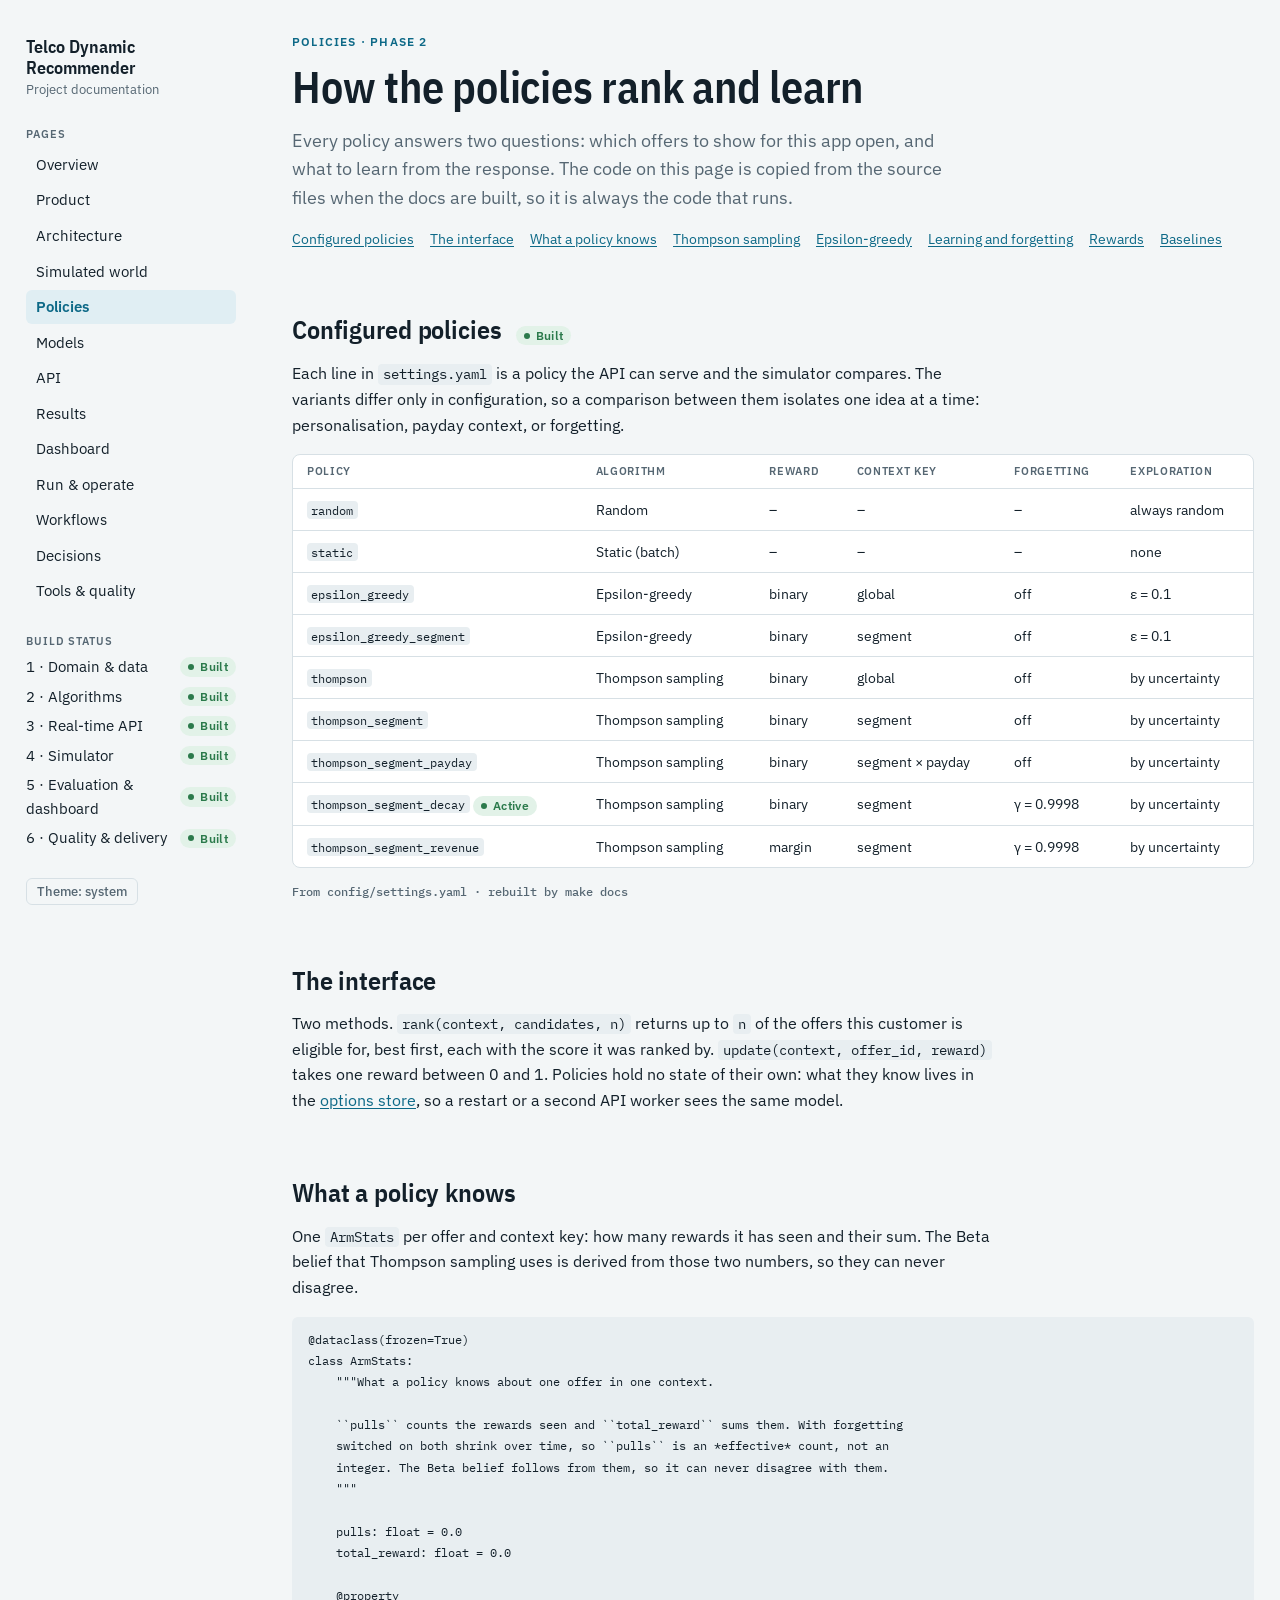
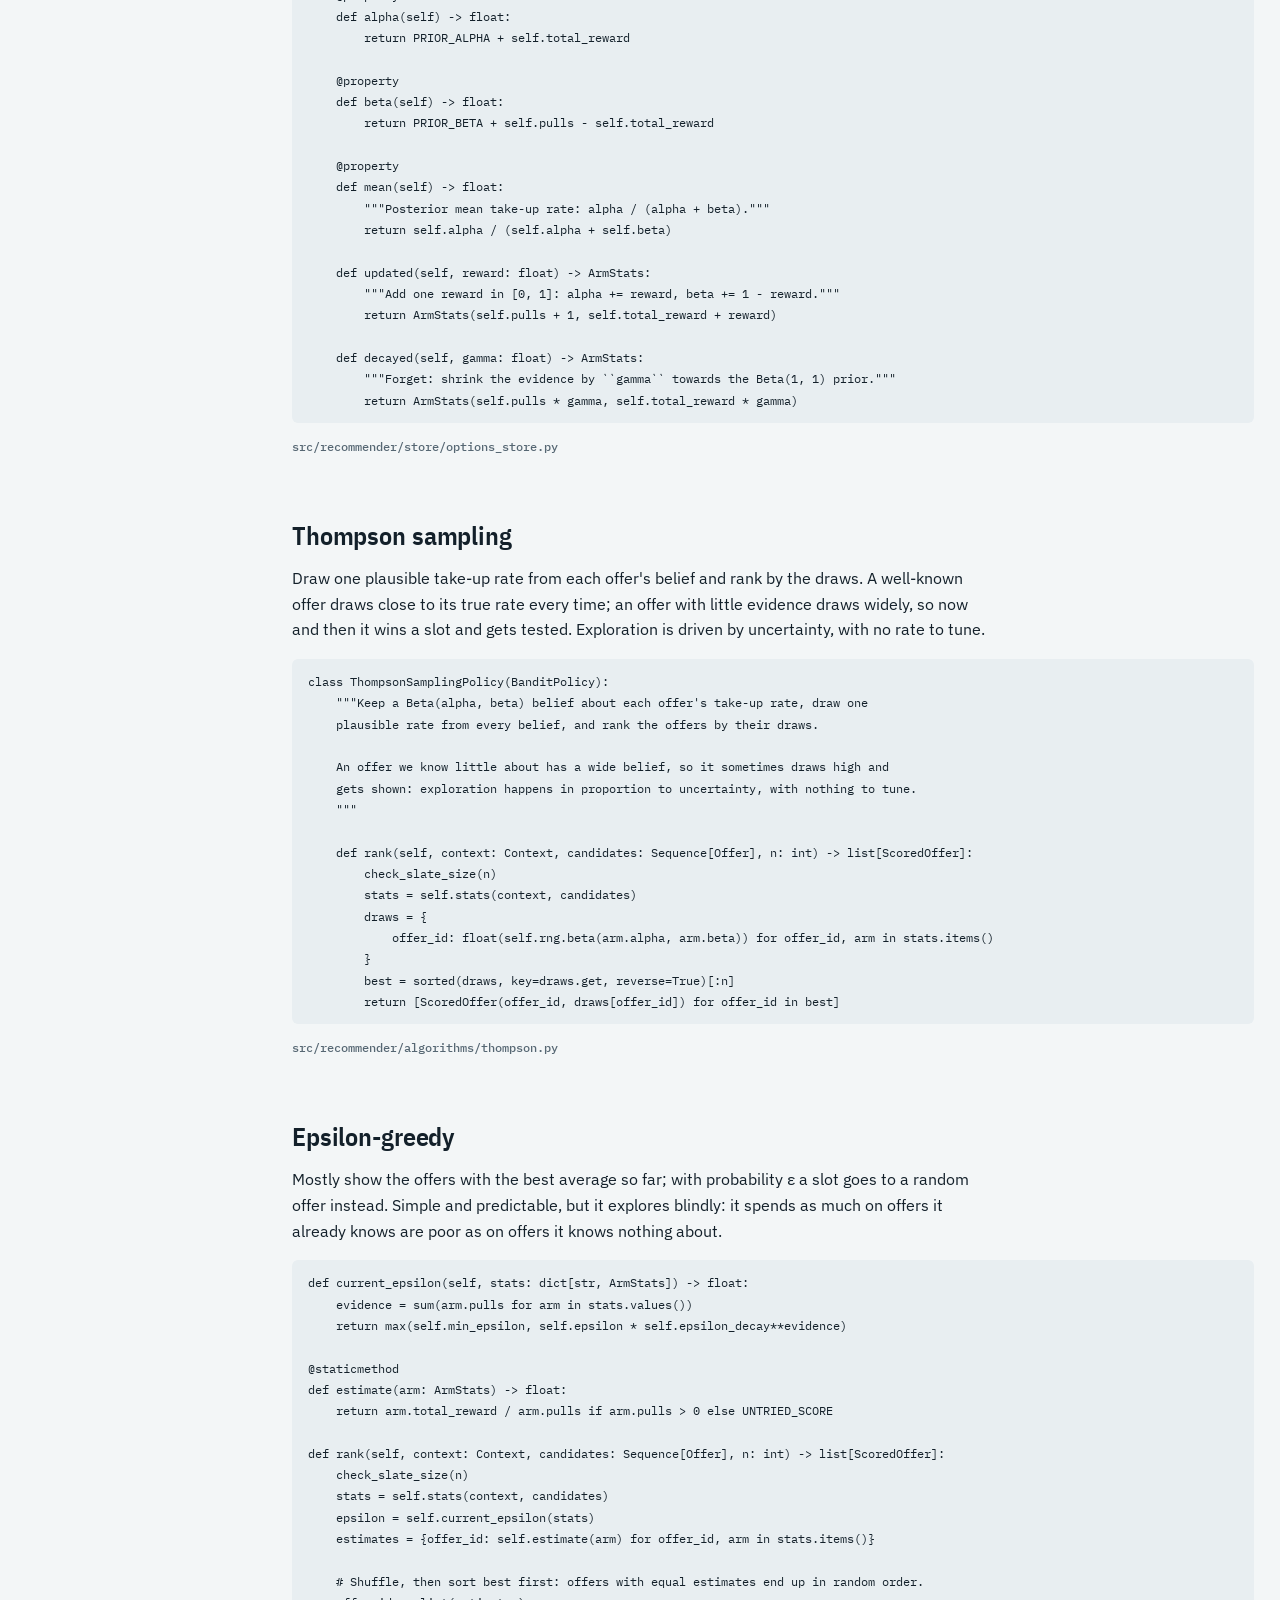
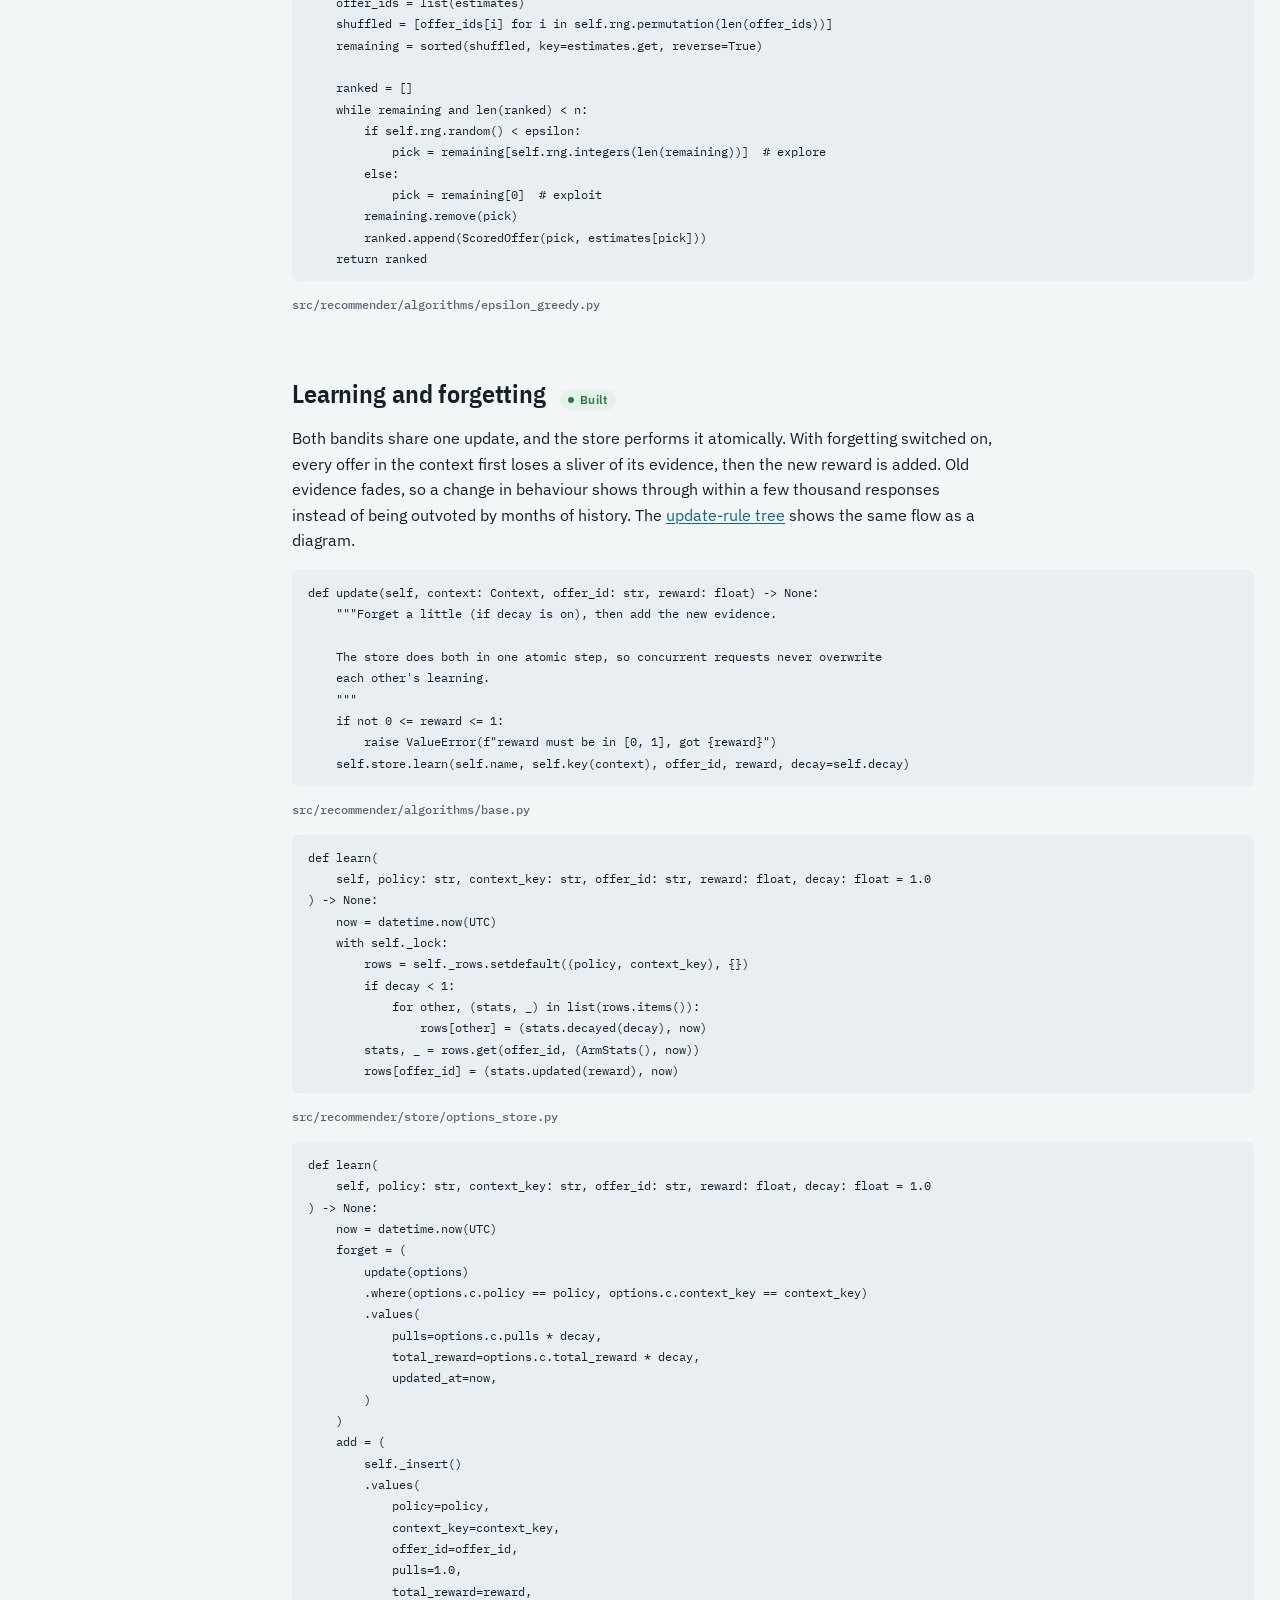
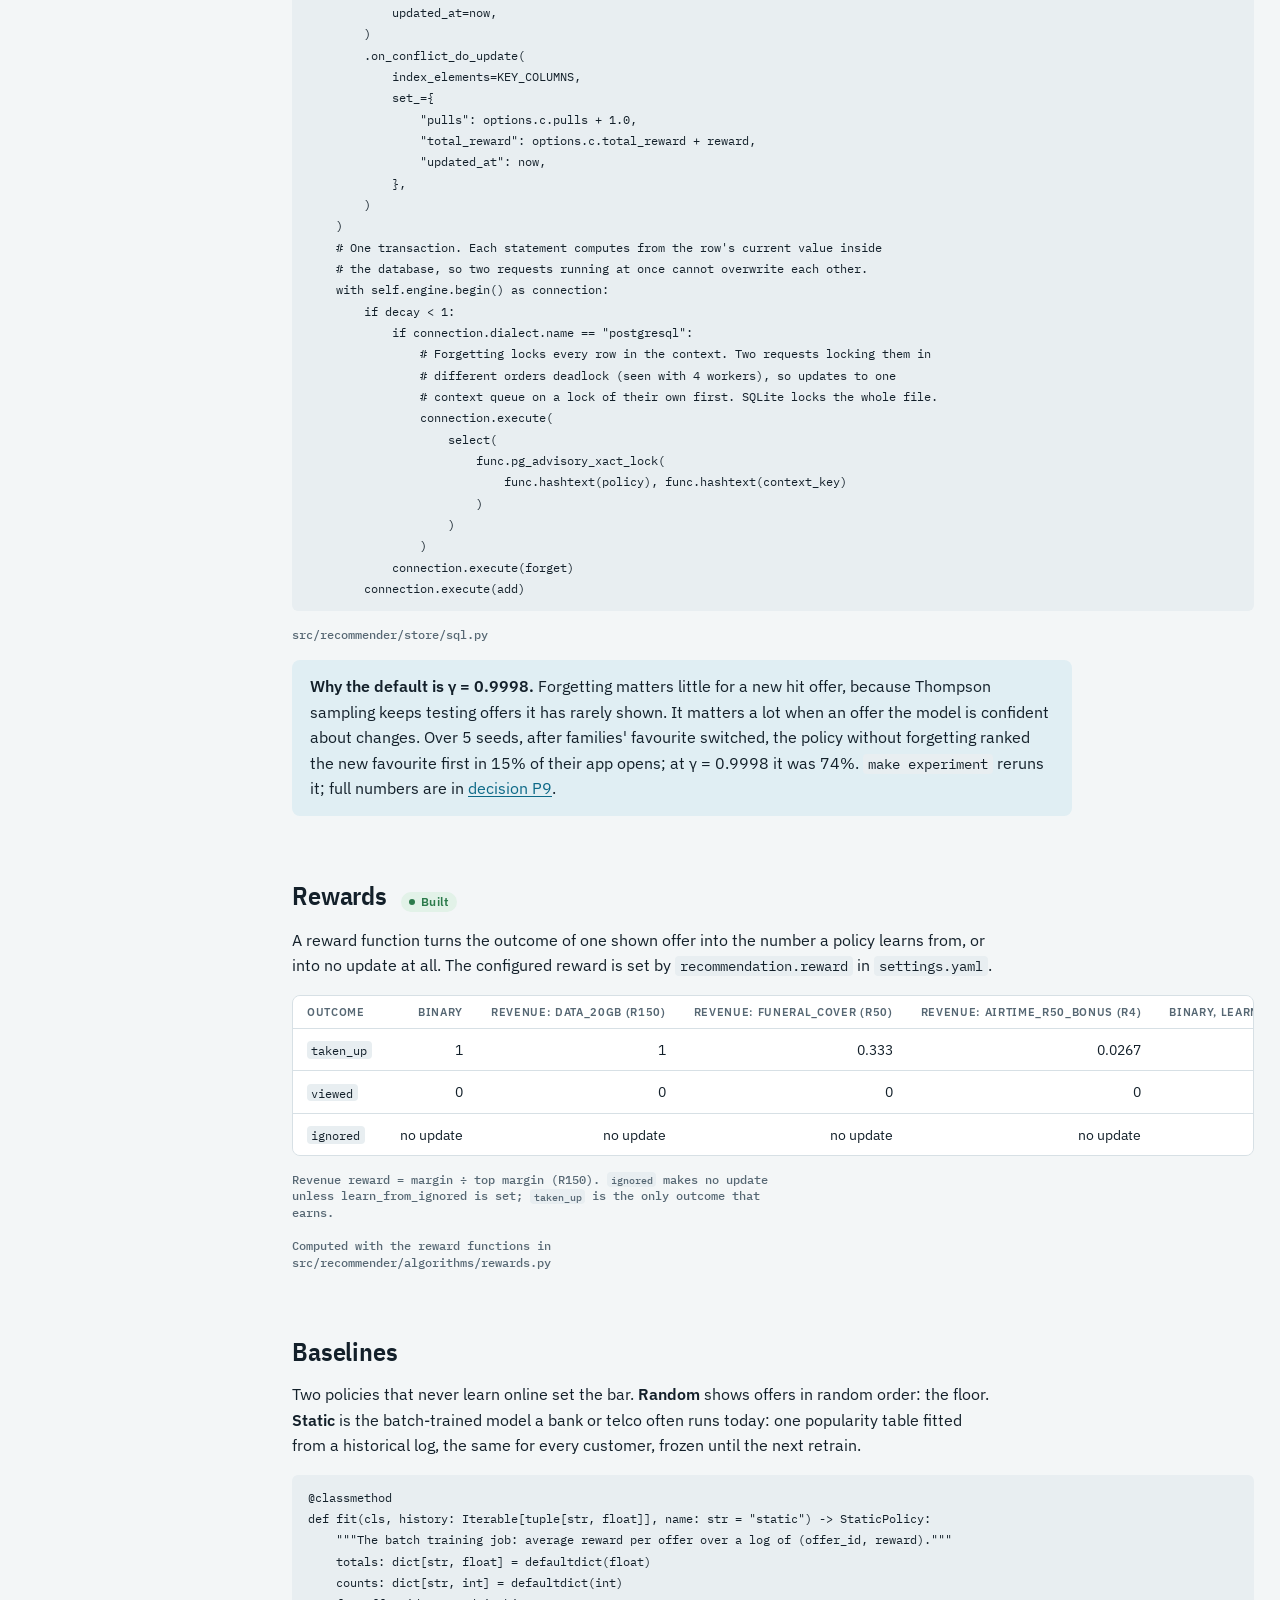
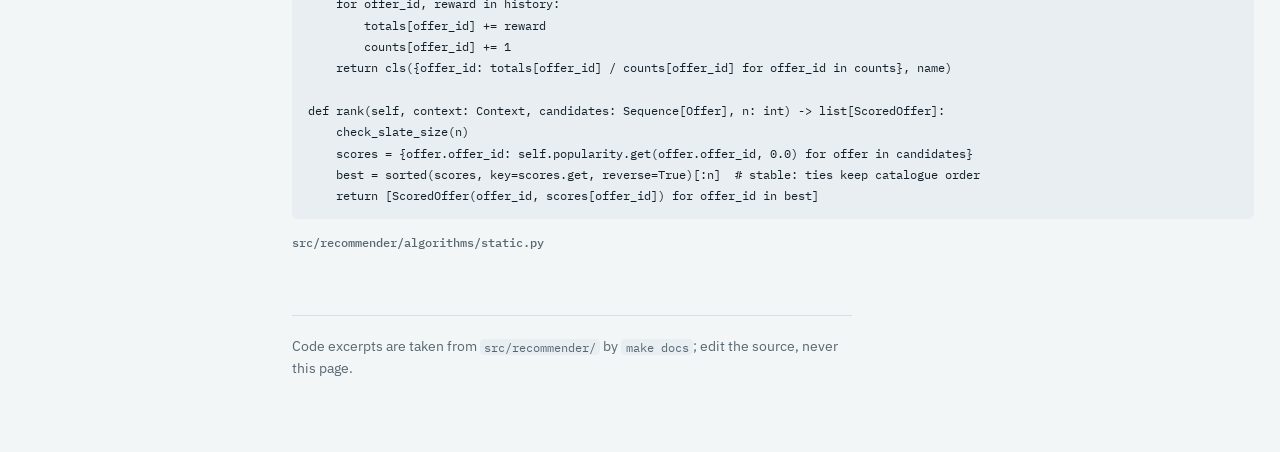
==== commit 1c22b2a3: "docs: Run & operate page, API keys, corrected Docker latency, no stale claims Run & operate (Phase 6" ====
--- a/docs/algorithms.html
+++ b/docs/algorithms.html
@@ -28,6 +28,7 @@
 <li><a href="api.html">API</a></li>
 <li><a href="results.html">Results</a></li>
 <li><a href="dashboard.html">Dashboard</a></li>
+<li><a href="operations.html">Run &amp; operate</a></li>
 <li><a href="workflows.html">Workflows</a></li>
 <li><a href="decisions.html">Decisions</a></li>
 <li><a href="stack.html">Tools &amp; quality</a></li>
--- a/docs/assets/docs.css
+++ b/docs/assets/docs.css
@@ -89,6 +89,7 @@
 p, ul, ol, dl, figure, pre, h1, h2, h3 { margin: 0; }
 p, li { max-width: 70ch; }
 ul, ol { padding-left: 1.25em; display: grid; gap: 4px; }
+li { min-width: 0; } /* a code block inside scrolls instead of widening the page */
 a { color: var(--accent); text-underline-offset: 2px; }
 a:focus-visible, button:focus-visible, td:focus-visible { outline: 2px solid var(--accent); outline-offset: 2px; }
 strong { font-weight: 600; }
